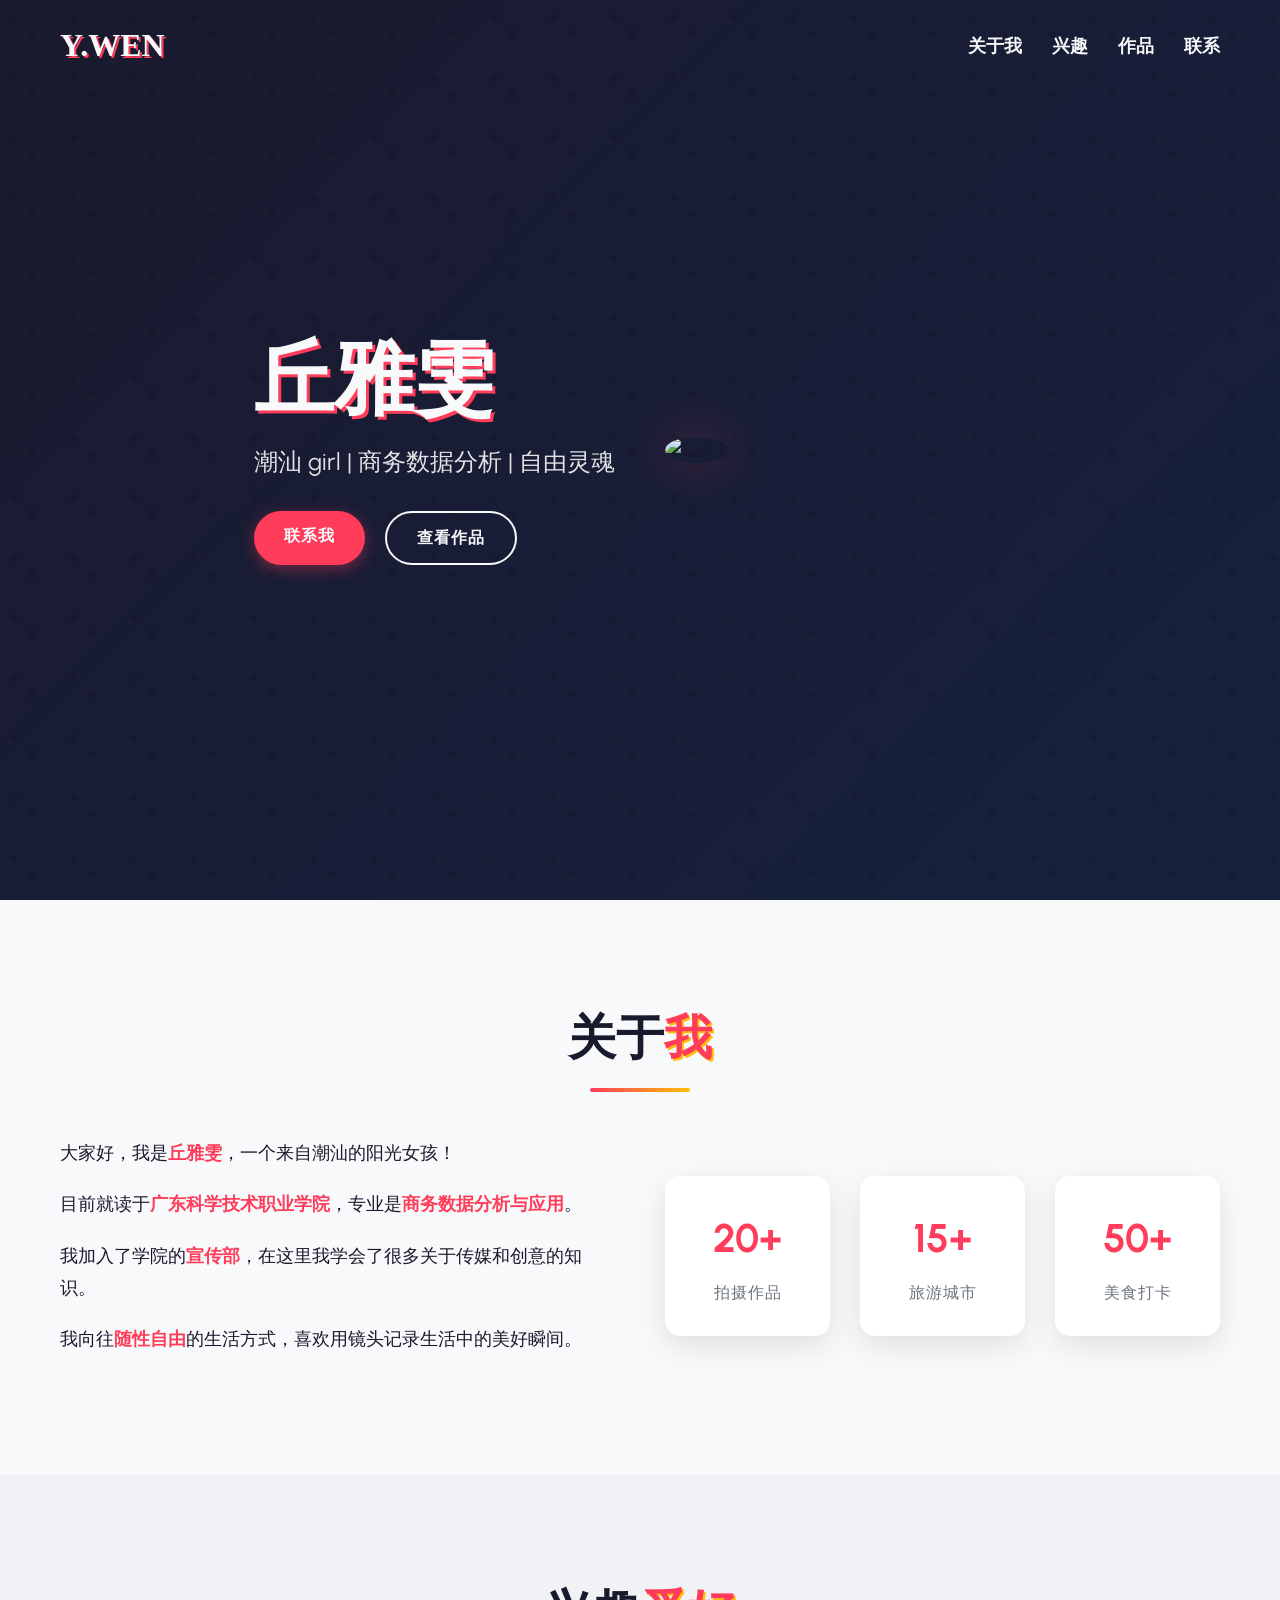
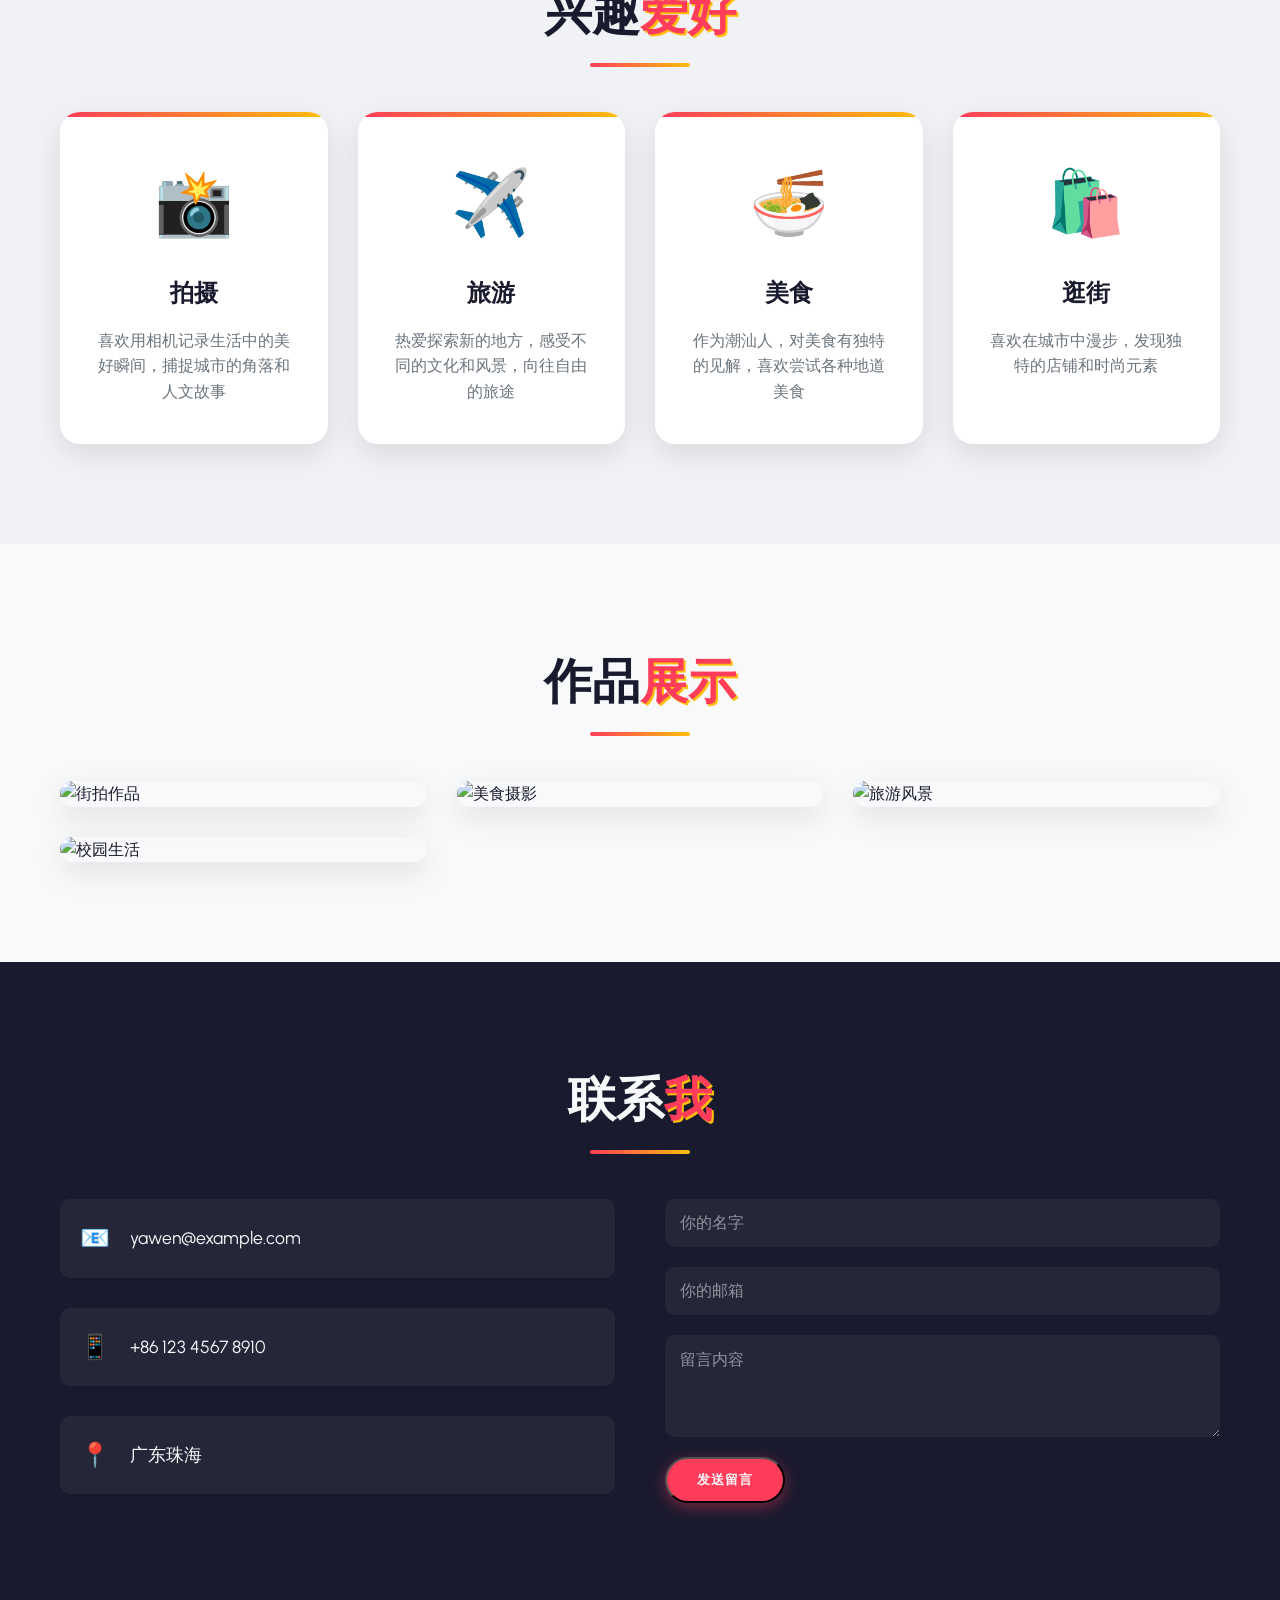
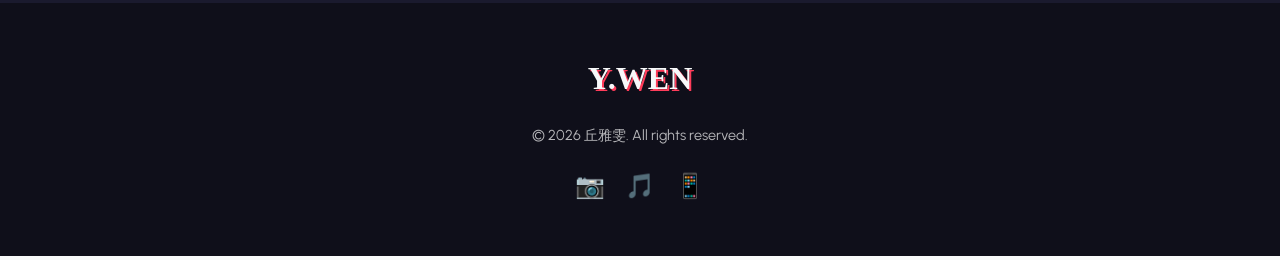
==== index.html @ eed42bc7 "Initial commit: Add personal hip-hop style website" ====
<!DOCTYPE html>
<html lang="zh-CN">
<head>
    <meta charset="UTF-8">
    <meta name="viewport" content="width=device-width, initial-scale=1.0">
    <title>丘雅雯 | 个人主页</title>
    <link rel="stylesheet" href="style.css">
    <link href="https://fonts.googleapis.com/css2?family=Permanent+Marker&family=Urbanist:wght@300;400;600;700&display=swap" rel="stylesheet">
</head>
<body>
    <!-- 导航栏 -->
    <nav class="navbar">
        <div class="container">
            <div class="logo">Y.WEN</div>
            <ul class="nav-links">
                <li><a href="#about">关于我</a></li>
                <li><a href="#hobbies">兴趣</a></li>
                <li><a href="#gallery">作品</a></li>
                <li><a href="#contact">联系</a></li>
            </ul>
        </div>
    </nav>

    <!-- 英雄区域 -->
    <section class="hero">
        <div class="container">
            <div class="hero-content">
                <h1>丘<span class="highlight">雅雯</span></h1>
                <p class="subtitle">潮汕 girl | 商务数据分析 | 自由灵魂</p>
                <div class="hero-buttons">
                    <a href="#contact" class="btn primary">联系我</a>
                    <a href="#gallery" class="btn secondary">查看作品</a>
                </div>
            </div>
            <div class="hero-image">
                <img src="https://trae-api-cn.mchost.guru/api/ide/v1/text_to_image?prompt=young%20chinese%20girl%20hip%20hop%20style%20portrait%20confident%20pose&image_size=square_hd" alt="丘雅雯">
            </div>
        </div>
    </section>

    <!-- 关于我 -->
    <section id="about" class="about">
        <div class="container">
            <h2 class="section-title">关于<span class="highlight">我</span></h2>
            <div class="about-content">
                <div class="about-text">
                    <p>大家好，我是<span class="name">丘雅雯</span>，一个来自潮汕的阳光女孩！</p>
                    <p>目前就读于<span class="school">广东科学技术职业学院</span>，专业是<span class="major">商务数据分析与应用</span>。</p>
                    <p>我加入了学院的<span class="club">宣传部</span>，在这里我学会了很多关于传媒和创意的知识。</p>
                    <p>我向往<span class="dream">随性自由</span>的生活方式，喜欢用镜头记录生活中的美好瞬间。</p>
                </div>
                <div class="about-stats">
                    <div class="stat-item">
                        <span class="stat-number">20+</span>
                        <span class="stat-label">拍摄作品</span>
                    </div>
                    <div class="stat-item">
                        <span class="stat-number">15+</span>
                        <span class="stat-label">旅游城市</span>
                    </div>
                    <div class="stat-item">
                        <span class="stat-number">50+</span>
                        <span class="stat-label">美食打卡</span>
                    </div>
                </div>
            </div>
        </div>
    </section>

    <!-- 兴趣爱好 -->
    <section id="hobbies" class="hobbies">
        <div class="container">
            <h2 class="section-title">兴趣<span class="highlight">爱好</span></h2>
            <div class="hobbies-grid">
                <div class="hobby-card">
                    <div class="hobby-icon">📸</div>
                    <h3>拍摄</h3>
                    <p>喜欢用相机记录生活中的美好瞬间，捕捉城市的角落和人文故事</p>
                </div>
                <div class="hobby-card">
                    <div class="hobby-icon">✈️</div>
                    <h3>旅游</h3>
                    <p>热爱探索新的地方，感受不同的文化和风景，向往自由的旅途</p>
                </div>
                <div class="hobby-card">
                    <div class="hobby-icon">🍜</div>
                    <h3>美食</h3>
                    <p>作为潮汕人，对美食有独特的见解，喜欢尝试各种地道美食</p>
                </div>
                <div class="hobby-card">
                    <div class="hobby-icon">🛍️</div>
                    <h3>逛街</h3>
                    <p>喜欢在城市中漫步，发现独特的店铺和时尚元素</p>
                </div>
            </div>
        </div>
    </section>

    <!-- 作品展示 -->
    <section id="gallery" class="gallery">
        <div class="container">
            <h2 class="section-title">作品<span class="highlight">展示</span></h2>
            <div class="gallery-grid">
                <div class="gallery-item">
                    <img src="https://trae-api-cn.mchost.guru/api/ide/v1/text_to_image?prompt=urban%20street%20photography%20hip%20hop%20style&image_size=landscape_16_9" alt="街拍作品">
                    <div class="gallery-overlay">
                        <h4>城市街拍</h4>
                        <p>记录城市的律动</p>
                    </div>
                </div>
                <div class="gallery-item">
                    <img src="https://trae-api-cn.mchost.guru/api/ide/v1/text_to_image?prompt=food%20photography%20chinese%20cuisine&image_size=landscape_16_9" alt="美食摄影">
                    <div class="gallery-overlay">
                        <h4>美食记录</h4>
                        <p>舌尖上的潮汕</p>
                    </div>
                </div>
                <div class="gallery-item">
                    <img src="https://trae-api-cn.mchost.guru/api/ide/v1/text_to_image?prompt=travel%20landscape%20photography%20mountain%20view&image_size=landscape_16_9" alt="旅游风景">
                    <div class="gallery-overlay">
                        <h4>旅游风光</h4>
                        <p>旅途的美好回忆</p>
                    </div>
                </div>
                <div class="gallery-item">
                    <img src="https://trae-api-cn.mchost.guru/api/ide/v1/text_to_image?prompt=campus%20life%20college%20students&image_size=landscape_16_9" alt="校园生活">
                    <div class="gallery-overlay">
                        <h4>校园生活</h4>
                        <p>宣传部的日常</p>
                    </div>
                </div>
            </div>
        </div>
    </section>

    <!-- 联系我 -->
    <section id="contact" class="contact">
        <div class="container">
            <h2 class="section-title">联系<span class="highlight">我</span></h2>
            <div class="contact-content">
                <div class="contact-info">
                    <div class="contact-item">
                        <span class="contact-icon">📧</span>
                        <span class="contact-text">yawen@example.com</span>
                    </div>
                    <div class="contact-item">
                        <span class="contact-icon">📱</span>
                        <span class="contact-text">+86 123 4567 8910</span>
                    </div>
                    <div class="contact-item">
                        <span class="contact-icon">📍</span>
                        <span class="contact-text">广东珠海</span>
                    </div>
                </div>
                <div class="contact-form">
                    <form>
                        <input type="text" placeholder="你的名字" required>
                        <input type="email" placeholder="你的邮箱" required>
                        <textarea placeholder="留言内容" rows="4" required></textarea>
                        <button type="submit" class="btn primary">发送留言</button>
                    </form>
                </div>
            </div>
        </div>
    </section>

    <!-- 页脚 -->
    <footer class="footer">
        <div class="container">
            <div class="footer-content">
                <div class="footer-logo">Y.WEN</div>
                <p class="footer-text">© 2026 丘雅雯. All rights reserved.</p>
                <div class="footer-social">
                    <a href="#" class="social-link">📷</a>
                    <a href="#" class="social-link">🎵</a>
                    <a href="#" class="social-link">📱</a>
                </div>
            </div>
        </div>
    </footer>

    <script>
        // 平滑滚动
        document.querySelectorAll('a[href^="#"]').forEach(anchor => {
            anchor.addEventListener('click', function (e) {
                e.preventDefault();
                document.querySelector(this.getAttribute('href')).scrollIntoView({
                    behavior: 'smooth'
                });
            });
        });

        // 导航栏滚动效果
        window.addEventListener('scroll', function() {
            const navbar = document.querySelector('.navbar');
            if (window.scrollY > 50) {
                navbar.classList.add('scrolled');
            } else {
                navbar.classList.remove('scrolled');
            }
        });
    </script>
</body>
</html>
---- style.css ----
/* 全局样式 */
* {
    margin: 0;
    padding: 0;
    box-sizing: border-box;
}

:root {
    --primary-color: #ff3c5a;
    --secondary-color: #3a86ff;
    --accent-color: #ffbe0b;
    --dark-color: #1a1a2e;
    --light-color: #f8f9fa;
    --gray-color: #6c757d;
}

body {
    font-family: 'Urbanist', sans-serif;
    line-height: 1.6;
    color: var(--dark-color);
    background-color: var(--light-color);
    overflow-x: hidden;
}

.container {
    max-width: 1200px;
    margin: 0 auto;
    padding: 0 20px;
}

/* 导航栏 */
.navbar {
    position: fixed;
    top: 0;
    left: 0;
    width: 100%;
    z-index: 1000;
    background-color: transparent;
    transition: all 0.3s ease;
    padding: 20px 0;
}

.navbar.scrolled {
    background-color: rgba(26, 26, 46, 0.95);
    padding: 10px 0;
    box-shadow: 0 2px 20px rgba(0, 0, 0, 0.1);
}

.navbar .container {
    display: flex;
    justify-content: space-between;
    align-items: center;
}

.logo {
    font-family: 'Permanent Marker', cursive;
    font-size: 2rem;
    font-weight: bold;
    color: var(--light-color);
    text-shadow: 2px 2px 0 var(--primary-color);
}

.nav-links {
    display: flex;
    list-style: none;
    gap: 30px;
}

.nav-links a {
    text-decoration: none;
    color: var(--light-color);
    font-weight: 600;
    font-size: 1.1rem;
    transition: all 0.3s ease;
    position: relative;
}

.nav-links a:hover {
    color: var(--accent-color);
    transform: translateY(-2px);
}

.nav-links a::after {
    content: '';
    position: absolute;
    bottom: -5px;
    left: 0;
    width: 0;
    height: 2px;
    background-color: var(--accent-color);
    transition: width 0.3s ease;
}

.nav-links a:hover::after {
    width: 100%;
}

/* 英雄区域 */
.hero {
    min-height: 100vh;
    background: linear-gradient(135deg, var(--dark-color) 0%, #16213e 100%);
    display: flex;
    align-items: center;
    padding: 100px 0;
    position: relative;
    overflow: hidden;
}

.hero::before {
    content: '';
    position: absolute;
    top: 0;
    left: 0;
    width: 100%;
    height: 100%;
    background: url('[data-uri]') repeat;
    opacity: 0.1;
}

.hero .container {
    display: grid;
    grid-template-columns: 1fr 1fr;
    gap: 50px;
    align-items: center;
    position: relative;
    z-index: 1;
}

.hero-content h1 {
    font-family: 'Permanent Marker', cursive;
    font-size: 5rem;
    line-height: 1.1;
    color: var(--light-color);
    margin-bottom: 20px;
    text-shadow: 3px 3px 0 var(--primary-color);
}

.hero-content .subtitle {
    font-size: 1.5rem;
    color: var(--light-color);
    margin-bottom: 30px;
    opacity: 0.9;
}

.hero-buttons {
    display: flex;
    gap: 20px;
}

.btn {
    display: inline-block;
    padding: 12px 30px;
    border-radius: 50px;
    font-weight: 700;
    text-decoration: none;
    transition: all 0.3s ease;
    text-transform: uppercase;
    letter-spacing: 1px;
    position: relative;
    overflow: hidden;
}

.btn::before {
    content: '';
    position: absolute;
    top: 0;
    left: -100%;
    width: 100%;
    height: 100%;
    background: linear-gradient(90deg, transparent, rgba(255,255,255,0.2), transparent);
    transition: left 0.5s ease;
}

.btn:hover::before {
    left: 100%;
}

.btn.primary {
    background-color: var(--primary-color);
    color: var(--light-color);
    box-shadow: 0 4px 15px rgba(255, 60, 90, 0.4);
}

.btn.primary:hover {
    transform: translateY(-3px);
    box-shadow: 0 6px 20px rgba(255, 60, 90, 0.6);
}

.btn.secondary {
    background-color: transparent;
    color: var(--light-color);
    border: 2px solid var(--light-color);
}

.btn.secondary:hover {
    background-color: var(--light-color);
    color: var(--dark-color);
    transform: translateY(-3px);
}

.hero-image img {
    width: 100%;
    border-radius: 50%;
    box-shadow: 0 0 50px rgba(255, 60, 90, 0.3);
    animation: float 6s ease-in-out infinite;
}

@keyframes float {
    0% { transform: translateY(0px); }
    50% { transform: translateY(-20px); }
    100% { transform: translateY(0px); }
}

/* 通用部分样式 */
section {
    padding: 100px 0;
}

.section-title {
    font-family: 'Permanent Marker', cursive;
    font-size: 3rem;
    text-align: center;
    margin-bottom: 60px;
    color: var(--dark-color);
    position: relative;
}

.section-title .highlight {
    color: var(--primary-color);
    text-shadow: 2px 2px 0 var(--accent-color);
}

.section-title::after {
    content: '';
    position: absolute;
    bottom: -15px;
    left: 50%;
    transform: translateX(-50%);
    width: 100px;
    height: 4px;
    background: linear-gradient(90deg, var(--primary-color), var(--accent-color));
    border-radius: 2px;
}

/* 关于我 */
.about {
    background-color: var(--light-color);
}

.about-content {
    display: grid;
    grid-template-columns: 1fr 1fr;
    gap: 50px;
    align-items: center;
}

.about-text p {
    font-size: 1.1rem;
    margin-bottom: 20px;
    line-height: 1.8;
}

.about-text .name,
.about-text .school,
.about-text .major,
.about-text .club,
.about-text .dream {
    font-weight: 700;
    color: var(--primary-color);
}

.about-stats {
    display: grid;
    grid-template-columns: repeat(3, 1fr);
    gap: 30px;
    text-align: center;
}

.stat-item {
    background-color: #fff;
    padding: 30px;
    border-radius: 15px;
    box-shadow: 0 10px 30px rgba(0,0,0,0.1);
    transition: transform 0.3s ease;
}

.stat-item:hover {
    transform: translateY(-10px);
    box-shadow: 0 15px 40px rgba(0,0,0,0.15);
}

.stat-number {
    display: block;
    font-size: 2.5rem;
    font-weight: 700;
    color: var(--primary-color);
    margin-bottom: 10px;
}

.stat-label {
    font-size: 1rem;
    color: var(--gray-color);
    text-transform: uppercase;
    letter-spacing: 1px;
}

/* 兴趣爱好 */
.hobbies {
    background-color: #f0f2f5;
}

.hobbies-grid {
    display: grid;
    grid-template-columns: repeat(auto-fit, minmax(250px, 1fr));
    gap: 30px;
}

.hobby-card {
    background-color: #fff;
    padding: 40px 30px;
    border-radius: 20px;
    text-align: center;
    box-shadow: 0 10px 30px rgba(0,0,0,0.1);
    transition: all 0.3s ease;
    position: relative;
    overflow: hidden;
}

.hobby-card::before {
    content: '';
    position: absolute;
    top: 0;
    left: 0;
    width: 100%;
    height: 5px;
    background: linear-gradient(90deg, var(--primary-color), var(--accent-color));
}

.hobby-card:hover {
    transform: translateY(-10px);
    box-shadow: 0 15px 40px rgba(0,0,0,0.15);
}

.hobby-icon {
    font-size: 4rem;
    margin-bottom: 20px;
    display: block;
}

.hobby-card h3 {
    font-size: 1.5rem;
    margin-bottom: 15px;
    color: var(--dark-color);
}

.hobby-card p {
    color: var(--gray-color);
    line-height: 1.6;
}

/* 作品展示 */
.gallery {
    background-color: var(--light-color);
}

.gallery-grid {
    display: grid;
    grid-template-columns: repeat(auto-fit, minmax(300px, 1fr));
    gap: 30px;
}

.gallery-item {
    position: relative;
    border-radius: 15px;
    overflow: hidden;
    box-shadow: 0 10px 30px rgba(0,0,0,0.1);
    transition: all 0.3s ease;
}

.gallery-item:hover {
    transform: translateY(-10px);
    box-shadow: 0 15px 40px rgba(0,0,0,0.15);
}

.gallery-item img {
    width: 100%;
    height: 250px;
    object-fit: cover;
    transition: transform 0.5s ease;
}

.gallery-item:hover img {
    transform: scale(1.1);
}

.gallery-overlay {
    position: absolute;
    bottom: 0;
    left: 0;
    width: 100%;
    padding: 20px;
    background: linear-gradient(to top, rgba(0,0,0,0.8), transparent);
    color: var(--light-color);
    transform: translateY(100%);
    transition: transform 0.3s ease;
}

.gallery-item:hover .gallery-overlay {
    transform: translateY(0);
}

.gallery-overlay h4 {
    font-size: 1.3rem;
    margin-bottom: 5px;
}

.gallery-overlay p {
    font-size: 0.9rem;
    opacity: 0.9;
}

/* 联系我 */
.contact {
    background-color: var(--dark-color);
    color: var(--light-color);
}

.contact .section-title {
    color: var(--light-color);
}

.contact-content {
    display: grid;
    grid-template-columns: 1fr 1fr;
    gap: 50px;
}

.contact-info {
    display: flex;
    flex-direction: column;
    gap: 30px;
}

.contact-item {
    display: flex;
    align-items: center;
    gap: 20px;
    padding: 20px;
    background-color: rgba(255,255,255,0.05);
    border-radius: 10px;
    transition: all 0.3s ease;
}

.contact-item:hover {
    background-color: rgba(255,255,255,0.1);
    transform: translateX(10px);
}

.contact-icon {
    font-size: 1.5rem;
    color: var(--accent-color);
}

.contact-text {
    font-size: 1.1rem;
}

.contact-form form {
    display: flex;
    flex-direction: column;
    gap: 20px;
}

.contact-form input,
.contact-form textarea {
    padding: 15px;
    border-radius: 10px;
    border: none;
    background-color: rgba(255,255,255,0.05);
    color: var(--light-color);
    font-size: 1rem;
    transition: all 0.3s ease;
}

.contact-form input:focus,
.contact-form textarea:focus {
    outline: none;
    background-color: rgba(255,255,255,0.1);
    transform: translateY(-2px);
}

.contact-form input::placeholder,
.contact-form textarea::placeholder {
    color: rgba(255,255,255,0.5);
}

.contact-form button {
    align-self: flex-start;
    cursor: pointer;
}

/* 页脚 */
.footer {
    background-color: #0f0f1a;
    color: var(--light-color);
    padding: 50px 0;
    text-align: center;
}

.footer-content {
    display: flex;
    flex-direction: column;
    align-items: center;
    gap: 20px;
}

.footer-logo {
    font-family: 'Permanent Marker', cursive;
    font-size: 2rem;
    font-weight: bold;
    color: var(--light-color);
    text-shadow: 2px 2px 0 var(--primary-color);
}

.footer-text {
    color: rgba(255,255,255,0.7);
    font-size: 0.9rem;
}

.footer-social {
    display: flex;
    gap: 20px;
}

.social-link {
    display: inline-block;
    font-size: 1.5rem;
    transition: all 0.3s ease;
    text-decoration: none;
    color: var(--light-color);
}

.social-link:hover {
    color: var(--accent-color);
    transform: translateY(-5px);
}

/* 响应式设计 */
@media (max-width: 768px) {
    .hero .container {
        grid-template-columns: 1fr;
        text-align: center;
    }

    .hero-content h1 {
        font-size: 3.5rem;
    }

    .about-content {
        grid-template-columns: 1fr;
    }

    .contact-content {
        grid-template-columns: 1fr;
    }

    .nav-links {
        display: none;
    }

    .section-title {
        font-size: 2.5rem;
    }

    .about-stats {
        grid-template-columns: 1fr;
    }
}

@media (max-width: 480px) {
    .hero-content h1 {
        font-size: 2.5rem;
    }

    .hero-content .subtitle {
        font-size: 1.2rem;
    }

    .section-title {
        font-size: 2rem;
    }

    .hobbies-grid {
        grid-template-columns: 1fr;
    }

    .gallery-grid {
        grid-template-columns: 1fr;
    }
}

/* 滚动条样式 */
::-webkit-scrollbar {
    width: 10px;
}

::-webkit-scrollbar-track {
    background: var(--light-color);
}

::-webkit-scrollbar-thumb {
    background: var(--primary-color);
    border-radius: 5px;
}

::-webkit-scrollbar-thumb:hover {
    background: var(--secondary-color);
}
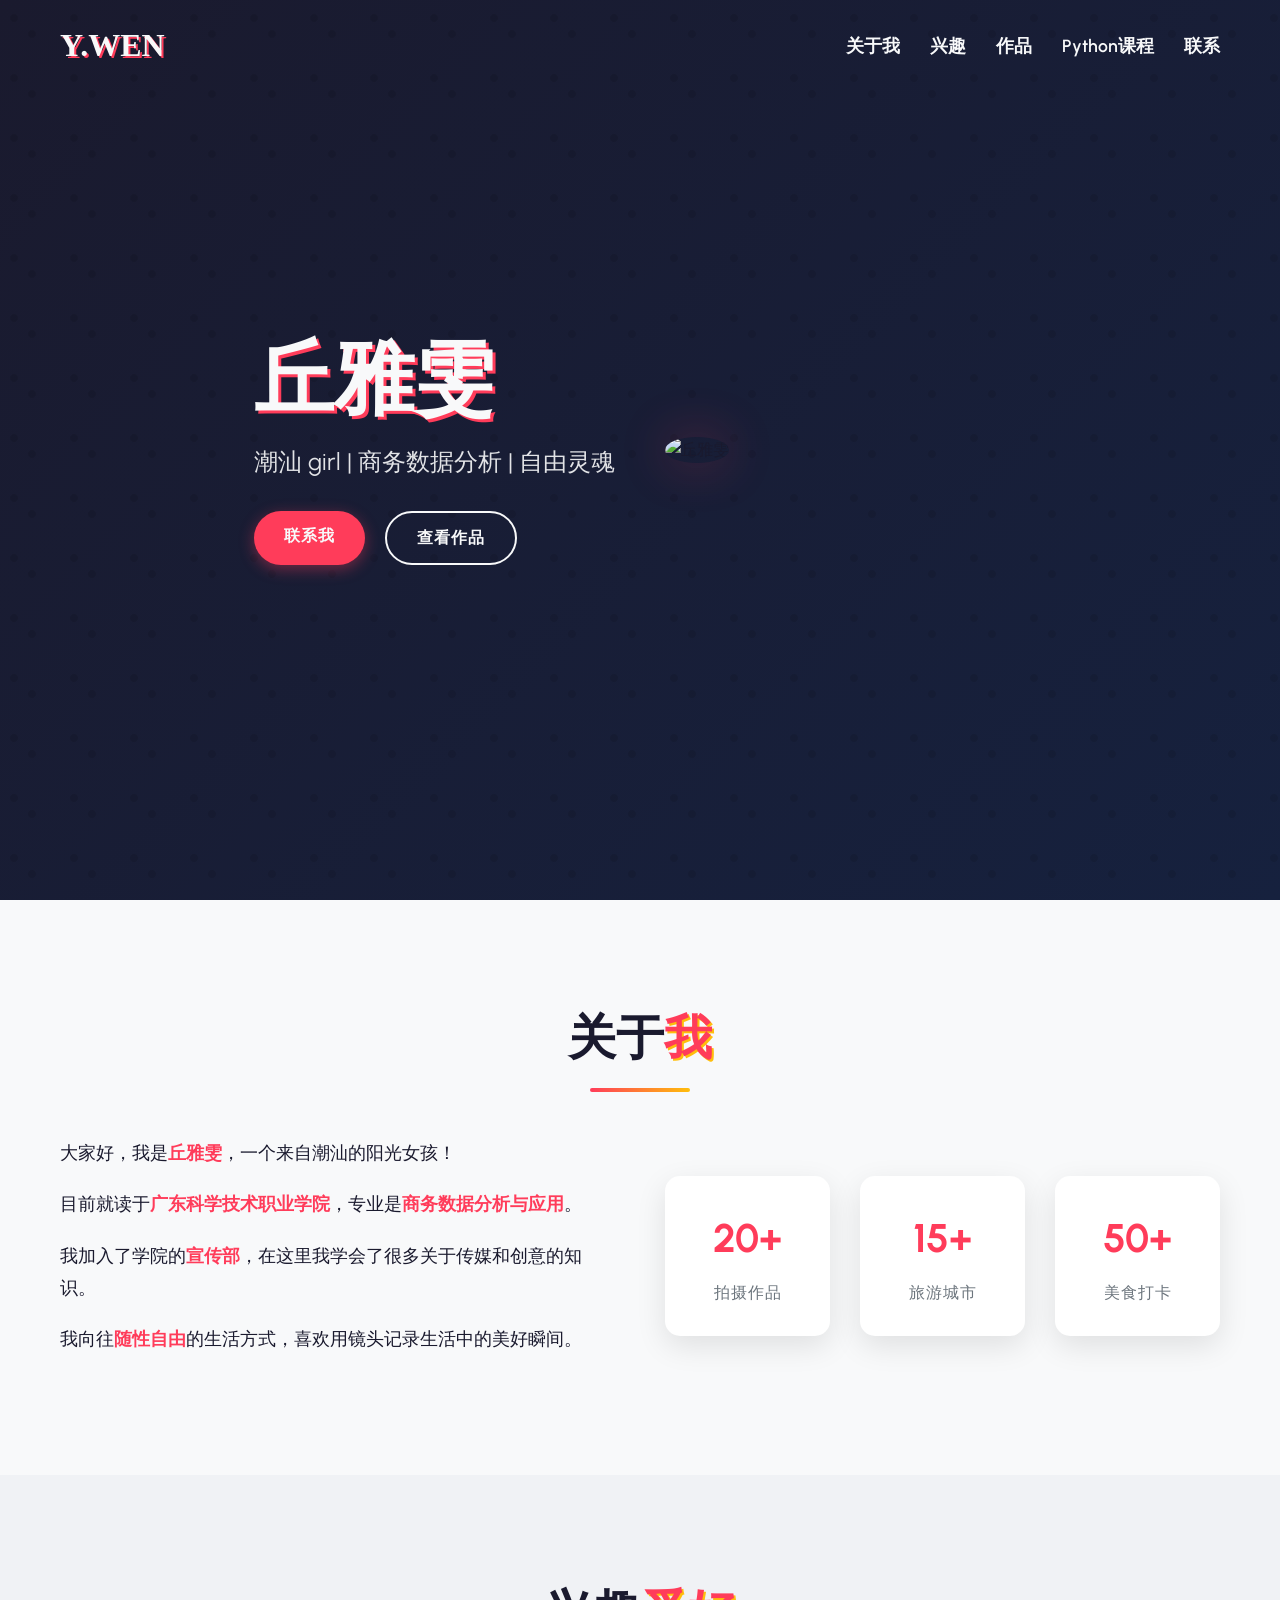
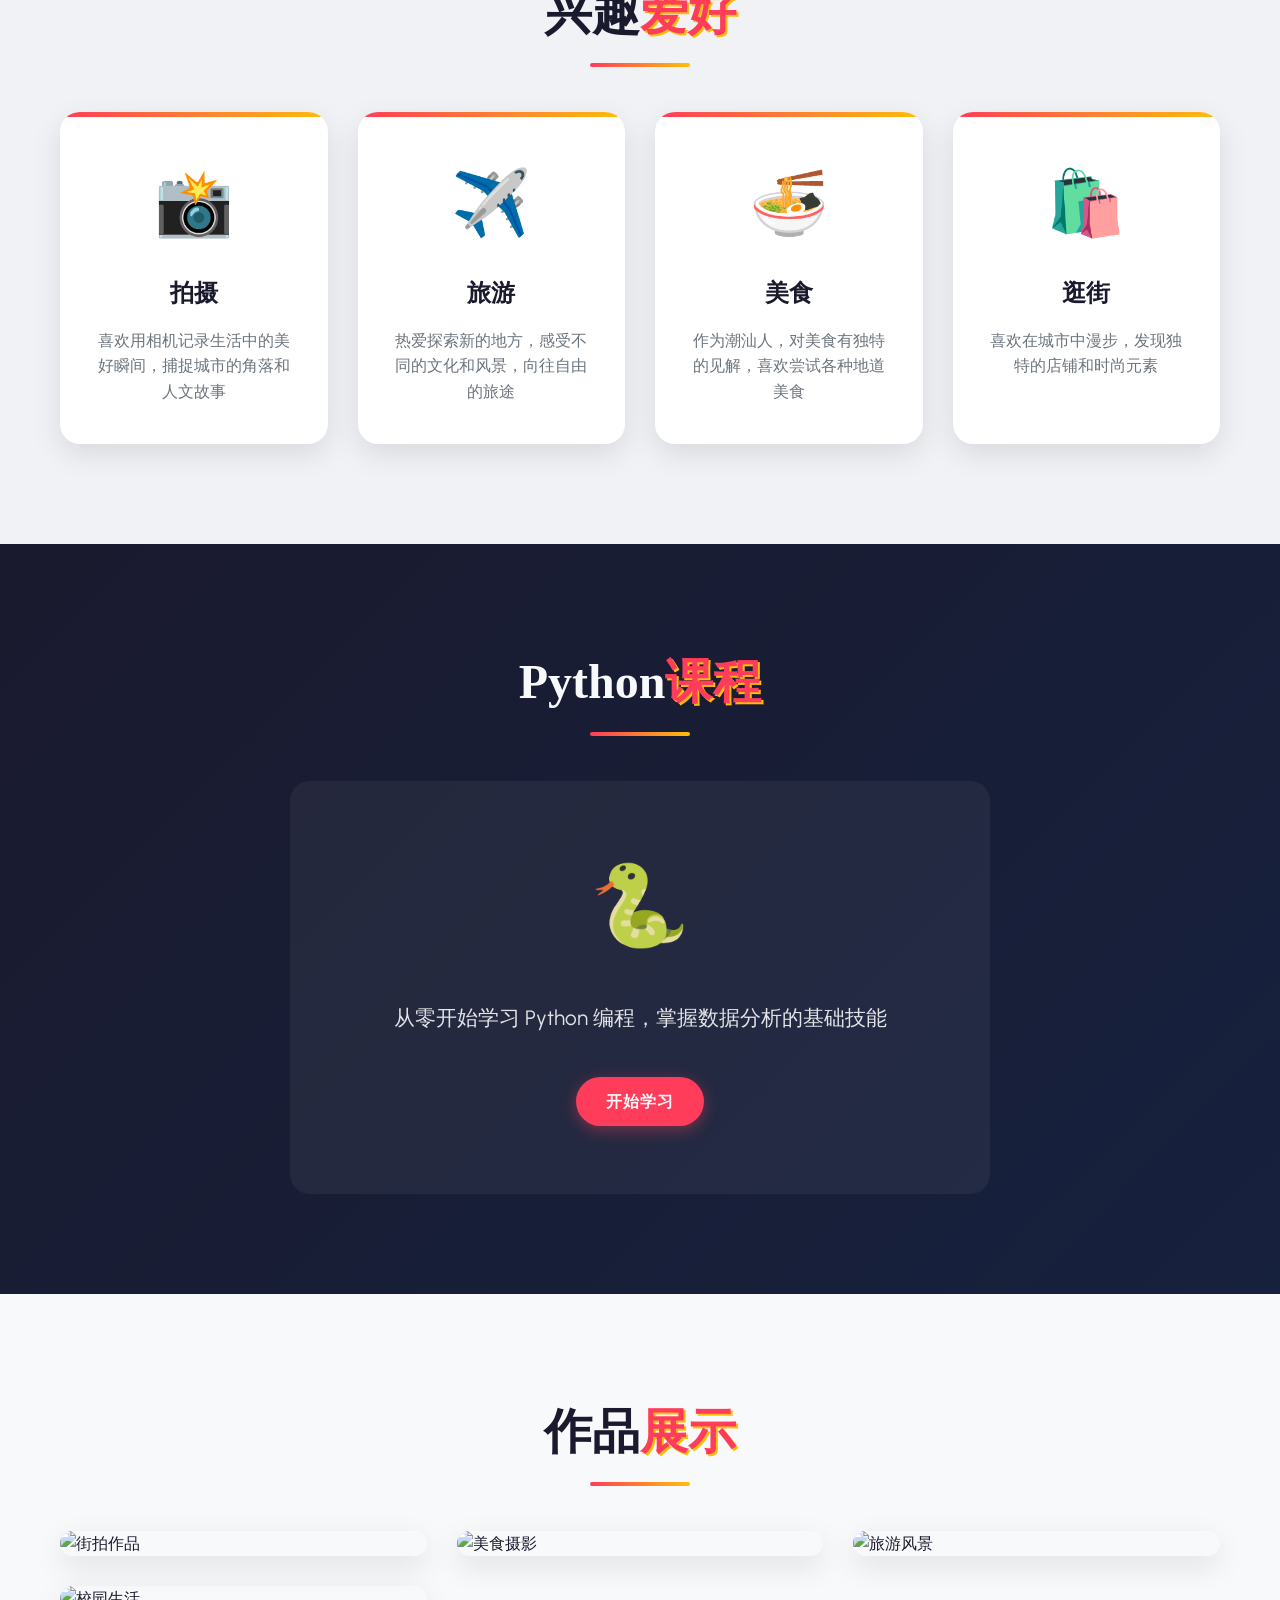
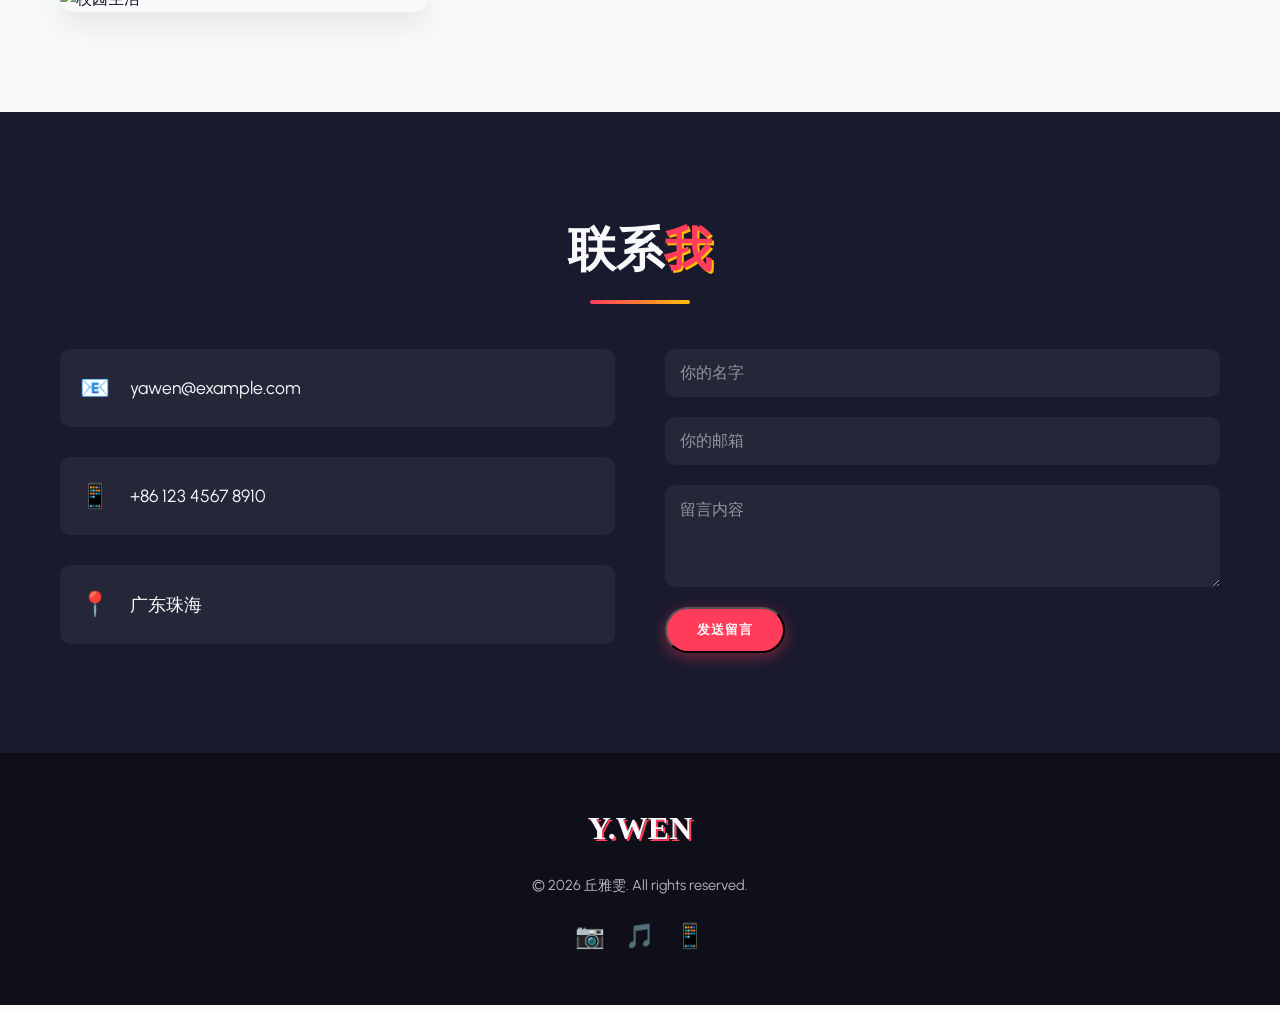
==== commit aea19331: "添加 Python 基础课程学习模块" ====
--- a/index.html
+++ b/index.html
@@ -16,6 +16,7 @@
                 <li><a href="#about">关于我</a></li>
                 <li><a href="#hobbies">兴趣</a></li>
                 <li><a href="#gallery">作品</a></li>
+                <li><a href="python-course.html">Python课程</a></li>
                 <li><a href="#contact">联系</a></li>
             </ul>
         </div>
@@ -92,6 +93,18 @@
                     <h3>逛街</h3>
                     <p>喜欢在城市中漫步，发现独特的店铺和时尚元素</p>
                 </div>
+            </div>
+        </div>
+    </section>
+
+    <!-- Python 课程 -->
+    <section id="python-course" class="python-course">
+        <div class="container">
+            <h2 class="section-title">Python<span class="highlight">课程</span></h2>
+            <div class="course-intro">
+                <div class="course-icon">🐍</div>
+                <p class="course-desc">从零开始学习 Python 编程，掌握数据分析的基础技能</p>
+                <a href="python-course.html" class="btn primary">开始学习</a>
             </div>
         </div>
     </section>
--- a/style.css
+++ b/style.css
@@ -358,6 +358,43 @@
     line-height: 1.6;
 }
 
+/* Python 课程 */
+.python-course {
+    background: linear-gradient(135deg, var(--dark-color) 0%, #16213e 100%);
+    color: var(--light-color);
+}
+
+.python-course .section-title {
+    color: var(--light-color);
+}
+
+.course-intro {
+    text-align: center;
+    padding: 60px 40px;
+    background-color: rgba(255, 255, 255, 0.05);
+    border-radius: 20px;
+    max-width: 700px;
+    margin: 0 auto;
+}
+
+.course-icon {
+    font-size: 5rem;
+    margin-bottom: 30px;
+    animation: bounce 2s ease-in-out infinite;
+}
+
+@keyframes bounce {
+    0%, 100% { transform: translateY(0); }
+    50% { transform: translateY(-20px); }
+}
+
+.course-desc {
+    font-size: 1.3rem;
+    margin-bottom: 40px;
+    opacity: 0.9;
+    line-height: 1.8;
+}
+
 /* 作品展示 */
 .gallery {
     background-color: var(--light-color);
@@ -615,4 +652,192 @@
 
 ::-webkit-scrollbar-thumb:hover {
     background: var(--secondary-color);
+}
+
+/* Python 课程页面样式 */
+.course-hero {
+    min-height: 60vh;
+    background: linear-gradient(135deg, var(--dark-color) 0%, #16213e 100%);
+    display: flex;
+    align-items: center;
+    text-align: center;
+    padding: 100px 0;
+}
+
+.course-hero h1 {
+    font-family: 'Permanent Marker', cursive;
+    font-size: 4rem;
+    color: var(--light-color);
+    margin-bottom: 20px;
+    text-shadow: 3px 3px 0 var(--primary-color);
+}
+
+.course-subtitle {
+    font-size: 1.5rem;
+    color: var(--light-color);
+    opacity: 0.9;
+    margin-bottom: 40px;
+}
+
+.course-stats {
+    display: flex;
+    justify-content: center;
+    gap: 60px;
+}
+
+.course-stats .stat-item {
+    background-color: rgba(255, 255, 255, 0.1);
+    padding: 30px;
+    border-radius: 15px;
+    min-width: 120px;
+}
+
+.course-stats .stat-number {
+    display: block;
+    font-size: 3rem;
+    font-weight: 700;
+    color: var(--accent-color);
+    margin-bottom: 10px;
+}
+
+.course-stats .stat-label {
+    font-size: 1rem;
+    color: var(--light-color);
+    text-transform: uppercase;
+    letter-spacing: 1px;
+}
+
+.course-content {
+    background-color: var(--light-color);
+}
+
+.chapters {
+    max-width: 900px;
+    margin: 0 auto;
+}
+
+.chapter {
+    background-color: #fff;
+    border-radius: 15px;
+    margin-bottom: 20px;
+    box-shadow: 0 5px 20px rgba(0, 0, 0, 0.08);
+    overflow: hidden;
+    transition: all 0.3s ease;
+}
+
+.chapter:hover {
+    box-shadow: 0 8px 30px rgba(0, 0, 0, 0.12);
+    transform: translateY(-3px);
+}
+
+.chapter-header {
+    display: flex;
+    justify-content: space-between;
+    align-items: center;
+    padding: 25px 30px;
+    cursor: pointer;
+    background: linear-gradient(90deg, rgba(255, 60, 90, 0.05), transparent);
+}
+
+.chapter-header h3 {
+    font-size: 1.3rem;
+    color: var(--dark-color);
+    margin: 0;
+}
+
+.chapter-status {
+    font-size: 0.9rem;
+    font-weight: 600;
+    padding: 6px 15px;
+    border-radius: 20px;
+    text-transform: uppercase;
+    letter-spacing: 0.5px;
+}
+
+.chapter-status.status-completed {
+    background-color: #4ade80;
+    color: #fff;
+}
+
+.chapter-status.status-active {
+    background-color: var(--primary-color);
+    color: #fff;
+}
+
+.chapter-status.status-pending {
+    background-color: var(--gray-color);
+    color: #fff;
+}
+
+.chapter-body {
+    max-height: 0;
+    overflow: hidden;
+    transition: max-height 0.4s ease;
+}
+
+.chapter.active .chapter-body {
+    max-height: 800px;
+}
+
+.lessons {
+    list-style: none;
+    padding: 20px 30px;
+    margin: 0;
+}
+
+.lesson {
+    padding: 12px 0;
+    border-bottom: 1px solid #f0f2f5;
+    color: var(--dark-color);
+    transition: all 0.2s ease;
+}
+
+.lesson:hover {
+    color: var(--primary-color);
+    padding-left: 10px;
+}
+
+.lesson:last-child {
+    border-bottom: none;
+}
+
+.code-block {
+    margin: 20px 30px 30px;
+    background-color: #1a1a2e;
+    border-radius: 10px;
+    overflow: hidden;
+}
+
+.code-block pre {
+    margin: 0;
+    padding: 20px;
+    overflow-x: auto;
+}
+
+.code-block code {
+    color: #4ade80;
+    font-family: 'Courier New', monospace;
+    font-size: 1rem;
+    line-height: 1.6;
+}
+
+@media (max-width: 768px) {
+    .course-hero h1 {
+        font-size: 2.5rem;
+    }
+
+    .course-subtitle {
+        font-size: 1.1rem;
+    }
+
+    .course-stats {
+        flex-direction: column;
+        gap: 20px;
+    }
+
+    .chapter-header {
+        flex-direction: column;
+        gap: 15px;
+        text-align: center;
+    }
 }
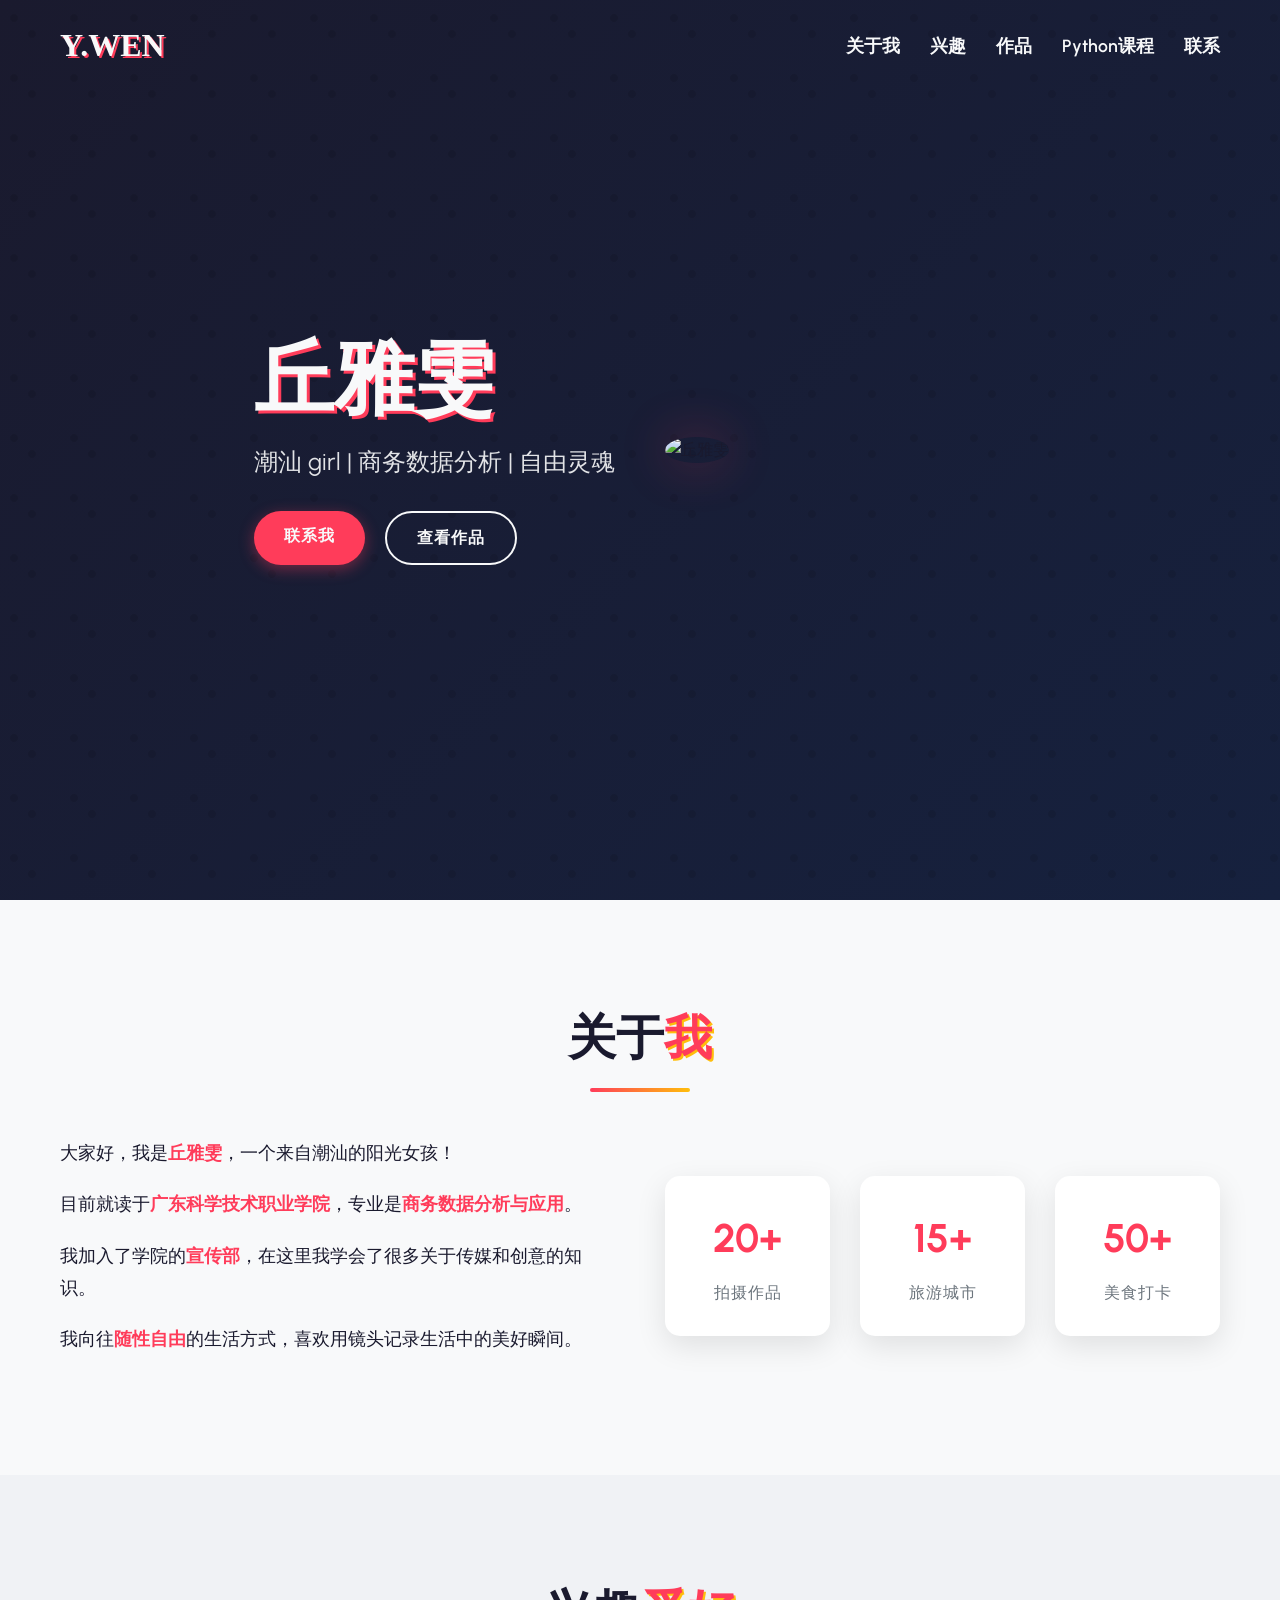
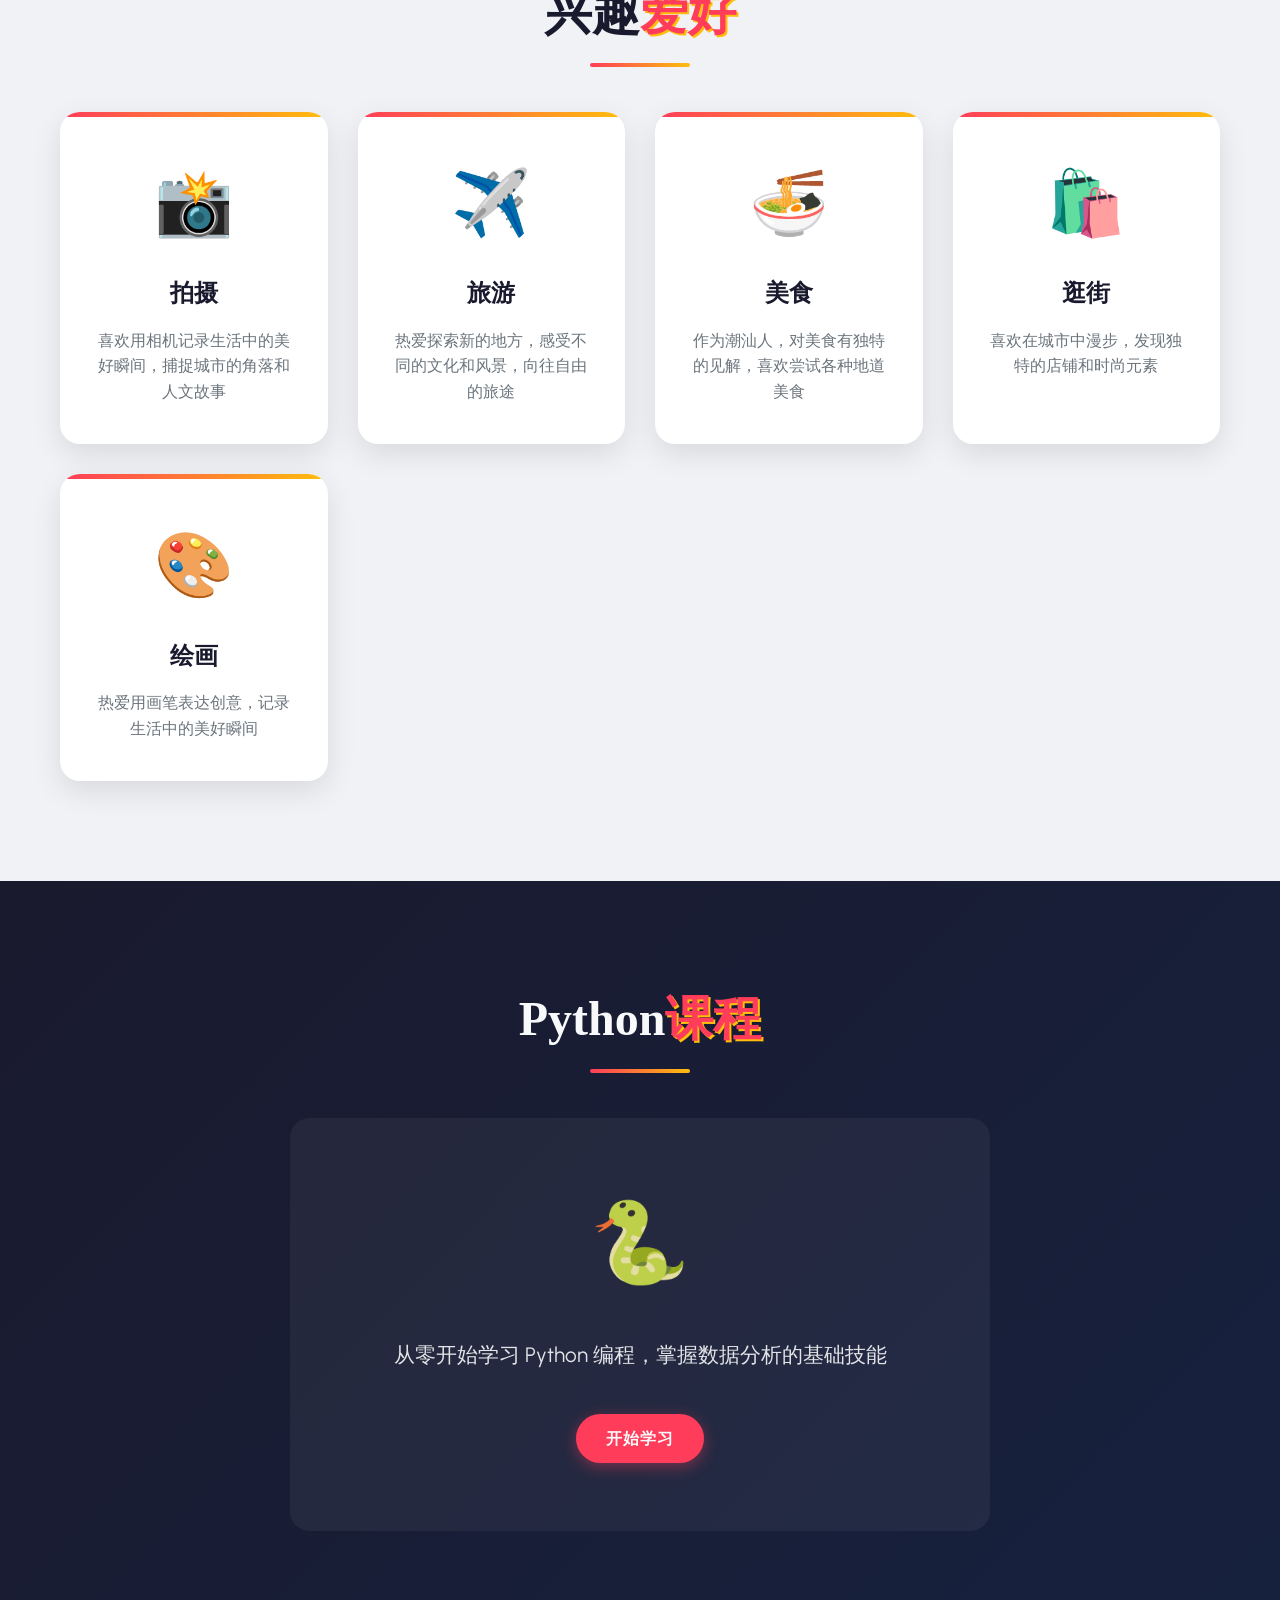
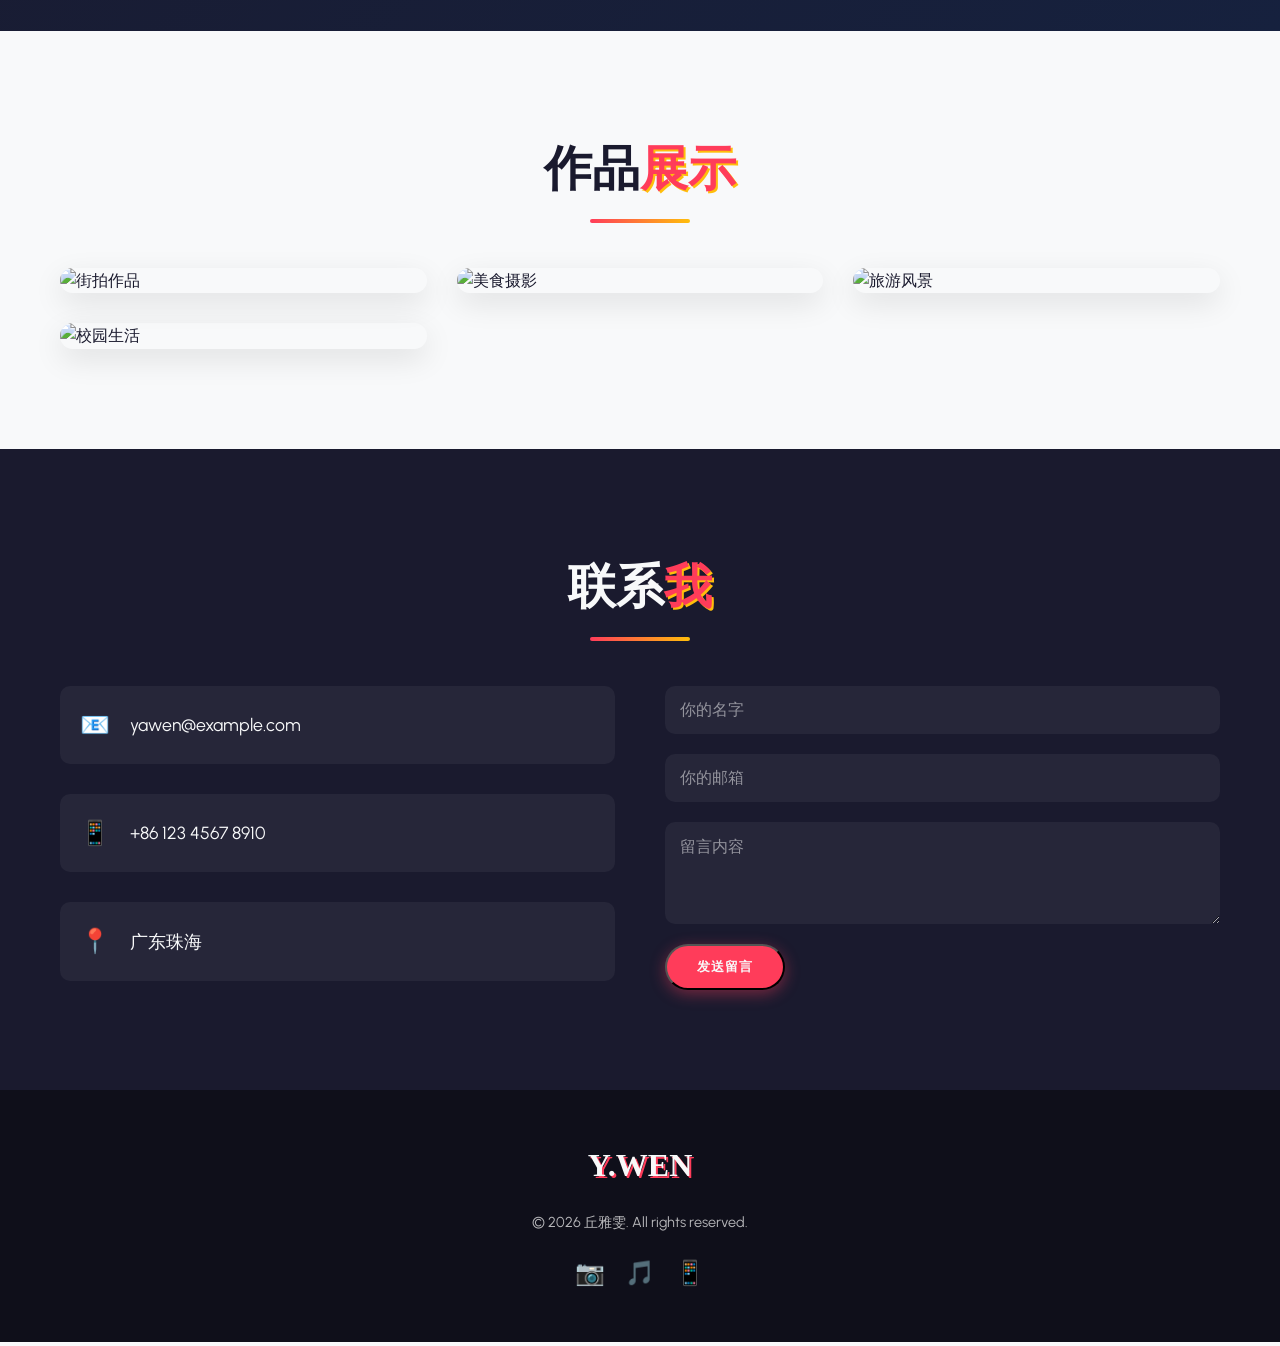
==== commit 6b0c179e: "添加绘画到兴趣爱好" ====
--- a/index.html
+++ b/index.html
@@ -93,6 +93,11 @@
                     <h3>逛街</h3>
                     <p>喜欢在城市中漫步，发现独特的店铺和时尚元素</p>
                 </div>
+                <div class="hobby-card">
+                    <div class="hobby-icon">🎨</div>
+                    <h3>绘画</h3>
+                    <p>热爱用画笔表达创意，记录生活中的美好瞬间</p>
+                </div>
             </div>
         </div>
     </section>
--- a/style.css
+++ b/style.css
@@ -679,6 +679,51 @@
     margin-bottom: 40px;
 }
 
+.course-description {
+    background-color: rgba(255, 255, 255, 0.05);
+    padding: 40px;
+    border-radius: 15px;
+    margin-top: 40px;
+    max-width: 800px;
+    margin-left: auto;
+    margin-right: auto;
+}
+
+.course-description h3 {
+    color: var(--accent-color);
+    font-size: 1.3rem;
+    margin-bottom: 15px;
+    margin-top: 25px;
+}
+
+.course-description p {
+    color: var(--light-color);
+    opacity: 0.9;
+    line-height: 1.8;
+    margin-bottom: 20px;
+}
+
+.course-description ul {
+    list-style: none;
+    padding-left: 0;
+}
+
+.course-description li {
+    color: var(--light-color);
+    opacity: 0.9;
+    padding: 8px 0;
+    position: relative;
+    padding-left: 25px;
+}
+
+.course-description li::before {
+    content: '→';
+    position: absolute;
+    left: 0;
+    color: var(--accent-color);
+    font-weight: bold;
+}
+
 .course-stats {
     display: flex;
     justify-content: center;
@@ -840,4 +885,160 @@
         gap: 15px;
         text-align: center;
     }
+}
+
+/* 学习资源部分 */
+.resources {
+    background-color: #f0f2f5;
+    padding: 100px 0;
+}
+
+.resources-grid {
+    display: grid;
+    grid-template-columns: repeat(auto-fit, minmax(300px, 1fr));
+    gap: 30px;
+    max-width: 1000px;
+    margin: 0 auto;
+}
+
+.resource-card {
+    background-color: #fff;
+    padding: 40px;
+    border-radius: 15px;
+    box-shadow: 0 5px 20px rgba(0, 0, 0, 0.08);
+    transition: all 0.3s ease;
+}
+
+.resource-card:hover {
+    transform: translateY(-10px);
+    box-shadow: 0 15px 30px rgba(0, 0, 0, 0.12);
+}
+
+.resource-card h3 {
+    font-size: 1.3rem;
+    color: var(--dark-color);
+    margin-bottom: 20px;
+    position: relative;
+    padding-bottom: 10px;
+}
+
+.resource-card h3::after {
+    content: '';
+    position: absolute;
+    bottom: 0;
+    left: 0;
+    width: 50px;
+    height: 3px;
+    background-color: var(--primary-color);
+    border-radius: 2px;
+}
+
+.resource-card ul {
+    list-style: none;
+    padding-left: 0;
+}
+
+.resource-card li {
+    padding: 8px 0;
+    color: var(--dark-color);
+    position: relative;
+    padding-left: 20px;
+    transition: all 0.2s ease;
+}
+
+.resource-card li:hover {
+    color: var(--primary-color);
+    padding-left: 25px;
+}
+
+.resource-card li::before {
+    content: '📚';
+    position: absolute;
+    left: 0;
+    font-size: 0.9rem;
+}
+
+/* 常见问题部分 */
+.faq {
+    background-color: var(--light-color);
+    padding: 100px 0;
+}
+
+.faq-items {
+    max-width: 800px;
+    margin: 0 auto;
+}
+
+.faq-item {
+    margin-bottom: 20px;
+    border-radius: 10px;
+    overflow: hidden;
+    box-shadow: 0 5px 15px rgba(0, 0, 0, 0.05);
+}
+
+.faq-question {
+    background-color: #fff;
+    padding: 20px 30px;
+    cursor: pointer;
+    font-weight: 600;
+    font-size: 1.1rem;
+    color: var(--dark-color);
+    transition: all 0.3s ease;
+    position: relative;
+    border-bottom: 1px solid #f0f2f5;
+}
+
+.faq-question:hover {
+    background-color: rgba(255, 60, 90, 0.05);
+}
+
+.faq-question::after {
+    content: '▼';
+    position: absolute;
+    right: 30px;
+    transition: transform 0.3s ease;
+}
+
+.faq-item.active .faq-question::after {
+    transform: rotate(180deg);
+}
+
+.faq-answer {
+    background-color: #fff;
+    padding: 0 30px;
+    max-height: 0;
+    overflow: hidden;
+    transition: max-height 0.4s ease, padding 0.4s ease;
+}
+
+.faq-item.active .faq-answer {
+    max-height: 200px;
+    padding: 20px 30px;
+}
+
+.faq-answer p {
+    color: var(--dark-color);
+    line-height: 1.6;
+    margin: 0;
+}
+
+/* 页脚链接 */
+.footer-links {
+    display: flex;
+    gap: 20px;
+    margin-top: 20px;
+    flex-wrap: wrap;
+    justify-content: center;
+}
+
+.footer-links a {
+    color: rgba(255, 255, 255, 0.7);
+    text-decoration: none;
+    font-size: 0.9rem;
+    transition: all 0.3s ease;
+}
+
+.footer-links a:hover {
+    color: var(--accent-color);
+    transform: translateY(-2px);
 }
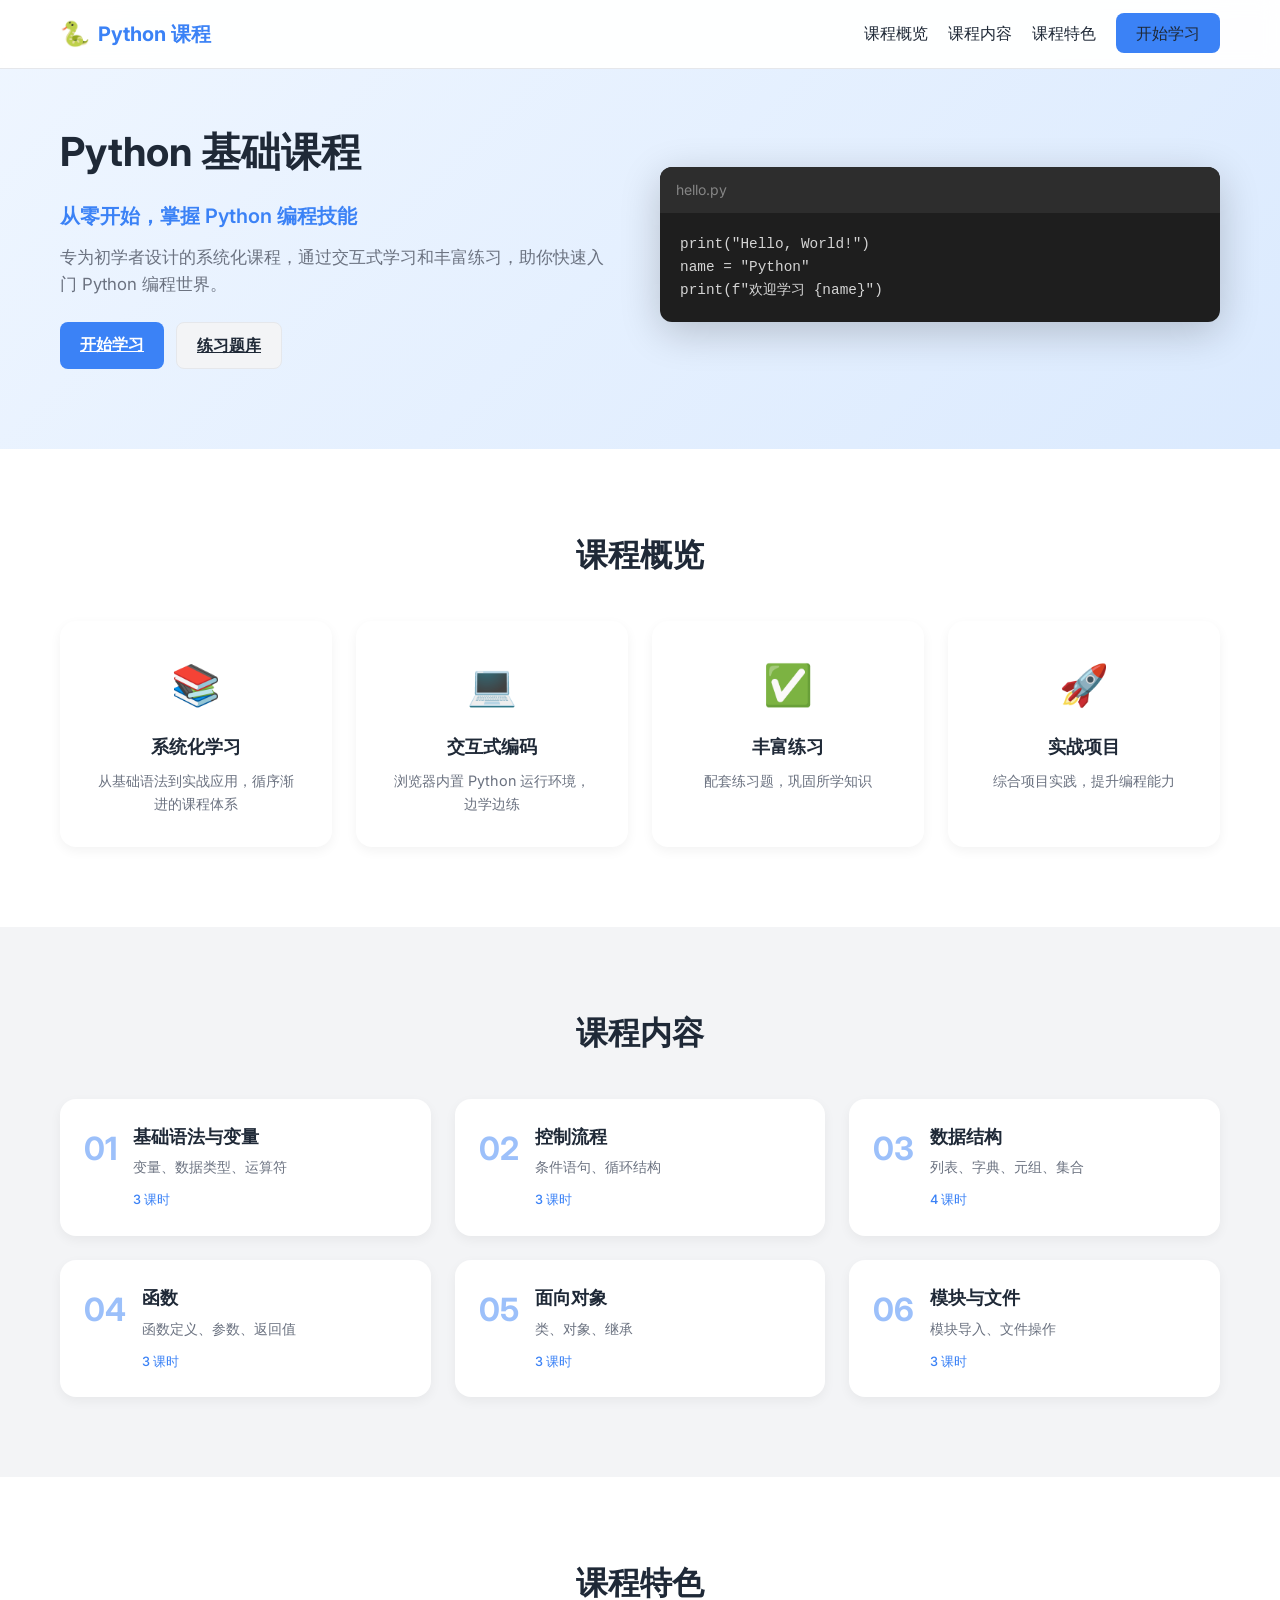
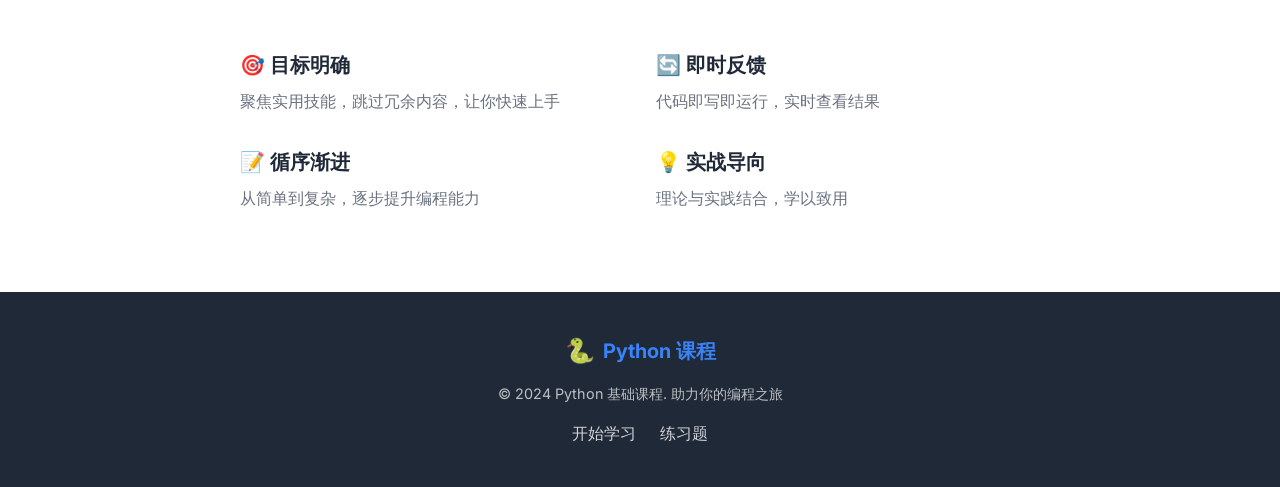
==== commit 6f6e2298: "重构Python课程网站：使用CodeMirror + Pyodide创建全新的学习和练习平台" ====
--- a/index.html
+++ b/index.html
@@ -3,220 +3,172 @@
 <head>
     <meta charset="UTF-8">
     <meta name="viewport" content="width=device-width, initial-scale=1.0">
-    <title>丘雅雯 | 个人主页</title>
+    <title>Python 基础课程 | 从入门到实战</title>
     <link rel="stylesheet" href="style.css">
-    <link href="https://fonts.googleapis.com/css2?family=Permanent+Marker&family=Urbanist:wght@300;400;600;700&display=swap" rel="stylesheet">
+    <link href="https://fonts.googleapis.com/css2?family=Inter:wght@400;500;600;700&display=swap" rel="stylesheet">
 </head>
 <body>
-    <!-- 导航栏 -->
     <nav class="navbar">
         <div class="container">
-            <div class="logo">Y.WEN</div>
+            <div class="nav-brand">
+                <span class="brand-icon">🐍</span>
+                <span class="brand-text">Python 课程</span>
+            </div>
             <ul class="nav-links">
-                <li><a href="#about">关于我</a></li>
-                <li><a href="#hobbies">兴趣</a></li>
-                <li><a href="#gallery">作品</a></li>
-                <li><a href="python-course.html">Python课程</a></li>
-                <li><a href="#contact">联系</a></li>
+                <li><a href="#overview">课程概览</a></li>
+                <li><a href="#chapters">课程内容</a></li>
+                <li><a href="#features">课程特色</a></li>
+                <li><a href="course.html" class="btn-primary">开始学习</a></li>
             </ul>
         </div>
     </nav>
 
-    <!-- 英雄区域 -->
     <section class="hero">
-        <div class="container">
-            <div class="hero-content">
-                <h1>丘<span class="highlight">雅雯</span></h1>
-                <p class="subtitle">潮汕 girl | 商务数据分析 | 自由灵魂</p>
+        <div class="container hero-content">
+            <div class="hero-text">
+                <h1>Python 基础课程</h1>
+                <p class="hero-subtitle">从零开始，掌握 Python 编程技能</p>
+                <p class="hero-description">专为初学者设计的系统化课程，通过交互式学习和丰富练习，助你快速入门 Python 编程世界。</p>
                 <div class="hero-buttons">
-                    <a href="#contact" class="btn primary">联系我</a>
-                    <a href="#gallery" class="btn secondary">查看作品</a>
+                    <a href="course.html" class="btn-primary">开始学习</a>
+                    <a href="exercises.html" class="btn-secondary">练习题库</a>
                 </div>
             </div>
-            <div class="hero-image">
-                <img src="https://trae-api-cn.mchost.guru/api/ide/v1/text_to_image?prompt=young%20chinese%20girl%20hip%20hop%20style%20portrait%20confident%20pose&image_size=square_hd" alt="丘雅雯">
+            <div class="hero-visual">
+                <div class="code-preview">
+                    <div class="code-header">
+                        <span class="file-name">hello.py</span>
+                    </div>
+                    <pre class="code-content"><code>print("Hello, World!")
+name = "Python"
+print(f"欢迎学习 {name}")</code></pre>
+                </div>
             </div>
         </div>
     </section>
 
-    <!-- 关于我 -->
-    <section id="about" class="about">
+    <section id="overview" class="overview">
         <div class="container">
-            <h2 class="section-title">关于<span class="highlight">我</span></h2>
-            <div class="about-content">
-                <div class="about-text">
-                    <p>大家好，我是<span class="name">丘雅雯</span>，一个来自潮汕的阳光女孩！</p>
-                    <p>目前就读于<span class="school">广东科学技术职业学院</span>，专业是<span class="major">商务数据分析与应用</span>。</p>
-                    <p>我加入了学院的<span class="club">宣传部</span>，在这里我学会了很多关于传媒和创意的知识。</p>
-                    <p>我向往<span class="dream">随性自由</span>的生活方式，喜欢用镜头记录生活中的美好瞬间。</p>
+            <h2 class="section-title">课程概览</h2>
+            <div class="overview-cards">
+                <div class="overview-card">
+                    <div class="card-icon">📚</div>
+                    <h3>系统化学习</h3>
+                    <p>从基础语法到实战应用，循序渐进的课程体系</p>
                 </div>
-                <div class="about-stats">
-                    <div class="stat-item">
-                        <span class="stat-number">20+</span>
-                        <span class="stat-label">拍摄作品</span>
+                <div class="overview-card">
+                    <div class="card-icon">💻</div>
+                    <h3>交互式编码</h3>
+                    <p>浏览器内置 Python 运行环境，边学边练</p>
+                </div>
+                <div class="overview-card">
+                    <div class="card-icon">✅</div>
+                    <h3>丰富练习</h3>
+                    <p>配套练习题，巩固所学知识</p>
+                </div>
+                <div class="overview-card">
+                    <div class="card-icon">🚀</div>
+                    <h3>实战项目</h3>
+                    <p>综合项目实践，提升编程能力</p>
+                </div>
+            </div>
+        </div>
+    </section>
+
+    <section id="chapters" class="chapters">
+        <div class="container">
+            <h2 class="section-title">课程内容</h2>
+            <div class="chapters-grid">
+                <div class="chapter-card" onclick="location.href='course.html?chapter=1'">
+                    <div class="chapter-number">01</div>
+                    <div class="chapter-info">
+                        <h3>基础语法与变量</h3>
+                        <p>变量、数据类型、运算符</p>
+                        <span class="lesson-count">3 课时</span>
                     </div>
-                    <div class="stat-item">
-                        <span class="stat-number">15+</span>
-                        <span class="stat-label">旅游城市</span>
+                </div>
+                <div class="chapter-card" onclick="location.href='course.html?chapter=2'">
+                    <div class="chapter-number">02</div>
+                    <div class="chapter-info">
+                        <h3>控制流程</h3>
+                        <p>条件语句、循环结构</p>
+                        <span class="lesson-count">3 课时</span>
                     </div>
-                    <div class="stat-item">
-                        <span class="stat-number">50+</span>
-                        <span class="stat-label">美食打卡</span>
+                </div>
+                <div class="chapter-card" onclick="location.href='course.html?chapter=3'">
+                    <div class="chapter-number">03</div>
+                    <div class="chapter-info">
+                        <h3>数据结构</h3>
+                        <p>列表、字典、元组、集合</p>
+                        <span class="lesson-count">4 课时</span>
+                    </div>
+                </div>
+                <div class="chapter-card" onclick="location.href='course.html?chapter=4'">
+                    <div class="chapter-number">04</div>
+                    <div class="chapter-info">
+                        <h3>函数</h3>
+                        <p>函数定义、参数、返回值</p>
+                        <span class="lesson-count">3 课时</span>
+                    </div>
+                </div>
+                <div class="chapter-card" onclick="location.href='course.html?chapter=5'">
+                    <div class="chapter-number">05</div>
+                    <div class="chapter-info">
+                        <h3>面向对象</h3>
+                        <p>类、对象、继承</p>
+                        <span class="lesson-count">3 课时</span>
+                    </div>
+                </div>
+                <div class="chapter-card" onclick="location.href='course.html?chapter=6'">
+                    <div class="chapter-number">06</div>
+                    <div class="chapter-info">
+                        <h3>模块与文件</h3>
+                        <p>模块导入、文件操作</p>
+                        <span class="lesson-count">3 课时</span>
                     </div>
                 </div>
             </div>
         </div>
     </section>
 
-    <!-- 兴趣爱好 -->
-    <section id="hobbies" class="hobbies">
+    <section id="features" class="features">
         <div class="container">
-            <h2 class="section-title">兴趣<span class="highlight">爱好</span></h2>
-            <div class="hobbies-grid">
-                <div class="hobby-card">
-                    <div class="hobby-icon">📸</div>
-                    <h3>拍摄</h3>
-                    <p>喜欢用相机记录生活中的美好瞬间，捕捉城市的角落和人文故事</p>
+            <h2 class="section-title">课程特色</h2>
+            <div class="features-content">
+                <div class="feature-item">
+                    <h3>🎯 目标明确</h3>
+                    <p>聚焦实用技能，跳过冗余内容，让你快速上手</p>
                 </div>
-                <div class="hobby-card">
-                    <div class="hobby-icon">✈️</div>
-                    <h3>旅游</h3>
-                    <p>热爱探索新的地方，感受不同的文化和风景，向往自由的旅途</p>
+                <div class="feature-item">
+                    <h3>🔄 即时反馈</h3>
+                    <p>代码即写即运行，实时查看结果</p>
                 </div>
-                <div class="hobby-card">
-                    <div class="hobby-icon">🍜</div>
-                    <h3>美食</h3>
-                    <p>作为潮汕人，对美食有独特的见解，喜欢尝试各种地道美食</p>
+                <div class="feature-item">
+                    <h3>📝 循序渐进</h3>
+                    <p>从简单到复杂，逐步提升编程能力</p>
                 </div>
-                <div class="hobby-card">
-                    <div class="hobby-icon">🛍️</div>
-                    <h3>逛街</h3>
-                    <p>喜欢在城市中漫步，发现独特的店铺和时尚元素</p>
-                </div>
-                <div class="hobby-card">
-                    <div class="hobby-icon">🎨</div>
-                    <h3>绘画</h3>
-                    <p>热爱用画笔表达创意，记录生活中的美好瞬间</p>
+                <div class="feature-item">
+                    <h3>💡 实战导向</h3>
+                    <p>理论与实践结合，学以致用</p>
                 </div>
             </div>
         </div>
     </section>
 
-    <!-- Python 课程 -->
-    <section id="python-course" class="python-course">
-        <div class="container">
-            <h2 class="section-title">Python<span class="highlight">课程</span></h2>
-            <div class="course-intro">
-                <div class="course-icon">🐍</div>
-                <p class="course-desc">从零开始学习 Python 编程，掌握数据分析的基础技能</p>
-                <a href="python-course.html" class="btn primary">开始学习</a>
-            </div>
-        </div>
-    </section>
-
-    <!-- 作品展示 -->
-    <section id="gallery" class="gallery">
-        <div class="container">
-            <h2 class="section-title">作品<span class="highlight">展示</span></h2>
-            <div class="gallery-grid">
-                <div class="gallery-item">
-                    <img src="https://trae-api-cn.mchost.guru/api/ide/v1/text_to_image?prompt=urban%20street%20photography%20hip%20hop%20style&image_size=landscape_16_9" alt="街拍作品">
-                    <div class="gallery-overlay">
-                        <h4>城市街拍</h4>
-                        <p>记录城市的律动</p>
-                    </div>
-                </div>
-                <div class="gallery-item">
-                    <img src="https://trae-api-cn.mchost.guru/api/ide/v1/text_to_image?prompt=food%20photography%20chinese%20cuisine&image_size=landscape_16_9" alt="美食摄影">
-                    <div class="gallery-overlay">
-                        <h4>美食记录</h4>
-                        <p>舌尖上的潮汕</p>
-                    </div>
-                </div>
-                <div class="gallery-item">
-                    <img src="https://trae-api-cn.mchost.guru/api/ide/v1/text_to_image?prompt=travel%20landscape%20photography%20mountain%20view&image_size=landscape_16_9" alt="旅游风景">
-                    <div class="gallery-overlay">
-                        <h4>旅游风光</h4>
-                        <p>旅途的美好回忆</p>
-                    </div>
-                </div>
-                <div class="gallery-item">
-                    <img src="https://trae-api-cn.mchost.guru/api/ide/v1/text_to_image?prompt=campus%20life%20college%20students&image_size=landscape_16_9" alt="校园生活">
-                    <div class="gallery-overlay">
-                        <h4>校园生活</h4>
-                        <p>宣传部的日常</p>
-                    </div>
-                </div>
-            </div>
-        </div>
-    </section>
-
-    <!-- 联系我 -->
-    <section id="contact" class="contact">
-        <div class="container">
-            <h2 class="section-title">联系<span class="highlight">我</span></h2>
-            <div class="contact-content">
-                <div class="contact-info">
-                    <div class="contact-item">
-                        <span class="contact-icon">📧</span>
-                        <span class="contact-text">yawen@example.com</span>
-                    </div>
-                    <div class="contact-item">
-                        <span class="contact-icon">📱</span>
-                        <span class="contact-text">+86 123 4567 8910</span>
-                    </div>
-                    <div class="contact-item">
-                        <span class="contact-icon">📍</span>
-                        <span class="contact-text">广东珠海</span>
-                    </div>
-                </div>
-                <div class="contact-form">
-                    <form>
-                        <input type="text" placeholder="你的名字" required>
-                        <input type="email" placeholder="你的邮箱" required>
-                        <textarea placeholder="留言内容" rows="4" required></textarea>
-                        <button type="submit" class="btn primary">发送留言</button>
-                    </form>
-                </div>
-            </div>
-        </div>
-    </section>
-
-    <!-- 页脚 -->
     <footer class="footer">
         <div class="container">
             <div class="footer-content">
-                <div class="footer-logo">Y.WEN</div>
-                <p class="footer-text">© 2026 丘雅雯. All rights reserved.</p>
-                <div class="footer-social">
-                    <a href="#" class="social-link">📷</a>
-                    <a href="#" class="social-link">🎵</a>
-                    <a href="#" class="social-link">📱</a>
+                <div class="footer-brand">
+                    <span class="brand-icon">🐍</span>
+                    <span class="brand-text">Python 课程</span>
+                </div>
+                <p class="footer-text">© 2024 Python 基础课程. 助力你的编程之旅</p>
+                <div class="footer-links">
+                    <a href="course.html">开始学习</a>
+                    <a href="exercises.html">练习题</a>
                 </div>
             </div>
         </div>
     </footer>
-
-    <script>
-        // 平滑滚动
-        document.querySelectorAll('a[href^="#"]').forEach(anchor => {
-            anchor.addEventListener('click', function (e) {
-                e.preventDefault();
-                document.querySelector(this.getAttribute('href')).scrollIntoView({
-                    behavior: 'smooth'
-                });
-            });
-        });
-
-        // 导航栏滚动效果
-        window.addEventListener('scroll', function() {
-            const navbar = document.querySelector('.navbar');
-            if (window.scrollY > 50) {
-                navbar.classList.add('scrolled');
-            } else {
-                navbar.classList.remove('scrolled');
-            }
-        });
-    </script>
 </body>
 </html>
--- a/style.css
+++ b/style.css
@@ -1,25 +1,29 @@
-/* 全局样式 */
+:root {
+    --primary-color: #3b82f6;
+    --primary-dark: #2563eb;
+    --secondary-color: #10b981;
+    --bg-color: #ffffff;
+    --bg-gray: #f3f4f6;
+    --text-primary: #1f2937;
+    --text-secondary: #6b7280;
+    --border-color: #e5e7eb;
+    --code-bg: #1e1e1e;
+    --code-text: #d4d4d4;
+    --success-color: #10b981;
+    --error-color: #ef4444;
+}
+
 * {
     margin: 0;
     padding: 0;
     box-sizing: border-box;
 }
 
-:root {
-    --primary-color: #ff3c5a;
-    --secondary-color: #3a86ff;
-    --accent-color: #ffbe0b;
-    --dark-color: #1a1a2e;
-    --light-color: #f8f9fa;
-    --gray-color: #6c757d;
-}
-
 body {
-    font-family: 'Urbanist', sans-serif;
+    font-family: 'Inter', -apple-system, BlinkMacSystemFont, 'Segoe UI', Roboto, sans-serif;
     line-height: 1.6;
-    color: var(--dark-color);
-    background-color: var(--light-color);
-    overflow-x: hidden;
+    color: var(--text-primary);
+    background-color: var(--bg-color);
 }
 
 .container {
@@ -28,1017 +32,649 @@
     padding: 0 20px;
 }
 
-/* 导航栏 */
 .navbar {
     position: fixed;
     top: 0;
     left: 0;
-    width: 100%;
+    right: 0;
+    background-color: rgba(255, 255, 255, 0.95);
+    backdrop-filter: blur(10px);
+    border-bottom: 1px solid var(--border-color);
     z-index: 1000;
-    background-color: transparent;
-    transition: all 0.3s ease;
-    padding: 20px 0;
-}
-
-.navbar.scrolled {
-    background-color: rgba(26, 26, 46, 0.95);
-    padding: 10px 0;
-    box-shadow: 0 2px 20px rgba(0, 0, 0, 0.1);
 }
 
 .navbar .container {
     display: flex;
     justify-content: space-between;
     align-items: center;
-}
-
-.logo {
-    font-family: 'Permanent Marker', cursive;
-    font-size: 2rem;
-    font-weight: bold;
-    color: var(--light-color);
-    text-shadow: 2px 2px 0 var(--primary-color);
+    padding: 15px 20px;
+}
+
+.nav-brand {
+    display: flex;
+    align-items: center;
+    gap: 8px;
+}
+
+.brand-icon {
+    font-size: 1.5rem;
+}
+
+.brand-text {
+    font-size: 1.25rem;
+    font-weight: 700;
+    color: var(--primary-color);
 }
 
 .nav-links {
     display: flex;
     list-style: none;
-    gap: 30px;
+    gap: 20px;
+    align-items: center;
 }
 
 .nav-links a {
     text-decoration: none;
-    color: var(--light-color);
-    font-weight: 600;
-    font-size: 1.1rem;
-    transition: all 0.3s ease;
-    position: relative;
+    color: var(--text-primary);
+    font-weight: 500;
+    transition: color 0.2s;
 }
 
 .nav-links a:hover {
-    color: var(--accent-color);
-    transform: translateY(-2px);
-}
-
-.nav-links a::after {
-    content: '';
-    position: absolute;
-    bottom: -5px;
-    left: 0;
-    width: 0;
-    height: 2px;
-    background-color: var(--accent-color);
-    transition: width 0.3s ease;
-}
-
-.nav-links a:hover::after {
-    width: 100%;
-}
-
-/* 英雄区域 */
+    color: var(--primary-color);
+}
+
+.btn-primary {
+    background-color: var(--primary-color);
+    color: white;
+    padding: 10px 20px;
+    border-radius: 8px;
+    font-weight: 600;
+    transition: all 0.2s;
+}
+
+.btn-primary:hover {
+    background-color: var(--primary-dark);
+    transform: translateY(-1px);
+}
+
+.btn-secondary {
+    background-color: var(--bg-gray);
+    color: var(--text-primary);
+    padding: 10px 20px;
+    border-radius: 8px;
+    font-weight: 600;
+    border: 1px solid var(--border-color);
+    transition: all 0.2s;
+}
+
+.btn-secondary:hover {
+    background-color: var(--border-color);
+}
+
 .hero {
-    min-height: 100vh;
-    background: linear-gradient(135deg, var(--dark-color) 0%, #16213e 100%);
-    display: flex;
-    align-items: center;
-    padding: 100px 0;
-    position: relative;
-    overflow: hidden;
-}
-
-.hero::before {
-    content: '';
-    position: absolute;
-    top: 0;
-    left: 0;
-    width: 100%;
-    height: 100%;
-    background: url('[data-uri]') repeat;
-    opacity: 0.1;
-}
-
-.hero .container {
+    padding: 120px 0 80px;
+    background: linear-gradient(135deg, #eff6ff 0%, #dbeafe 100%);
+}
+
+.hero-content {
     display: grid;
     grid-template-columns: 1fr 1fr;
-    gap: 50px;
-    align-items: center;
-    position: relative;
-    z-index: 1;
-}
-
-.hero-content h1 {
-    font-family: 'Permanent Marker', cursive;
-    font-size: 5rem;
-    line-height: 1.1;
-    color: var(--light-color);
-    margin-bottom: 20px;
-    text-shadow: 3px 3px 0 var(--primary-color);
-}
-
-.hero-content .subtitle {
-    font-size: 1.5rem;
-    color: var(--light-color);
-    margin-bottom: 30px;
-    opacity: 0.9;
+    gap: 40px;
+    align-items: center;
+}
+
+.hero-text h1 {
+    font-size: 2.5rem;
+    font-weight: 700;
+    margin-bottom: 16px;
+    color: var(--text-primary);
+}
+
+.hero-subtitle {
+    font-size: 1.25rem;
+    color: var(--primary-color);
+    font-weight: 600;
+    margin-bottom: 12px;
+}
+
+.hero-description {
+    color: var(--text-secondary);
+    margin-bottom: 24px;
+    font-size: 1.05rem;
 }
 
 .hero-buttons {
     display: flex;
-    gap: 20px;
-}
-
-.btn {
-    display: inline-block;
-    padding: 12px 30px;
-    border-radius: 50px;
+    gap: 12px;
+}
+
+.code-preview {
+    background-color: var(--code-bg);
+    border-radius: 12px;
+    overflow: hidden;
+    box-shadow: 0 10px 40px rgba(0, 0, 0, 0.2);
+}
+
+.code-header {
+    background-color: #2d2d2d;
+    padding: 12px 16px;
+    display: flex;
+    align-items: center;
+}
+
+.file-name {
+    color: #858585;
+    font-size: 0.875rem;
+}
+
+.code-content {
+    padding: 20px;
+    margin: 0;
+}
+
+.code-content code {
+    color: var(--code-text);
+    font-family: 'Consolas', 'Monaco', monospace;
+    font-size: 0.9rem;
+    line-height: 1.6;
+}
+
+.section-title {
+    font-size: 2rem;
     font-weight: 700;
-    text-decoration: none;
-    transition: all 0.3s ease;
-    text-transform: uppercase;
-    letter-spacing: 1px;
-    position: relative;
-    overflow: hidden;
-}
-
-.btn::before {
-    content: '';
-    position: absolute;
-    top: 0;
-    left: -100%;
-    width: 100%;
-    height: 100%;
-    background: linear-gradient(90deg, transparent, rgba(255,255,255,0.2), transparent);
-    transition: left 0.5s ease;
-}
-
-.btn:hover::before {
-    left: 100%;
-}
-
-.btn.primary {
-    background-color: var(--primary-color);
-    color: var(--light-color);
-    box-shadow: 0 4px 15px rgba(255, 60, 90, 0.4);
-}
-
-.btn.primary:hover {
-    transform: translateY(-3px);
-    box-shadow: 0 6px 20px rgba(255, 60, 90, 0.6);
-}
-
-.btn.secondary {
-    background-color: transparent;
-    color: var(--light-color);
-    border: 2px solid var(--light-color);
-}
-
-.btn.secondary:hover {
-    background-color: var(--light-color);
-    color: var(--dark-color);
-    transform: translateY(-3px);
-}
-
-.hero-image img {
-    width: 100%;
-    border-radius: 50%;
-    box-shadow: 0 0 50px rgba(255, 60, 90, 0.3);
-    animation: float 6s ease-in-out infinite;
-}
-
-@keyframes float {
-    0% { transform: translateY(0px); }
-    50% { transform: translateY(-20px); }
-    100% { transform: translateY(0px); }
-}
-
-/* 通用部分样式 */
-section {
-    padding: 100px 0;
-}
-
-.section-title {
-    font-family: 'Permanent Marker', cursive;
-    font-size: 3rem;
     text-align: center;
-    margin-bottom: 60px;
-    color: var(--dark-color);
-    position: relative;
-}
-
-.section-title .highlight {
-    color: var(--primary-color);
-    text-shadow: 2px 2px 0 var(--accent-color);
-}
-
-.section-title::after {
-    content: '';
-    position: absolute;
-    bottom: -15px;
-    left: 50%;
-    transform: translateX(-50%);
-    width: 100px;
-    height: 4px;
-    background: linear-gradient(90deg, var(--primary-color), var(--accent-color));
-    border-radius: 2px;
-}
-
-/* 关于我 */
-.about {
-    background-color: var(--light-color);
-}
-
-.about-content {
+    margin-bottom: 40px;
+    color: var(--text-primary);
+}
+
+.overview {
+    padding: 80px 0;
+}
+
+.overview-cards {
     display: grid;
-    grid-template-columns: 1fr 1fr;
-    gap: 50px;
-    align-items: center;
-}
-
-.about-text p {
-    font-size: 1.1rem;
-    margin-bottom: 20px;
-    line-height: 1.8;
-}
-
-.about-text .name,
-.about-text .school,
-.about-text .major,
-.about-text .club,
-.about-text .dream {
+    grid-template-columns: repeat(4, 1fr);
+    gap: 24px;
+}
+
+.overview-card {
+    background-color: white;
+    padding: 32px;
+    border-radius: 16px;
+    box-shadow: 0 4px 12px rgba(0, 0, 0, 0.05);
+    text-align: center;
+    transition: transform 0.2s, box-shadow 0.2s;
+}
+
+.overview-card:hover {
+    transform: translateY(-4px);
+    box-shadow: 0 8px 24px rgba(0, 0, 0, 0.1);
+}
+
+.card-icon {
+    font-size: 2.5rem;
+    margin-bottom: 16px;
+}
+
+.overview-card h3 {
+    font-size: 1.125rem;
+    font-weight: 600;
+    margin-bottom: 8px;
+}
+
+.overview-card p {
+    color: var(--text-secondary);
+    font-size: 0.9rem;
+}
+
+.chapters {
+    padding: 80px 0;
+    background-color: var(--bg-gray);
+}
+
+.chapters-grid {
+    display: grid;
+    grid-template-columns: repeat(3, 1fr);
+    gap: 24px;
+}
+
+.chapter-card {
+    background-color: white;
+    padding: 24px;
+    border-radius: 16px;
+    box-shadow: 0 4px 12px rgba(0, 0, 0, 0.05);
+    cursor: pointer;
+    transition: all 0.2s;
+    display: flex;
+    gap: 16px;
+}
+
+.chapter-card:hover {
+    transform: translateY(-4px);
+    box-shadow: 0 8px 24px rgba(0, 0, 0, 0.1);
+    border-left: 4px solid var(--primary-color);
+}
+
+.chapter-number {
+    font-size: 2rem;
     font-weight: 700;
     color: var(--primary-color);
-}
-
-.about-stats {
+    opacity: 0.5;
+}
+
+.chapter-info h3 {
+    font-size: 1.125rem;
+    font-weight: 600;
+    margin-bottom: 4px;
+}
+
+.chapter-info p {
+    color: var(--text-secondary);
+    font-size: 0.9rem;
+    margin-bottom: 8px;
+}
+
+.lesson-count {
+    font-size: 0.8rem;
+    color: var(--primary-color);
+    font-weight: 500;
+}
+
+.features {
+    padding: 80px 0;
+}
+
+.features-content {
     display: grid;
-    grid-template-columns: repeat(3, 1fr);
-    gap: 30px;
+    grid-template-columns: repeat(2, 1fr);
+    gap: 32px;
+    max-width: 800px;
+    margin: 0 auto;
+}
+
+.feature-item h3 {
+    font-size: 1.25rem;
+    font-weight: 600;
+    margin-bottom: 8px;
+}
+
+.feature-item p {
+    color: var(--text-secondary);
+}
+
+.footer {
+    background-color: var(--text-primary);
+    color: white;
+    padding: 40px 0;
+}
+
+.footer-content {
     text-align: center;
 }
 
-.stat-item {
-    background-color: #fff;
-    padding: 30px;
-    border-radius: 15px;
-    box-shadow: 0 10px 30px rgba(0,0,0,0.1);
-    transition: transform 0.3s ease;
-}
-
-.stat-item:hover {
-    transform: translateY(-10px);
-    box-shadow: 0 15px 40px rgba(0,0,0,0.15);
-}
-
-.stat-number {
+.footer-brand {
+    display: flex;
+    align-items: center;
+    justify-content: center;
+    gap: 8px;
+    margin-bottom: 12px;
+}
+
+.footer-text {
+    color: rgba(255, 255, 255, 0.7);
+    font-size: 0.9rem;
+    margin-bottom: 16px;
+}
+
+.footer-links {
+    display: flex;
+    justify-content: center;
+    gap: 24px;
+}
+
+.footer-links a {
+    color: rgba(255, 255, 255, 0.8);
+    text-decoration: none;
+    font-weight: 500;
+    transition: color 0.2s;
+}
+
+.footer-links a:hover {
+    color: white;
+}
+
+.course-page {
+    padding-top: 100px;
+}
+
+.course-sidebar {
+    position: fixed;
+    left: 0;
+    top: 70px;
+    bottom: 0;
+    width: 280px;
+    background-color: var(--bg-gray);
+    padding: 24px;
+    overflow-y: auto;
+}
+
+.course-sidebar h3 {
+    font-size: 1rem;
+    font-weight: 600;
+    color: var(--text-secondary);
+    text-transform: uppercase;
+    letter-spacing: 0.5px;
+    margin-bottom: 16px;
+}
+
+.course-nav {
+    list-style: none;
+}
+
+.course-nav li {
+    margin-bottom: 8px;
+}
+
+.course-nav a {
     display: block;
-    font-size: 2.5rem;
+    padding: 10px 12px;
+    border-radius: 8px;
+    text-decoration: none;
+    color: var(--text-primary);
+    font-weight: 500;
+    transition: all 0.2s;
+}
+
+.course-nav a:hover {
+    background-color: rgba(59, 130, 246, 0.1);
+    color: var(--primary-color);
+}
+
+.course-nav a.active {
+    background-color: var(--primary-color);
+    color: white;
+}
+
+.course-main {
+    margin-left: 320px;
+    padding: 24px;
+    max-width: 800px;
+}
+
+.chapter-title {
+    font-size: 1.75rem;
     font-weight: 700;
-    color: var(--primary-color);
-    margin-bottom: 10px;
-}
-
-.stat-label {
-    font-size: 1rem;
-    color: var(--gray-color);
-    text-transform: uppercase;
-    letter-spacing: 1px;
-}
-
-/* 兴趣爱好 */
-.hobbies {
-    background-color: #f0f2f5;
-}
-
-.hobbies-grid {
-    display: grid;
-    grid-template-columns: repeat(auto-fit, minmax(250px, 1fr));
-    gap: 30px;
-}
-
-.hobby-card {
-    background-color: #fff;
-    padding: 40px 30px;
+    margin-bottom: 24px;
+    color: var(--text-primary);
+}
+
+.section-title-sm {
+    font-size: 1.25rem;
+    font-weight: 600;
+    margin: 24px 0 16px;
+    color: var(--text-primary);
+}
+
+.content-text {
+    color: var(--text-secondary);
+    margin-bottom: 16px;
+    line-height: 1.7;
+}
+
+.content-text strong {
+    color: var(--text-primary);
+}
+
+.code-block {
+    background-color: var(--code-bg);
+    border-radius: 12px;
+    overflow: hidden;
+    margin: 16px 0;
+}
+
+.code-block-header {
+    display: flex;
+    justify-content: space-between;
+    align-items: center;
+    background-color: #2d2d2d;
+    padding: 12px 16px;
+}
+
+.code-block-header span {
+    color: #858585;
+    font-size: 0.875rem;
+}
+
+.run-code-btn {
+    background-color: var(--secondary-color);
+    color: white;
+    border: none;
+    padding: 6px 12px;
+    border-radius: 6px;
+    font-size: 0.875rem;
+    font-weight: 600;
+    cursor: pointer;
+    transition: all 0.2s;
+}
+
+.run-code-btn:hover {
+    background-color: #059669;
+    transform: translateY(-1px);
+}
+
+.run-code-btn:disabled {
+    background-color: #9ca3af;
+    cursor: not-allowed;
+    transform: none;
+}
+
+.CodeMirror {
+    height: auto !important;
+    min-height: 150px;
+    font-size: 0.9rem;
+    line-height: 1.6;
+}
+
+.code-output {
+    background-color: #f9fafb;
+    border-top: 1px solid var(--border-color);
+    padding: 16px;
+    font-family: 'Consolas', 'Monaco', monospace;
+    font-size: 0.9rem;
+    min-height: 60px;
+    white-space: pre-wrap;
+    word-break: break-all;
+}
+
+.code-output.error {
+    background-color: #fef2f2;
+    color: var(--error-color);
+}
+
+.code-output.success {
+    color: var(--success-color);
+}
+
+.example-box {
+    background-color: rgba(59, 130, 246, 0.05);
+    border-left: 4px solid var(--primary-color);
+    padding: 16px;
+    border-radius: 0 8px 8px 0;
+    margin: 16px 0;
+}
+
+.example-box p {
+    color: var(--text-secondary);
+    margin-bottom: 8px;
+}
+
+.example-box code {
+    background-color: rgba(59, 130, 246, 0.1);
+    padding: 2px 6px;
+    border-radius: 4px;
+    font-family: 'Consolas', 'Monaco', monospace;
+    font-size: 0.875rem;
+}
+
+.exercises-page {
+    padding-top: 100px;
+}
+
+.exercises-container {
+    max-width: 900px;
+    margin: 0 auto;
+    padding: 0 20px;
+}
+
+.exercise-item {
+    background-color: white;
+    border-radius: 16px;
+    box-shadow: 0 4px 12px rgba(0, 0, 0, 0.05);
+    padding: 24px;
+    margin-bottom: 24px;
+}
+
+.exercise-header {
+    display: flex;
+    justify-content: space-between;
+    align-items: center;
+    margin-bottom: 16px;
+}
+
+.exercise-title {
+    font-size: 1.25rem;
+    font-weight: 600;
+    color: var(--text-primary);
+}
+
+.difficulty-badge {
+    font-size: 0.75rem;
+    font-weight: 600;
+    padding: 4px 12px;
     border-radius: 20px;
-    text-align: center;
-    box-shadow: 0 10px 30px rgba(0,0,0,0.1);
-    transition: all 0.3s ease;
-    position: relative;
+}
+
+.difficulty-easy {
+    background-color: #dcfce7;
+    color: #166534;
+}
+
+.difficulty-medium {
+    background-color: #fef9c3;
+    color: #854d0e;
+}
+
+.difficulty-hard {
+    background-color: #fee2e2;
+    color: #991b1b;
+}
+
+.exercise-description {
+    color: var(--text-secondary);
+    margin-bottom: 16px;
+}
+
+.exercise-hint {
+    background-color: #eff6ff;
+    border-left: 4px solid var(--primary-color);
+    padding: 12px 16px;
+    border-radius: 0 8px 8px 0;
+    margin-bottom: 16px;
+    color: #1d4ed8;
+    font-size: 0.9rem;
+}
+
+.exercise-code-block {
+    background-color: var(--code-bg);
+    border-radius: 12px;
     overflow: hidden;
 }
 
-.hobby-card::before {
-    content: '';
-    position: absolute;
-    top: 0;
-    left: 0;
-    width: 100%;
-    height: 5px;
-    background: linear-gradient(90deg, var(--primary-color), var(--accent-color));
-}
-
-.hobby-card:hover {
-    transform: translateY(-10px);
-    box-shadow: 0 15px 40px rgba(0,0,0,0.15);
-}
-
-.hobby-icon {
-    font-size: 4rem;
-    margin-bottom: 20px;
-    display: block;
-}
-
-.hobby-card h3 {
-    font-size: 1.5rem;
-    margin-bottom: 15px;
-    color: var(--dark-color);
-}
-
-.hobby-card p {
-    color: var(--gray-color);
-    line-height: 1.6;
-}
-
-/* Python 课程 */
-.python-course {
-    background: linear-gradient(135deg, var(--dark-color) 0%, #16213e 100%);
-    color: var(--light-color);
-}
-
-.python-course .section-title {
-    color: var(--light-color);
-}
-
-.course-intro {
-    text-align: center;
-    padding: 60px 40px;
-    background-color: rgba(255, 255, 255, 0.05);
-    border-radius: 20px;
-    max-width: 700px;
-    margin: 0 auto;
-}
-
-.course-icon {
-    font-size: 5rem;
-    margin-bottom: 30px;
-    animation: bounce 2s ease-in-out infinite;
-}
-
-@keyframes bounce {
-    0%, 100% { transform: translateY(0); }
-    50% { transform: translateY(-20px); }
-}
-
-.course-desc {
-    font-size: 1.3rem;
-    margin-bottom: 40px;
-    opacity: 0.9;
-    line-height: 1.8;
-}
-
-/* 作品展示 */
-.gallery {
-    background-color: var(--light-color);
-}
-
-.gallery-grid {
-    display: grid;
-    grid-template-columns: repeat(auto-fit, minmax(300px, 1fr));
-    gap: 30px;
-}
-
-.gallery-item {
-    position: relative;
-    border-radius: 15px;
-    overflow: hidden;
-    box-shadow: 0 10px 30px rgba(0,0,0,0.1);
-    transition: all 0.3s ease;
-}
-
-.gallery-item:hover {
-    transform: translateY(-10px);
-    box-shadow: 0 15px 40px rgba(0,0,0,0.15);
-}
-
-.gallery-item img {
-    width: 100%;
-    height: 250px;
-    object-fit: cover;
-    transition: transform 0.5s ease;
-}
-
-.gallery-item:hover img {
-    transform: scale(1.1);
-}
-
-.gallery-overlay {
-    position: absolute;
-    bottom: 0;
-    left: 0;
-    width: 100%;
-    padding: 20px;
-    background: linear-gradient(to top, rgba(0,0,0,0.8), transparent);
-    color: var(--light-color);
-    transform: translateY(100%);
-    transition: transform 0.3s ease;
-}
-
-.gallery-item:hover .gallery-overlay {
-    transform: translateY(0);
-}
-
-.gallery-overlay h4 {
-    font-size: 1.3rem;
-    margin-bottom: 5px;
-}
-
-.gallery-overlay p {
-    font-size: 0.9rem;
-    opacity: 0.9;
-}
-
-/* 联系我 */
-.contact {
-    background-color: var(--dark-color);
-    color: var(--light-color);
-}
-
-.contact .section-title {
-    color: var(--light-color);
-}
-
-.contact-content {
-    display: grid;
-    grid-template-columns: 1fr 1fr;
-    gap: 50px;
-}
-
-.contact-info {
-    display: flex;
-    flex-direction: column;
-    gap: 30px;
-}
-
-.contact-item {
-    display: flex;
-    align-items: center;
-    gap: 20px;
-    padding: 20px;
-    background-color: rgba(255,255,255,0.05);
-    border-radius: 10px;
-    transition: all 0.3s ease;
-}
-
-.contact-item:hover {
-    background-color: rgba(255,255,255,0.1);
-    transform: translateX(10px);
-}
-
-.contact-icon {
-    font-size: 1.5rem;
-    color: var(--accent-color);
-}
-
-.contact-text {
-    font-size: 1.1rem;
-}
-
-.contact-form form {
-    display: flex;
-    flex-direction: column;
-    gap: 20px;
-}
-
-.contact-form input,
-.contact-form textarea {
-    padding: 15px;
-    border-radius: 10px;
-    border: none;
-    background-color: rgba(255,255,255,0.05);
-    color: var(--light-color);
-    font-size: 1rem;
-    transition: all 0.3s ease;
-}
-
-.contact-form input:focus,
-.contact-form textarea:focus {
-    outline: none;
-    background-color: rgba(255,255,255,0.1);
-    transform: translateY(-2px);
-}
-
-.contact-form input::placeholder,
-.contact-form textarea::placeholder {
-    color: rgba(255,255,255,0.5);
-}
-
-.contact-form button {
-    align-self: flex-start;
-    cursor: pointer;
-}
-
-/* 页脚 */
-.footer {
-    background-color: #0f0f1a;
-    color: var(--light-color);
-    padding: 50px 0;
-    text-align: center;
-}
-
-.footer-content {
-    display: flex;
-    flex-direction: column;
-    align-items: center;
-    gap: 20px;
-}
-
-.footer-logo {
-    font-family: 'Permanent Marker', cursive;
-    font-size: 2rem;
-    font-weight: bold;
-    color: var(--light-color);
-    text-shadow: 2px 2px 0 var(--primary-color);
-}
-
-.footer-text {
-    color: rgba(255,255,255,0.7);
-    font-size: 0.9rem;
-}
-
-.footer-social {
-    display: flex;
-    gap: 20px;
-}
-
-.social-link {
-    display: inline-block;
-    font-size: 1.5rem;
-    transition: all 0.3s ease;
-    text-decoration: none;
-    color: var(--light-color);
-}
-
-.social-link:hover {
-    color: var(--accent-color);
-    transform: translateY(-5px);
-}
-
-/* 响应式设计 */
-@media (max-width: 768px) {
-    .hero .container {
+.exercise-code-header {
+    display: flex;
+    justify-content: space-between;
+    align-items: center;
+    background-color: #2d2d2d;
+    padding: 12px 16px;
+}
+
+.exercise-code-header span {
+    color: #858585;
+    font-size: 0.875rem;
+}
+
+.exercise-output {
+    background-color: #f9fafb;
+    border-top: 1px solid var(--border-color);
+    padding: 16px;
+    font-family: 'Consolas', 'Monaco', monospace;
+    font-size: 0.9rem;
+    min-height: 80px;
+    white-space: pre-wrap;
+    word-break: break-all;
+}
+
+.exercise-output.error {
+    background-color: #fef2f2;
+    color: var(--error-color);
+}
+
+@media (max-width: 1024px) {
+    .course-sidebar {
+        position: relative;
+        width: 100%;
+        top: auto;
+        bottom: auto;
+        padding: 16px;
+        margin-bottom: 24px;
+    }
+    
+    .course-main {
+        margin-left: 0;
+        padding: 16px;
+    }
+    
+    .hero-content {
         grid-template-columns: 1fr;
         text-align: center;
     }
-
-    .hero-content h1 {
-        font-size: 3.5rem;
-    }
-
-    .about-content {
+    
+    .hero-buttons {
+        justify-content: center;
+    }
+    
+    .overview-cards {
+        grid-template-columns: repeat(2, 1fr);
+    }
+    
+    .chapters-grid {
+        grid-template-columns: repeat(2, 1fr);
+    }
+}
+
+@media (max-width: 768px) {
+    .nav-links {
+        gap: 12px;
+    }
+    
+    .nav-links a:not(.btn-primary) {
+        display: none;
+    }
+    
+    .hero-text h1 {
+        font-size: 2rem;
+    }
+    
+    .overview-cards {
         grid-template-columns: 1fr;
     }
-
-    .contact-content {
+    
+    .chapters-grid {
         grid-template-columns: 1fr;
     }
-
-    .nav-links {
-        display: none;
-    }
-
-    .section-title {
-        font-size: 2.5rem;
-    }
-
-    .about-stats {
+    
+    .features-content {
         grid-template-columns: 1fr;
     }
-}
-
-@media (max-width: 480px) {
-    .hero-content h1 {
-        font-size: 2.5rem;
-    }
-
-    .hero-content .subtitle {
-        font-size: 1.2rem;
-    }
-
-    .section-title {
-        font-size: 2rem;
-    }
-
-    .hobbies-grid {
-        grid-template-columns: 1fr;
-    }
-
-    .gallery-grid {
-        grid-template-columns: 1fr;
-    }
-}
-
-/* 滚动条样式 */
-::-webkit-scrollbar {
-    width: 10px;
-}
-
-::-webkit-scrollbar-track {
-    background: var(--light-color);
-}
-
-::-webkit-scrollbar-thumb {
-    background: var(--primary-color);
-    border-radius: 5px;
-}
-
-::-webkit-scrollbar-thumb:hover {
-    background: var(--secondary-color);
-}
-
-/* Python 课程页面样式 */
-.course-hero {
-    min-height: 60vh;
-    background: linear-gradient(135deg, var(--dark-color) 0%, #16213e 100%);
-    display: flex;
-    align-items: center;
-    text-align: center;
-    padding: 100px 0;
-}
-
-.course-hero h1 {
-    font-family: 'Permanent Marker', cursive;
-    font-size: 4rem;
-    color: var(--light-color);
-    margin-bottom: 20px;
-    text-shadow: 3px 3px 0 var(--primary-color);
-}
-
-.course-subtitle {
-    font-size: 1.5rem;
-    color: var(--light-color);
-    opacity: 0.9;
-    margin-bottom: 40px;
-}
-
-.course-description {
-    background-color: rgba(255, 255, 255, 0.05);
-    padding: 40px;
-    border-radius: 15px;
-    margin-top: 40px;
-    max-width: 800px;
-    margin-left: auto;
-    margin-right: auto;
-}
-
-.course-description h3 {
-    color: var(--accent-color);
-    font-size: 1.3rem;
-    margin-bottom: 15px;
-    margin-top: 25px;
-}
-
-.course-description p {
-    color: var(--light-color);
-    opacity: 0.9;
-    line-height: 1.8;
-    margin-bottom: 20px;
-}
-
-.course-description ul {
-    list-style: none;
-    padding-left: 0;
-}
-
-.course-description li {
-    color: var(--light-color);
-    opacity: 0.9;
-    padding: 8px 0;
-    position: relative;
-    padding-left: 25px;
-}
-
-.course-description li::before {
-    content: '→';
-    position: absolute;
-    left: 0;
-    color: var(--accent-color);
-    font-weight: bold;
-}
-
-.course-stats {
-    display: flex;
-    justify-content: center;
-    gap: 60px;
-}
-
-.course-stats .stat-item {
-    background-color: rgba(255, 255, 255, 0.1);
-    padding: 30px;
-    border-radius: 15px;
-    min-width: 120px;
-}
-
-.course-stats .stat-number {
-    display: block;
-    font-size: 3rem;
-    font-weight: 700;
-    color: var(--accent-color);
-    margin-bottom: 10px;
-}
-
-.course-stats .stat-label {
-    font-size: 1rem;
-    color: var(--light-color);
-    text-transform: uppercase;
-    letter-spacing: 1px;
-}
-
-.course-content {
-    background-color: var(--light-color);
-}
-
-.chapters {
-    max-width: 900px;
-    margin: 0 auto;
-}
-
-.chapter {
-    background-color: #fff;
-    border-radius: 15px;
-    margin-bottom: 20px;
-    box-shadow: 0 5px 20px rgba(0, 0, 0, 0.08);
-    overflow: hidden;
-    transition: all 0.3s ease;
-}
-
-.chapter:hover {
-    box-shadow: 0 8px 30px rgba(0, 0, 0, 0.12);
-    transform: translateY(-3px);
-}
-
-.chapter-header {
-    display: flex;
-    justify-content: space-between;
-    align-items: center;
-    padding: 25px 30px;
-    cursor: pointer;
-    background: linear-gradient(90deg, rgba(255, 60, 90, 0.05), transparent);
-}
-
-.chapter-header h3 {
-    font-size: 1.3rem;
-    color: var(--dark-color);
-    margin: 0;
-}
-
-.chapter-status {
-    font-size: 0.9rem;
-    font-weight: 600;
-    padding: 6px 15px;
-    border-radius: 20px;
-    text-transform: uppercase;
-    letter-spacing: 0.5px;
-}
-
-.chapter-status.status-completed {
-    background-color: #4ade80;
-    color: #fff;
-}
-
-.chapter-status.status-active {
-    background-color: var(--primary-color);
-    color: #fff;
-}
-
-.chapter-status.status-pending {
-    background-color: var(--gray-color);
-    color: #fff;
-}
-
-.chapter-body {
-    max-height: 0;
-    overflow: hidden;
-    transition: max-height 0.4s ease;
-}
-
-.chapter.active .chapter-body {
-    max-height: 800px;
-}
-
-.lessons {
-    list-style: none;
-    padding: 20px 30px;
-    margin: 0;
-}
-
-.lesson {
-    padding: 12px 0;
-    border-bottom: 1px solid #f0f2f5;
-    color: var(--dark-color);
-    transition: all 0.2s ease;
-}
-
-.lesson:hover {
-    color: var(--primary-color);
-    padding-left: 10px;
-}
-
-.lesson:last-child {
-    border-bottom: none;
-}
-
-.code-block {
-    margin: 20px 30px 30px;
-    background-color: #1a1a2e;
-    border-radius: 10px;
-    overflow: hidden;
-}
-
-.code-block pre {
-    margin: 0;
-    padding: 20px;
-    overflow-x: auto;
-}
-
-.code-block code {
-    color: #4ade80;
-    font-family: 'Courier New', monospace;
-    font-size: 1rem;
-    line-height: 1.6;
-}
-
-@media (max-width: 768px) {
-    .course-hero h1 {
-        font-size: 2.5rem;
-    }
-
-    .course-subtitle {
-        font-size: 1.1rem;
-    }
-
-    .course-stats {
-        flex-direction: column;
-        gap: 20px;
-    }
-
-    .chapter-header {
-        flex-direction: column;
-        gap: 15px;
-        text-align: center;
-    }
-}
-
-/* 学习资源部分 */
-.resources {
-    background-color: #f0f2f5;
-    padding: 100px 0;
-}
-
-.resources-grid {
-    display: grid;
-    grid-template-columns: repeat(auto-fit, minmax(300px, 1fr));
-    gap: 30px;
-    max-width: 1000px;
-    margin: 0 auto;
-}
-
-.resource-card {
-    background-color: #fff;
-    padding: 40px;
-    border-radius: 15px;
-    box-shadow: 0 5px 20px rgba(0, 0, 0, 0.08);
-    transition: all 0.3s ease;
-}
-
-.resource-card:hover {
-    transform: translateY(-10px);
-    box-shadow: 0 15px 30px rgba(0, 0, 0, 0.12);
-}
-
-.resource-card h3 {
-    font-size: 1.3rem;
-    color: var(--dark-color);
-    margin-bottom: 20px;
-    position: relative;
-    padding-bottom: 10px;
-}
-
-.resource-card h3::after {
-    content: '';
-    position: absolute;
-    bottom: 0;
-    left: 0;
-    width: 50px;
-    height: 3px;
-    background-color: var(--primary-color);
-    border-radius: 2px;
-}
-
-.resource-card ul {
-    list-style: none;
-    padding-left: 0;
-}
-
-.resource-card li {
-    padding: 8px 0;
-    color: var(--dark-color);
-    position: relative;
-    padding-left: 20px;
-    transition: all 0.2s ease;
-}
-
-.resource-card li:hover {
-    color: var(--primary-color);
-    padding-left: 25px;
-}
-
-.resource-card li::before {
-    content: '📚';
-    position: absolute;
-    left: 0;
-    font-size: 0.9rem;
-}
-
-/* 常见问题部分 */
-.faq {
-    background-color: var(--light-color);
-    padding: 100px 0;
-}
-
-.faq-items {
-    max-width: 800px;
-    margin: 0 auto;
-}
-
-.faq-item {
-    margin-bottom: 20px;
-    border-radius: 10px;
-    overflow: hidden;
-    box-shadow: 0 5px 15px rgba(0, 0, 0, 0.05);
-}
-
-.faq-question {
-    background-color: #fff;
-    padding: 20px 30px;
-    cursor: pointer;
-    font-weight: 600;
-    font-size: 1.1rem;
-    color: var(--dark-color);
-    transition: all 0.3s ease;
-    position: relative;
-    border-bottom: 1px solid #f0f2f5;
-}
-
-.faq-question:hover {
-    background-color: rgba(255, 60, 90, 0.05);
-}
-
-.faq-question::after {
-    content: '▼';
-    position: absolute;
-    right: 30px;
-    transition: transform 0.3s ease;
-}
-
-.faq-item.active .faq-question::after {
-    transform: rotate(180deg);
-}
-
-.faq-answer {
-    background-color: #fff;
-    padding: 0 30px;
-    max-height: 0;
-    overflow: hidden;
-    transition: max-height 0.4s ease, padding 0.4s ease;
-}
-
-.faq-item.active .faq-answer {
-    max-height: 200px;
-    padding: 20px 30px;
-}
-
-.faq-answer p {
-    color: var(--dark-color);
-    line-height: 1.6;
-    margin: 0;
-}
-
-/* 页脚链接 */
-.footer-links {
-    display: flex;
-    gap: 20px;
-    margin-top: 20px;
-    flex-wrap: wrap;
-    justify-content: center;
-}
-
-.footer-links a {
-    color: rgba(255, 255, 255, 0.7);
-    text-decoration: none;
-    font-size: 0.9rem;
-    transition: all 0.3s ease;
-}
-
-.footer-links a:hover {
-    color: var(--accent-color);
-    transform: translateY(-2px);
 }
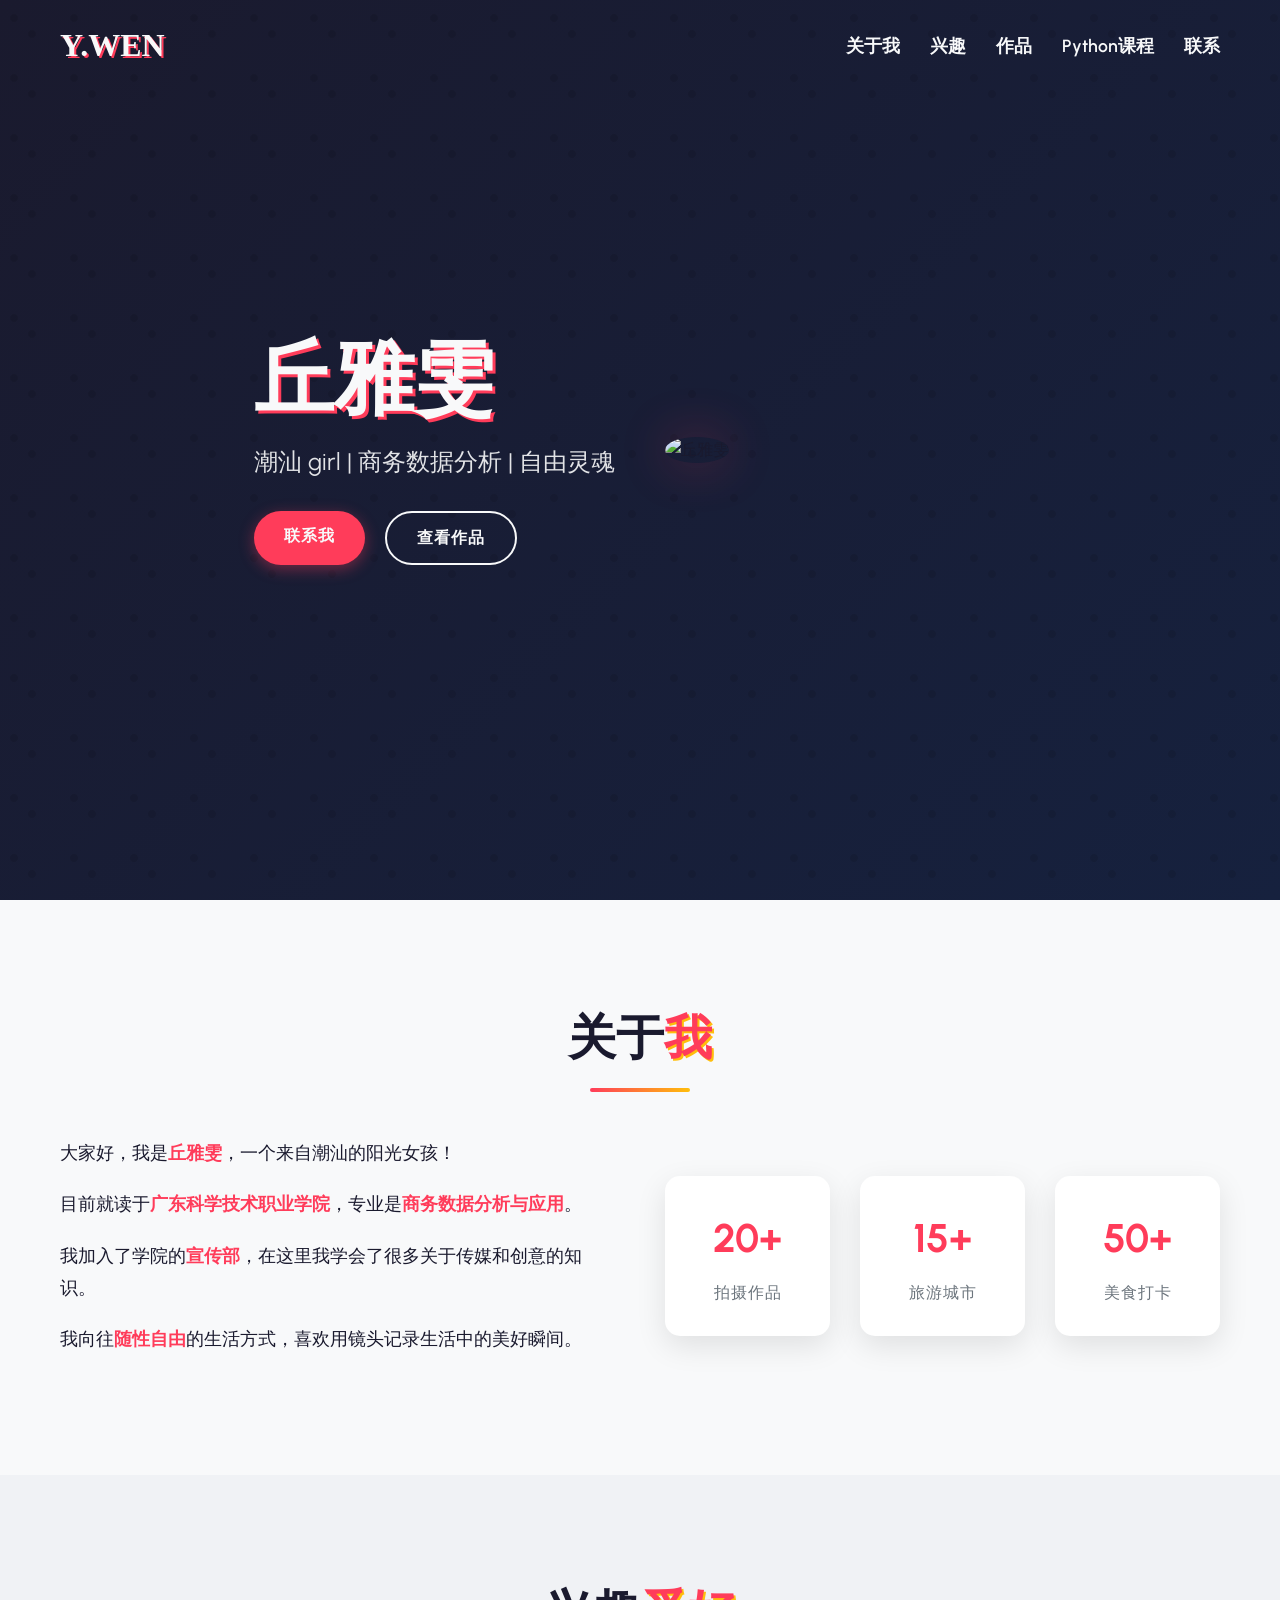
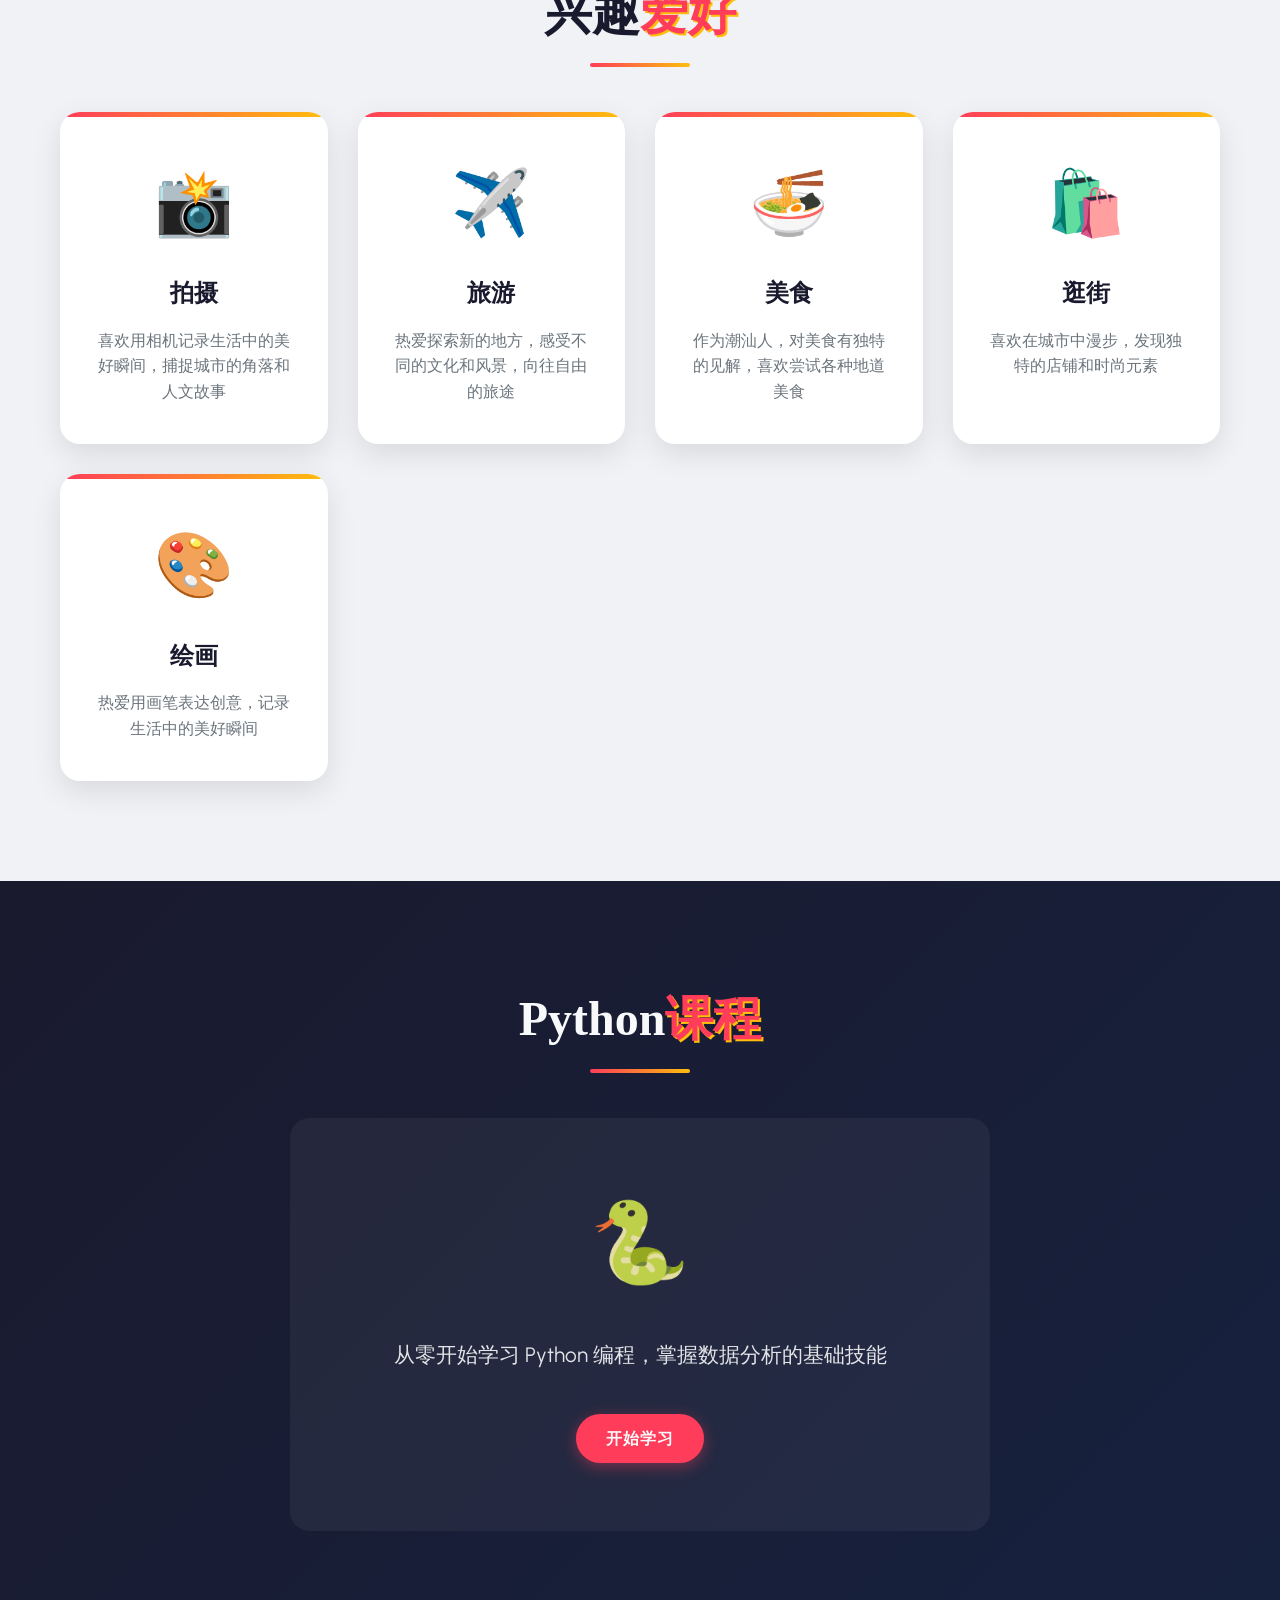
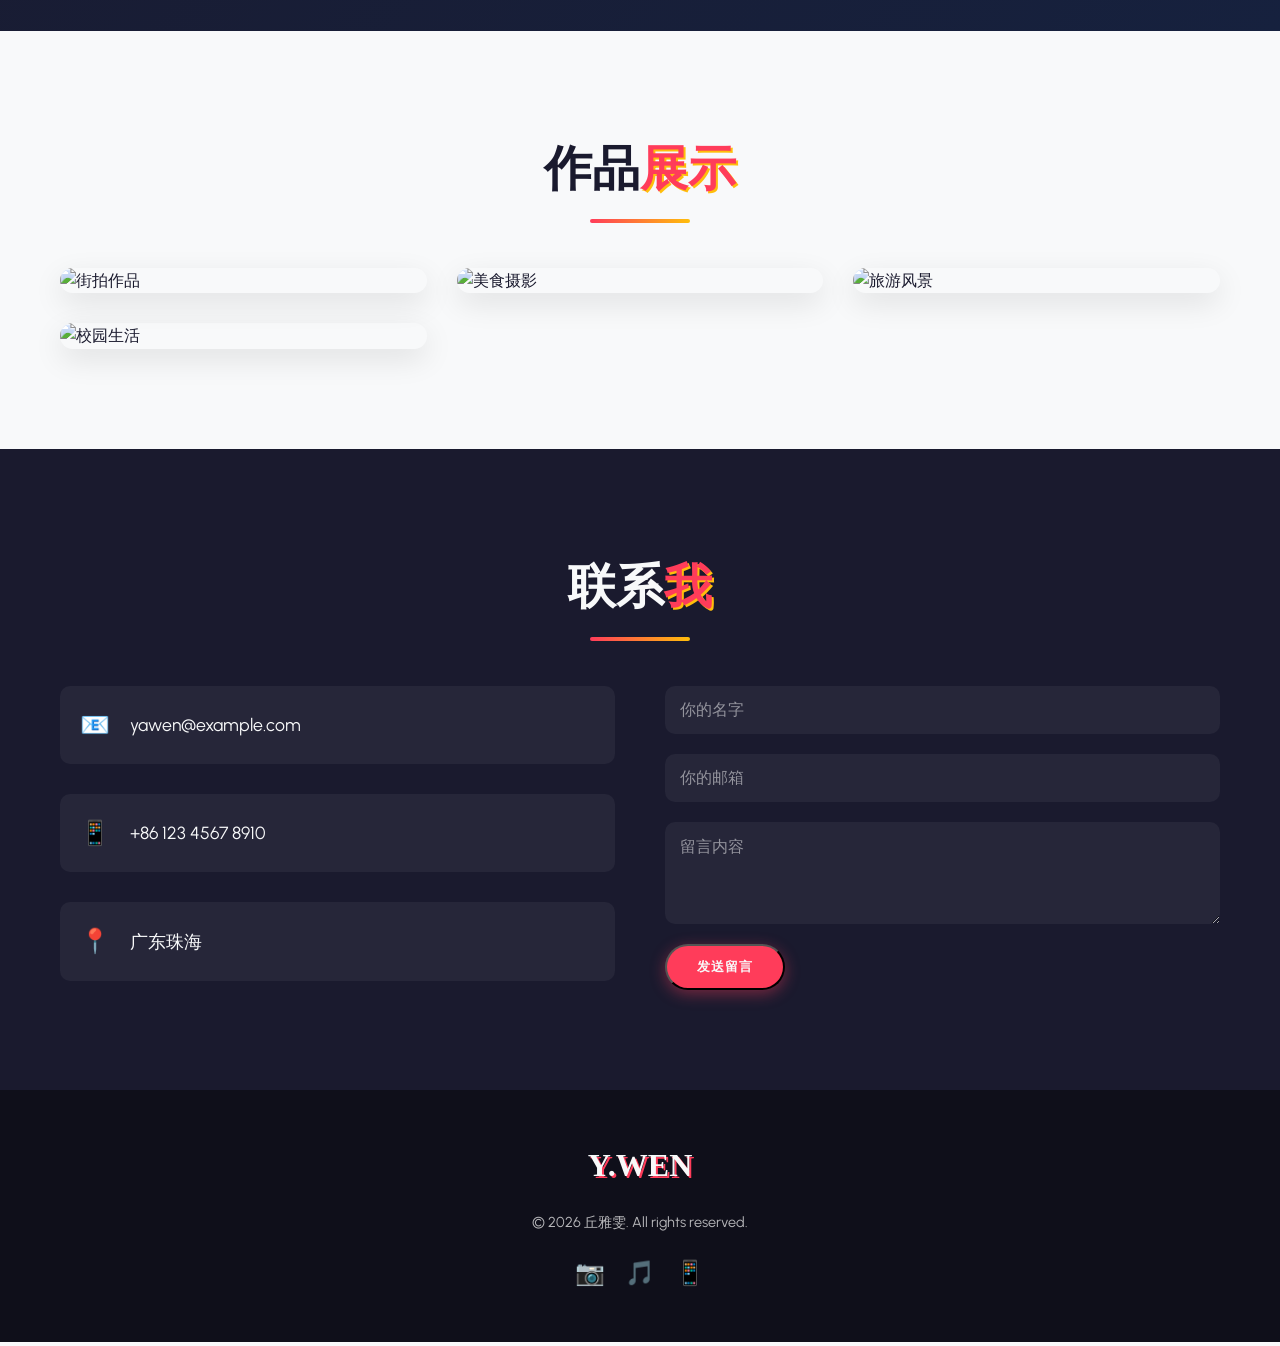
==== commit 685409a0: "修复个人主页并集成新练习题页面到练习目录" ====
--- a/index.html
+++ b/index.html
@@ -3,172 +3,220 @@
 <head>
     <meta charset="UTF-8">
     <meta name="viewport" content="width=device-width, initial-scale=1.0">
-    <title>Python 基础课程 | 从入门到实战</title>
+    <title>丘雅雯 | 个人主页</title>
     <link rel="stylesheet" href="style.css">
-    <link href="https://fonts.googleapis.com/css2?family=Inter:wght@400;500;600;700&display=swap" rel="stylesheet">
+    <link href="https://fonts.googleapis.com/css2?family=Permanent+Marker&family=Urbanist:wght@300;400;600;700&display=swap" rel="stylesheet">
 </head>
 <body>
+    <!-- 导航栏 -->
     <nav class="navbar">
         <div class="container">
-            <div class="nav-brand">
-                <span class="brand-icon">🐍</span>
-                <span class="brand-text">Python 课程</span>
-            </div>
+            <div class="logo">Y.WEN</div>
             <ul class="nav-links">
-                <li><a href="#overview">课程概览</a></li>
-                <li><a href="#chapters">课程内容</a></li>
-                <li><a href="#features">课程特色</a></li>
-                <li><a href="course.html" class="btn-primary">开始学习</a></li>
+                <li><a href="#about">关于我</a></li>
+                <li><a href="#hobbies">兴趣</a></li>
+                <li><a href="#gallery">作品</a></li>
+                <li><a href="python-course.html">Python课程</a></li>
+                <li><a href="#contact">联系</a></li>
             </ul>
         </div>
     </nav>
 
+    <!-- 英雄区域 -->
     <section class="hero">
-        <div class="container hero-content">
-            <div class="hero-text">
-                <h1>Python 基础课程</h1>
-                <p class="hero-subtitle">从零开始，掌握 Python 编程技能</p>
-                <p class="hero-description">专为初学者设计的系统化课程，通过交互式学习和丰富练习，助你快速入门 Python 编程世界。</p>
+        <div class="container">
+            <div class="hero-content">
+                <h1>丘<span class="highlight">雅雯</span></h1>
+                <p class="subtitle">潮汕 girl | 商务数据分析 | 自由灵魂</p>
                 <div class="hero-buttons">
-                    <a href="course.html" class="btn-primary">开始学习</a>
-                    <a href="exercises.html" class="btn-secondary">练习题库</a>
-                </div>
-            </div>
-            <div class="hero-visual">
-                <div class="code-preview">
-                    <div class="code-header">
-                        <span class="file-name">hello.py</span>
-                    </div>
-                    <pre class="code-content"><code>print("Hello, World!")
-name = "Python"
-print(f"欢迎学习 {name}")</code></pre>
-                </div>
-            </div>
-        </div>
-    </section>
-
-    <section id="overview" class="overview">
-        <div class="container">
-            <h2 class="section-title">课程概览</h2>
-            <div class="overview-cards">
-                <div class="overview-card">
-                    <div class="card-icon">📚</div>
-                    <h3>系统化学习</h3>
-                    <p>从基础语法到实战应用，循序渐进的课程体系</p>
-                </div>
-                <div class="overview-card">
-                    <div class="card-icon">💻</div>
-                    <h3>交互式编码</h3>
-                    <p>浏览器内置 Python 运行环境，边学边练</p>
-                </div>
-                <div class="overview-card">
-                    <div class="card-icon">✅</div>
-                    <h3>丰富练习</h3>
-                    <p>配套练习题，巩固所学知识</p>
-                </div>
-                <div class="overview-card">
-                    <div class="card-icon">🚀</div>
-                    <h3>实战项目</h3>
-                    <p>综合项目实践，提升编程能力</p>
-                </div>
-            </div>
-        </div>
-    </section>
-
-    <section id="chapters" class="chapters">
-        <div class="container">
-            <h2 class="section-title">课程内容</h2>
-            <div class="chapters-grid">
-                <div class="chapter-card" onclick="location.href='course.html?chapter=1'">
-                    <div class="chapter-number">01</div>
-                    <div class="chapter-info">
-                        <h3>基础语法与变量</h3>
-                        <p>变量、数据类型、运算符</p>
-                        <span class="lesson-count">3 课时</span>
-                    </div>
-                </div>
-                <div class="chapter-card" onclick="location.href='course.html?chapter=2'">
-                    <div class="chapter-number">02</div>
-                    <div class="chapter-info">
-                        <h3>控制流程</h3>
-                        <p>条件语句、循环结构</p>
-                        <span class="lesson-count">3 课时</span>
-                    </div>
-                </div>
-                <div class="chapter-card" onclick="location.href='course.html?chapter=3'">
-                    <div class="chapter-number">03</div>
-                    <div class="chapter-info">
-                        <h3>数据结构</h3>
-                        <p>列表、字典、元组、集合</p>
-                        <span class="lesson-count">4 课时</span>
-                    </div>
-                </div>
-                <div class="chapter-card" onclick="location.href='course.html?chapter=4'">
-                    <div class="chapter-number">04</div>
-                    <div class="chapter-info">
-                        <h3>函数</h3>
-                        <p>函数定义、参数、返回值</p>
-                        <span class="lesson-count">3 课时</span>
-                    </div>
-                </div>
-                <div class="chapter-card" onclick="location.href='course.html?chapter=5'">
-                    <div class="chapter-number">05</div>
-                    <div class="chapter-info">
-                        <h3>面向对象</h3>
-                        <p>类、对象、继承</p>
-                        <span class="lesson-count">3 课时</span>
-                    </div>
-                </div>
-                <div class="chapter-card" onclick="location.href='course.html?chapter=6'">
-                    <div class="chapter-number">06</div>
-                    <div class="chapter-info">
-                        <h3>模块与文件</h3>
-                        <p>模块导入、文件操作</p>
-                        <span class="lesson-count">3 课时</span>
-                    </div>
-                </div>
-            </div>
-        </div>
-    </section>
-
-    <section id="features" class="features">
-        <div class="container">
-            <h2 class="section-title">课程特色</h2>
-            <div class="features-content">
-                <div class="feature-item">
-                    <h3>🎯 目标明确</h3>
-                    <p>聚焦实用技能，跳过冗余内容，让你快速上手</p>
-                </div>
-                <div class="feature-item">
-                    <h3>🔄 即时反馈</h3>
-                    <p>代码即写即运行，实时查看结果</p>
-                </div>
-                <div class="feature-item">
-                    <h3>📝 循序渐进</h3>
-                    <p>从简单到复杂，逐步提升编程能力</p>
-                </div>
-                <div class="feature-item">
-                    <h3>💡 实战导向</h3>
-                    <p>理论与实践结合，学以致用</p>
-                </div>
-            </div>
-        </div>
-    </section>
-
+                    <a href="#contact" class="btn primary">联系我</a>
+                    <a href="#gallery" class="btn secondary">查看作品</a>
+                </div>
+            </div>
+            <div class="hero-image">
+                <img src="https://trae-api-cn.mchost.guru/api/ide/v1/text_to_image?prompt=young%20chinese%20girl%20hip%20hop%20style%20portrait%20confident%20pose&image_size=square_hd" alt="丘雅雯">
+            </div>
+        </div>
+    </section>
+
+    <!-- 关于我 -->
+    <section id="about" class="about">
+        <div class="container">
+            <h2 class="section-title">关于<span class="highlight">我</span></h2>
+            <div class="about-content">
+                <div class="about-text">
+                    <p>大家好，我是<span class="name">丘雅雯</span>，一个来自潮汕的阳光女孩！</p>
+                    <p>目前就读于<span class="school">广东科学技术职业学院</span>，专业是<span class="major">商务数据分析与应用</span>。</p>
+                    <p>我加入了学院的<span class="club">宣传部</span>，在这里我学会了很多关于传媒和创意的知识。</p>
+                    <p>我向往<span class="dream">随性自由</span>的生活方式，喜欢用镜头记录生活中的美好瞬间。</p>
+                </div>
+                <div class="about-stats">
+                    <div class="stat-item">
+                        <span class="stat-number">20+</span>
+                        <span class="stat-label">拍摄作品</span>
+                    </div>
+                    <div class="stat-item">
+                        <span class="stat-number">15+</span>
+                        <span class="stat-label">旅游城市</span>
+                    </div>
+                    <div class="stat-item">
+                        <span class="stat-number">50+</span>
+                        <span class="stat-label">美食打卡</span>
+                    </div>
+                </div>
+            </div>
+        </div>
+    </section>
+
+    <!-- 兴趣爱好 -->
+    <section id="hobbies" class="hobbies">
+        <div class="container">
+            <h2 class="section-title">兴趣<span class="highlight">爱好</span></h2>
+            <div class="hobbies-grid">
+                <div class="hobby-card">
+                    <div class="hobby-icon">📸</div>
+                    <h3>拍摄</h3>
+                    <p>喜欢用相机记录生活中的美好瞬间，捕捉城市的角落和人文故事</p>
+                </div>
+                <div class="hobby-card">
+                    <div class="hobby-icon">✈️</div>
+                    <h3>旅游</h3>
+                    <p>热爱探索新的地方，感受不同的文化和风景，向往自由的旅途</p>
+                </div>
+                <div class="hobby-card">
+                    <div class="hobby-icon">🍜</div>
+                    <h3>美食</h3>
+                    <p>作为潮汕人，对美食有独特的见解，喜欢尝试各种地道美食</p>
+                </div>
+                <div class="hobby-card">
+                    <div class="hobby-icon">🛍️</div>
+                    <h3>逛街</h3>
+                    <p>喜欢在城市中漫步，发现独特的店铺和时尚元素</p>
+                </div>
+                <div class="hobby-card">
+                    <div class="hobby-icon">🎨</div>
+                    <h3>绘画</h3>
+                    <p>热爱用画笔表达创意，记录生活中的美好瞬间</p>
+                </div>
+            </div>
+        </div>
+    </section>
+
+    <!-- Python 课程 -->
+    <section id="python-course" class="python-course">
+        <div class="container">
+            <h2 class="section-title">Python<span class="highlight">课程</span></h2>
+            <div class="course-intro">
+                <div class="course-icon">🐍</div>
+                <p class="course-desc">从零开始学习 Python 编程，掌握数据分析的基础技能</p>
+                <a href="python-course.html" class="btn primary">开始学习</a>
+            </div>
+        </div>
+    </section>
+
+    <!-- 作品展示 -->
+    <section id="gallery" class="gallery">
+        <div class="container">
+            <h2 class="section-title">作品<span class="highlight">展示</span></h2>
+            <div class="gallery-grid">
+                <div class="gallery-item">
+                    <img src="https://trae-api-cn.mchost.guru/api/ide/v1/text_to_image?prompt=urban%20street%20photography%20hip%20hop%20style&image_size=landscape_16_9" alt="街拍作品">
+                    <div class="gallery-overlay">
+                        <h4>城市街拍</h4>
+                        <p>记录城市的律动</p>
+                    </div>
+                </div>
+                <div class="gallery-item">
+                    <img src="https://trae-api-cn.mchost.guru/api/ide/v1/text_to_image?prompt=food%20photography%20chinese%20cuisine&image_size=landscape_16_9" alt="美食摄影">
+                    <div class="gallery-overlay">
+                        <h4>美食记录</h4>
+                        <p>舌尖上的潮汕</p>
+                    </div>
+                </div>
+                <div class="gallery-item">
+                    <img src="https://trae-api-cn.mchost.guru/api/ide/v1/text_to_image?prompt=travel%20landscape%20photography%20mountain%20view&image_size=landscape_16_9" alt="旅游风景">
+                    <div class="gallery-overlay">
+                        <h4>旅游风光</h4>
+                        <p>旅途的美好回忆</p>
+                    </div>
+                </div>
+                <div class="gallery-item">
+                    <img src="https://trae-api-cn.mchost.guru/api/ide/v1/text_to_image?prompt=campus%20life%20college%20students&image_size=landscape_16_9" alt="校园生活">
+                    <div class="gallery-overlay">
+                        <h4>校园生活</h4>
+                        <p>宣传部的日常</p>
+                    </div>
+                </div>
+            </div>
+        </div>
+    </section>
+
+    <!-- 联系我 -->
+    <section id="contact" class="contact">
+        <div class="container">
+            <h2 class="section-title">联系<span class="highlight">我</span></h2>
+            <div class="contact-content">
+                <div class="contact-info">
+                    <div class="contact-item">
+                        <span class="contact-icon">📧</span>
+                        <span class="contact-text">yawen@example.com</span>
+                    </div>
+                    <div class="contact-item">
+                        <span class="contact-icon">📱</span>
+                        <span class="contact-text">+86 123 4567 8910</span>
+                    </div>
+                    <div class="contact-item">
+                        <span class="contact-icon">📍</span>
+                        <span class="contact-text">广东珠海</span>
+                    </div>
+                </div>
+                <div class="contact-form">
+                    <form>
+                        <input type="text" placeholder="你的名字" required>
+                        <input type="email" placeholder="你的邮箱" required>
+                        <textarea placeholder="留言内容" rows="4" required></textarea>
+                        <button type="submit" class="btn primary">发送留言</button>
+                    </form>
+                </div>
+            </div>
+        </div>
+    </section>
+
+    <!-- 页脚 -->
     <footer class="footer">
         <div class="container">
             <div class="footer-content">
-                <div class="footer-brand">
-                    <span class="brand-icon">🐍</span>
-                    <span class="brand-text">Python 课程</span>
-                </div>
-                <p class="footer-text">© 2024 Python 基础课程. 助力你的编程之旅</p>
-                <div class="footer-links">
-                    <a href="course.html">开始学习</a>
-                    <a href="exercises.html">练习题</a>
+                <div class="footer-logo">Y.WEN</div>
+                <p class="footer-text">© 2026 丘雅雯. All rights reserved.</p>
+                <div class="footer-social">
+                    <a href="#" class="social-link">📷</a>
+                    <a href="#" class="social-link">🎵</a>
+                    <a href="#" class="social-link">📱</a>
                 </div>
             </div>
         </div>
     </footer>
+
+    <script>
+        // 平滑滚动
+        document.querySelectorAll('a[href^="#"]').forEach(anchor => {
+            anchor.addEventListener('click', function (e) {
+                e.preventDefault();
+                document.querySelector(this.getAttribute('href')).scrollIntoView({
+                    behavior: 'smooth'
+                });
+            });
+        });
+
+        // 导航栏滚动效果
+        window.addEventListener('scroll', function() {
+            const navbar = document.querySelector('.navbar');
+            if (window.scrollY > 50) {
+                navbar.classList.add('scrolled');
+            } else {
+                navbar.classList.remove('scrolled');
+            }
+        });
+    </script>
 </body>
 </html>
--- a/style.css
+++ b/style.css
@@ -1,29 +1,25 @@
-:root {
-    --primary-color: #3b82f6;
-    --primary-dark: #2563eb;
-    --secondary-color: #10b981;
-    --bg-color: #ffffff;
-    --bg-gray: #f3f4f6;
-    --text-primary: #1f2937;
-    --text-secondary: #6b7280;
-    --border-color: #e5e7eb;
-    --code-bg: #1e1e1e;
-    --code-text: #d4d4d4;
-    --success-color: #10b981;
-    --error-color: #ef4444;
-}
-
+/* 全局样式 */
 * {
     margin: 0;
     padding: 0;
     box-sizing: border-box;
 }
 
+:root {
+    --primary-color: #ff3c5a;
+    --secondary-color: #3a86ff;
+    --accent-color: #ffbe0b;
+    --dark-color: #1a1a2e;
+    --light-color: #f8f9fa;
+    --gray-color: #6c757d;
+}
+
 body {
-    font-family: 'Inter', -apple-system, BlinkMacSystemFont, 'Segoe UI', Roboto, sans-serif;
+    font-family: 'Urbanist', sans-serif;
     line-height: 1.6;
-    color: var(--text-primary);
-    background-color: var(--bg-color);
+    color: var(--dark-color);
+    background-color: var(--light-color);
+    overflow-x: hidden;
 }
 
 .container {
@@ -32,649 +28,1493 @@
     padding: 0 20px;
 }
 
+/* 导航栏 */
 .navbar {
     position: fixed;
     top: 0;
     left: 0;
-    right: 0;
-    background-color: rgba(255, 255, 255, 0.95);
-    backdrop-filter: blur(10px);
-    border-bottom: 1px solid var(--border-color);
+    width: 100%;
     z-index: 1000;
+    background-color: transparent;
+    transition: all 0.3s ease;
+    padding: 20px 0;
+}
+
+.navbar.scrolled {
+    background-color: rgba(26, 26, 46, 0.95);
+    padding: 10px 0;
+    box-shadow: 0 2px 20px rgba(0, 0, 0, 0.1);
 }
 
 .navbar .container {
     display: flex;
     justify-content: space-between;
     align-items: center;
-    padding: 15px 20px;
-}
-
-.nav-brand {
+}
+
+.logo {
+    font-family: 'Permanent Marker', cursive;
+    font-size: 2rem;
+    font-weight: bold;
+    color: var(--light-color);
+    text-shadow: 2px 2px 0 var(--primary-color);
+}
+
+.nav-links {
+    display: flex;
+    list-style: none;
+    gap: 30px;
+}
+
+.nav-links a {
+    text-decoration: none;
+    color: var(--light-color);
+    font-weight: 600;
+    font-size: 1.1rem;
+    transition: all 0.3s ease;
+    position: relative;
+}
+
+.nav-links a:hover {
+    color: var(--accent-color);
+    transform: translateY(-2px);
+}
+
+.nav-links a::after {
+    content: '';
+    position: absolute;
+    bottom: -5px;
+    left: 0;
+    width: 0;
+    height: 2px;
+    background-color: var(--accent-color);
+    transition: width 0.3s ease;
+}
+
+.nav-links a:hover::after {
+    width: 100%;
+}
+
+/* 英雄区域 */
+.hero {
+    min-height: 100vh;
+    background: linear-gradient(135deg, var(--dark-color) 0%, #16213e 100%);
     display: flex;
     align-items: center;
-    gap: 8px;
-}
-
-.brand-icon {
+    padding: 100px 0;
+    position: relative;
+    overflow: hidden;
+}
+
+.hero::before {
+    content: '';
+    position: absolute;
+    top: 0;
+    left: 0;
+    width: 100%;
+    height: 100%;
+    background: url('[data-uri]') repeat;
+    opacity: 0.1;
+}
+
+.hero .container {
+    display: grid;
+    grid-template-columns: 1fr 1fr;
+    gap: 50px;
+    align-items: center;
+    position: relative;
+    z-index: 1;
+}
+
+.hero-content h1 {
+    font-family: 'Permanent Marker', cursive;
+    font-size: 5rem;
+    line-height: 1.1;
+    color: var(--light-color);
+    margin-bottom: 20px;
+    text-shadow: 3px 3px 0 var(--primary-color);
+}
+
+.hero-content .subtitle {
     font-size: 1.5rem;
-}
-
-.brand-text {
-    font-size: 1.25rem;
+    color: var(--light-color);
+    margin-bottom: 30px;
+    opacity: 0.9;
+}
+
+.hero-buttons {
+    display: flex;
+    gap: 20px;
+}
+
+.btn {
+    display: inline-block;
+    padding: 12px 30px;
+    border-radius: 50px;
+    font-weight: 700;
+    text-decoration: none;
+    transition: all 0.3s ease;
+    text-transform: uppercase;
+    letter-spacing: 1px;
+    position: relative;
+    overflow: hidden;
+}
+
+.btn::before {
+    content: '';
+    position: absolute;
+    top: 0;
+    left: -100%;
+    width: 100%;
+    height: 100%;
+    background: linear-gradient(90deg, transparent, rgba(255,255,255,0.2), transparent);
+    transition: left 0.5s ease;
+}
+
+.btn:hover::before {
+    left: 100%;
+}
+
+.btn.primary {
+    background-color: var(--primary-color);
+    color: var(--light-color);
+    box-shadow: 0 4px 15px rgba(255, 60, 90, 0.4);
+}
+
+.btn.primary:hover {
+    transform: translateY(-3px);
+    box-shadow: 0 6px 20px rgba(255, 60, 90, 0.6);
+}
+
+.btn.secondary {
+    background-color: transparent;
+    color: var(--light-color);
+    border: 2px solid var(--light-color);
+}
+
+.btn.secondary:hover {
+    background-color: var(--light-color);
+    color: var(--dark-color);
+    transform: translateY(-3px);
+}
+
+.hero-image img {
+    width: 100%;
+    border-radius: 50%;
+    box-shadow: 0 0 50px rgba(255, 60, 90, 0.3);
+    animation: float 6s ease-in-out infinite;
+}
+
+@keyframes float {
+    0% { transform: translateY(0px); }
+    50% { transform: translateY(-20px); }
+    100% { transform: translateY(0px); }
+}
+
+/* 通用部分样式 */
+section {
+    padding: 100px 0;
+}
+
+.section-title {
+    font-family: 'Permanent Marker', cursive;
+    font-size: 3rem;
+    text-align: center;
+    margin-bottom: 60px;
+    color: var(--dark-color);
+    position: relative;
+}
+
+.section-title .highlight {
+    color: var(--primary-color);
+    text-shadow: 2px 2px 0 var(--accent-color);
+}
+
+.section-title::after {
+    content: '';
+    position: absolute;
+    bottom: -15px;
+    left: 50%;
+    transform: translateX(-50%);
+    width: 100px;
+    height: 4px;
+    background: linear-gradient(90deg, var(--primary-color), var(--accent-color));
+    border-radius: 2px;
+}
+
+/* 关于我 */
+.about {
+    background-color: var(--light-color);
+}
+
+.about-content {
+    display: grid;
+    grid-template-columns: 1fr 1fr;
+    gap: 50px;
+    align-items: center;
+}
+
+.about-text p {
+    font-size: 1.1rem;
+    margin-bottom: 20px;
+    line-height: 1.8;
+}
+
+.about-text .name,
+.about-text .school,
+.about-text .major,
+.about-text .club,
+.about-text .dream {
     font-weight: 700;
     color: var(--primary-color);
 }
 
-.nav-links {
-    display: flex;
-    list-style: none;
-    gap: 20px;
-    align-items: center;
-}
-
-.nav-links a {
-    text-decoration: none;
-    color: var(--text-primary);
-    font-weight: 500;
-    transition: color 0.2s;
-}
-
-.nav-links a:hover {
+.about-stats {
+    display: grid;
+    grid-template-columns: repeat(3, 1fr);
+    gap: 30px;
+    text-align: center;
+}
+
+.stat-item {
+    background-color: #fff;
+    padding: 30px;
+    border-radius: 15px;
+    box-shadow: 0 10px 30px rgba(0,0,0,0.1);
+    transition: transform 0.3s ease;
+}
+
+.stat-item:hover {
+    transform: translateY(-10px);
+    box-shadow: 0 15px 40px rgba(0,0,0,0.15);
+}
+
+.stat-number {
+    display: block;
+    font-size: 2.5rem;
+    font-weight: 700;
     color: var(--primary-color);
-}
-
-.btn-primary {
-    background-color: var(--primary-color);
-    color: white;
-    padding: 10px 20px;
-    border-radius: 8px;
-    font-weight: 600;
-    transition: all 0.2s;
-}
-
-.btn-primary:hover {
-    background-color: var(--primary-dark);
-    transform: translateY(-1px);
-}
-
-.btn-secondary {
-    background-color: var(--bg-gray);
-    color: var(--text-primary);
-    padding: 10px 20px;
-    border-radius: 8px;
-    font-weight: 600;
-    border: 1px solid var(--border-color);
-    transition: all 0.2s;
-}
-
-.btn-secondary:hover {
-    background-color: var(--border-color);
-}
-
-.hero {
-    padding: 120px 0 80px;
-    background: linear-gradient(135deg, #eff6ff 0%, #dbeafe 100%);
-}
-
-.hero-content {
+    margin-bottom: 10px;
+}
+
+.stat-label {
+    font-size: 1rem;
+    color: var(--gray-color);
+    text-transform: uppercase;
+    letter-spacing: 1px;
+}
+
+/* 兴趣爱好 */
+.hobbies {
+    background-color: #f0f2f5;
+}
+
+.hobbies-grid {
+    display: grid;
+    grid-template-columns: repeat(auto-fit, minmax(250px, 1fr));
+    gap: 30px;
+}
+
+.hobby-card {
+    background-color: #fff;
+    padding: 40px 30px;
+    border-radius: 20px;
+    text-align: center;
+    box-shadow: 0 10px 30px rgba(0,0,0,0.1);
+    transition: all 0.3s ease;
+    position: relative;
+    overflow: hidden;
+}
+
+.hobby-card::before {
+    content: '';
+    position: absolute;
+    top: 0;
+    left: 0;
+    width: 100%;
+    height: 5px;
+    background: linear-gradient(90deg, var(--primary-color), var(--accent-color));
+}
+
+.hobby-card:hover {
+    transform: translateY(-10px);
+    box-shadow: 0 15px 40px rgba(0,0,0,0.15);
+}
+
+.hobby-icon {
+    font-size: 4rem;
+    margin-bottom: 20px;
+    display: block;
+}
+
+.hobby-card h3 {
+    font-size: 1.5rem;
+    margin-bottom: 15px;
+    color: var(--dark-color);
+}
+
+.hobby-card p {
+    color: var(--gray-color);
+    line-height: 1.6;
+}
+
+/* Python 课程 */
+.python-course {
+    background: linear-gradient(135deg, var(--dark-color) 0%, #16213e 100%);
+    color: var(--light-color);
+}
+
+.python-course .section-title {
+    color: var(--light-color);
+}
+
+.course-intro {
+    text-align: center;
+    padding: 60px 40px;
+    background-color: rgba(255, 255, 255, 0.05);
+    border-radius: 20px;
+    max-width: 700px;
+    margin: 0 auto;
+}
+
+.course-icon {
+    font-size: 5rem;
+    margin-bottom: 30px;
+    animation: bounce 2s ease-in-out infinite;
+}
+
+@keyframes bounce {
+    0%, 100% { transform: translateY(0); }
+    50% { transform: translateY(-20px); }
+}
+
+.course-desc {
+    font-size: 1.3rem;
+    margin-bottom: 40px;
+    opacity: 0.9;
+    line-height: 1.8;
+}
+
+/* 作品展示 */
+.gallery {
+    background-color: var(--light-color);
+}
+
+.gallery-grid {
+    display: grid;
+    grid-template-columns: repeat(auto-fit, minmax(300px, 1fr));
+    gap: 30px;
+}
+
+.gallery-item {
+    position: relative;
+    border-radius: 15px;
+    overflow: hidden;
+    box-shadow: 0 10px 30px rgba(0,0,0,0.1);
+    transition: all 0.3s ease;
+}
+
+.gallery-item:hover {
+    transform: translateY(-10px);
+    box-shadow: 0 15px 40px rgba(0,0,0,0.15);
+}
+
+.gallery-item img {
+    width: 100%;
+    height: 250px;
+    object-fit: cover;
+    transition: transform 0.5s ease;
+}
+
+.gallery-item:hover img {
+    transform: scale(1.1);
+}
+
+.gallery-overlay {
+    position: absolute;
+    bottom: 0;
+    left: 0;
+    width: 100%;
+    padding: 20px;
+    background: linear-gradient(to top, rgba(0,0,0,0.8), transparent);
+    color: var(--light-color);
+    transform: translateY(100%);
+    transition: transform 0.3s ease;
+}
+
+.gallery-item:hover .gallery-overlay {
+    transform: translateY(0);
+}
+
+.gallery-overlay h4 {
+    font-size: 1.3rem;
+    margin-bottom: 5px;
+}
+
+.gallery-overlay p {
+    font-size: 0.9rem;
+    opacity: 0.9;
+}
+
+/* 联系我 */
+.contact {
+    background-color: var(--dark-color);
+    color: var(--light-color);
+}
+
+.contact .section-title {
+    color: var(--light-color);
+}
+
+.contact-content {
     display: grid;
     grid-template-columns: 1fr 1fr;
-    gap: 40px;
+    gap: 50px;
+}
+
+.contact-info {
+    display: flex;
+    flex-direction: column;
+    gap: 30px;
+}
+
+.contact-item {
+    display: flex;
     align-items: center;
-}
-
-.hero-text h1 {
-    font-size: 2.5rem;
+    gap: 20px;
+    padding: 20px;
+    background-color: rgba(255,255,255,0.05);
+    border-radius: 10px;
+    transition: all 0.3s ease;
+}
+
+.contact-item:hover {
+    background-color: rgba(255,255,255,0.1);
+    transform: translateX(10px);
+}
+
+.contact-icon {
+    font-size: 1.5rem;
+    color: var(--accent-color);
+}
+
+.contact-text {
+    font-size: 1.1rem;
+}
+
+.contact-form form {
+    display: flex;
+    flex-direction: column;
+    gap: 20px;
+}
+
+.contact-form input,
+.contact-form textarea {
+    padding: 15px;
+    border-radius: 10px;
+    border: none;
+    background-color: rgba(255,255,255,0.05);
+    color: var(--light-color);
+    font-size: 1rem;
+    transition: all 0.3s ease;
+}
+
+.contact-form input:focus,
+.contact-form textarea:focus {
+    outline: none;
+    background-color: rgba(255,255,255,0.1);
+    transform: translateY(-2px);
+}
+
+.contact-form input::placeholder,
+.contact-form textarea::placeholder {
+    color: rgba(255,255,255,0.5);
+}
+
+.contact-form button {
+    align-self: flex-start;
+    cursor: pointer;
+}
+
+/* 页脚 */
+.footer {
+    background-color: #0f0f1a;
+    color: var(--light-color);
+    padding: 50px 0;
+    text-align: center;
+}
+
+.footer-content {
+    display: flex;
+    flex-direction: column;
+    align-items: center;
+    gap: 20px;
+}
+
+.footer-logo {
+    font-family: 'Permanent Marker', cursive;
+    font-size: 2rem;
+    font-weight: bold;
+    color: var(--light-color);
+    text-shadow: 2px 2px 0 var(--primary-color);
+}
+
+.footer-text {
+    color: rgba(255,255,255,0.7);
+    font-size: 0.9rem;
+}
+
+.footer-social {
+    display: flex;
+    gap: 20px;
+}
+
+.social-link {
+    display: inline-block;
+    font-size: 1.5rem;
+    transition: all 0.3s ease;
+    text-decoration: none;
+    color: var(--light-color);
+}
+
+.social-link:hover {
+    color: var(--accent-color);
+    transform: translateY(-5px);
+}
+
+/* 响应式设计 */
+@media (max-width: 768px) {
+    .hero .container {
+        grid-template-columns: 1fr;
+        text-align: center;
+    }
+
+    .hero-content h1 {
+        font-size: 3.5rem;
+    }
+
+    .about-content {
+        grid-template-columns: 1fr;
+    }
+
+    .contact-content {
+        grid-template-columns: 1fr;
+    }
+
+    .nav-links {
+        display: none;
+    }
+
+    .section-title {
+        font-size: 2.5rem;
+    }
+
+    .about-stats {
+        grid-template-columns: 1fr;
+    }
+}
+
+@media (max-width: 480px) {
+    .hero-content h1 {
+        font-size: 2.5rem;
+    }
+
+    .hero-content .subtitle {
+        font-size: 1.2rem;
+    }
+
+    .section-title {
+        font-size: 2rem;
+    }
+
+    .hobbies-grid {
+        grid-template-columns: 1fr;
+    }
+
+    .gallery-grid {
+        grid-template-columns: 1fr;
+    }
+}
+
+/* 滚动条样式 */
+::-webkit-scrollbar {
+    width: 10px;
+}
+
+::-webkit-scrollbar-track {
+    background: var(--light-color);
+}
+
+::-webkit-scrollbar-thumb {
+    background: var(--primary-color);
+    border-radius: 5px;
+}
+
+::-webkit-scrollbar-thumb:hover {
+    background: var(--secondary-color);
+}
+
+/* Python 课程页面样式 */
+.course-hero {
+    min-height: 60vh;
+    background: linear-gradient(135deg, var(--dark-color) 0%, #16213e 100%);
+    display: flex;
+    align-items: center;
+    text-align: center;
+    padding: 100px 0;
+}
+
+.course-hero h1 {
+    font-family: 'Permanent Marker', cursive;
+    font-size: 4rem;
+    color: var(--light-color);
+    margin-bottom: 20px;
+    text-shadow: 3px 3px 0 var(--primary-color);
+}
+
+.course-subtitle {
+    font-size: 1.5rem;
+    color: var(--light-color);
+    opacity: 0.9;
+    margin-bottom: 40px;
+}
+
+.course-description {
+    background-color: rgba(255, 255, 255, 0.05);
+    padding: 40px;
+    border-radius: 15px;
+    margin-top: 40px;
+    max-width: 800px;
+    margin-left: auto;
+    margin-right: auto;
+}
+
+.course-description h3 {
+    color: var(--accent-color);
+    font-size: 1.3rem;
+    margin-bottom: 15px;
+    margin-top: 25px;
+}
+
+.course-description p {
+    color: var(--light-color);
+    opacity: 0.9;
+    line-height: 1.8;
+    margin-bottom: 20px;
+}
+
+.course-description ul {
+    list-style: none;
+    padding-left: 0;
+}
+
+.course-description li {
+    color: var(--light-color);
+    opacity: 0.9;
+    padding: 8px 0;
+    position: relative;
+    padding-left: 25px;
+}
+
+.course-description li::before {
+    content: '→';
+    position: absolute;
+    left: 0;
+    color: var(--accent-color);
+    font-weight: bold;
+}
+
+.course-stats {
+    display: flex;
+    justify-content: center;
+    gap: 60px;
+}
+
+.course-stats .stat-item {
+    background-color: rgba(255, 255, 255, 0.1);
+    padding: 30px;
+    border-radius: 15px;
+    min-width: 120px;
+}
+
+.course-stats .stat-number {
+    display: block;
+    font-size: 3rem;
     font-weight: 700;
-    margin-bottom: 16px;
-    color: var(--text-primary);
-}
-
-.hero-subtitle {
-    font-size: 1.25rem;
-    color: var(--primary-color);
+    color: var(--accent-color);
+    margin-bottom: 10px;
+}
+
+.course-stats .stat-label {
+    font-size: 1rem;
+    color: var(--light-color);
+    text-transform: uppercase;
+    letter-spacing: 1px;
+}
+
+.course-content {
+    background-color: var(--light-color);
+}
+
+.chapters {
+    max-width: 900px;
+    margin: 0 auto;
+}
+
+.chapter {
+    background-color: #fff;
+    border-radius: 15px;
+    margin-bottom: 20px;
+    box-shadow: 0 5px 20px rgba(0, 0, 0, 0.08);
+    overflow: hidden;
+    transition: all 0.3s ease;
+}
+
+.chapter:hover {
+    box-shadow: 0 8px 30px rgba(0, 0, 0, 0.12);
+    transform: translateY(-3px);
+}
+
+.chapter-header {
+    display: flex;
+    justify-content: space-between;
+    align-items: center;
+    padding: 25px 30px;
+    cursor: pointer;
+    background: linear-gradient(90deg, rgba(255, 60, 90, 0.05), transparent);
+}
+
+.chapter-header h3 {
+    font-size: 1.3rem;
+    color: var(--dark-color);
+    margin: 0;
+}
+
+.chapter-status {
+    font-size: 0.9rem;
     font-weight: 600;
-    margin-bottom: 12px;
-}
-
-.hero-description {
-    color: var(--text-secondary);
-    margin-bottom: 24px;
-    font-size: 1.05rem;
-}
-
-.hero-buttons {
-    display: flex;
-    gap: 12px;
-}
-
-.code-preview {
-    background-color: var(--code-bg);
-    border-radius: 12px;
-    overflow: hidden;
-    box-shadow: 0 10px 40px rgba(0, 0, 0, 0.2);
-}
-
-.code-header {
-    background-color: #2d2d2d;
-    padding: 12px 16px;
-    display: flex;
-    align-items: center;
-}
-
-.file-name {
-    color: #858585;
-    font-size: 0.875rem;
-}
-
-.code-content {
-    padding: 20px;
-    margin: 0;
-}
-
-.code-content code {
-    color: var(--code-text);
-    font-family: 'Consolas', 'Monaco', monospace;
-    font-size: 0.9rem;
-    line-height: 1.6;
-}
-
-.section-title {
-    font-size: 2rem;
-    font-weight: 700;
-    text-align: center;
-    margin-bottom: 40px;
-    color: var(--text-primary);
-}
-
-.overview {
-    padding: 80px 0;
-}
-
-.overview-cards {
-    display: grid;
-    grid-template-columns: repeat(4, 1fr);
-    gap: 24px;
-}
-
-.overview-card {
-    background-color: white;
-    padding: 32px;
-    border-radius: 16px;
-    box-shadow: 0 4px 12px rgba(0, 0, 0, 0.05);
-    text-align: center;
-    transition: transform 0.2s, box-shadow 0.2s;
-}
-
-.overview-card:hover {
-    transform: translateY(-4px);
-    box-shadow: 0 8px 24px rgba(0, 0, 0, 0.1);
-}
-
-.card-icon {
-    font-size: 2.5rem;
-    margin-bottom: 16px;
-}
-
-.overview-card h3 {
-    font-size: 1.125rem;
-    font-weight: 600;
-    margin-bottom: 8px;
-}
-
-.overview-card p {
-    color: var(--text-secondary);
-    font-size: 0.9rem;
-}
-
-.chapters {
-    padding: 80px 0;
-    background-color: var(--bg-gray);
-}
-
-.chapters-grid {
-    display: grid;
-    grid-template-columns: repeat(3, 1fr);
-    gap: 24px;
-}
-
-.chapter-card {
-    background-color: white;
-    padding: 24px;
-    border-radius: 16px;
-    box-shadow: 0 4px 12px rgba(0, 0, 0, 0.05);
-    cursor: pointer;
-    transition: all 0.2s;
-    display: flex;
-    gap: 16px;
-}
-
-.chapter-card:hover {
-    transform: translateY(-4px);
-    box-shadow: 0 8px 24px rgba(0, 0, 0, 0.1);
-    border-left: 4px solid var(--primary-color);
-}
-
-.chapter-number {
-    font-size: 2rem;
-    font-weight: 700;
-    color: var(--primary-color);
-    opacity: 0.5;
-}
-
-.chapter-info h3 {
-    font-size: 1.125rem;
-    font-weight: 600;
-    margin-bottom: 4px;
-}
-
-.chapter-info p {
-    color: var(--text-secondary);
-    font-size: 0.9rem;
-    margin-bottom: 8px;
-}
-
-.lesson-count {
-    font-size: 0.8rem;
-    color: var(--primary-color);
-    font-weight: 500;
-}
-
-.features {
-    padding: 80px 0;
-}
-
-.features-content {
-    display: grid;
-    grid-template-columns: repeat(2, 1fr);
-    gap: 32px;
-    max-width: 800px;
-    margin: 0 auto;
-}
-
-.feature-item h3 {
-    font-size: 1.25rem;
-    font-weight: 600;
-    margin-bottom: 8px;
-}
-
-.feature-item p {
-    color: var(--text-secondary);
-}
-
-.footer {
-    background-color: var(--text-primary);
-    color: white;
-    padding: 40px 0;
-}
-
-.footer-content {
-    text-align: center;
-}
-
-.footer-brand {
-    display: flex;
-    align-items: center;
-    justify-content: center;
-    gap: 8px;
-    margin-bottom: 12px;
-}
-
-.footer-text {
-    color: rgba(255, 255, 255, 0.7);
-    font-size: 0.9rem;
-    margin-bottom: 16px;
-}
-
-.footer-links {
-    display: flex;
-    justify-content: center;
-    gap: 24px;
-}
-
-.footer-links a {
-    color: rgba(255, 255, 255, 0.8);
-    text-decoration: none;
-    font-weight: 500;
-    transition: color 0.2s;
-}
-
-.footer-links a:hover {
-    color: white;
-}
-
-.course-page {
-    padding-top: 100px;
-}
-
-.course-sidebar {
-    position: fixed;
-    left: 0;
-    top: 70px;
-    bottom: 0;
-    width: 280px;
-    background-color: var(--bg-gray);
-    padding: 24px;
-    overflow-y: auto;
-}
-
-.course-sidebar h3 {
-    font-size: 1rem;
-    font-weight: 600;
-    color: var(--text-secondary);
+    padding: 6px 15px;
+    border-radius: 20px;
     text-transform: uppercase;
     letter-spacing: 0.5px;
-    margin-bottom: 16px;
-}
-
-.course-nav {
+}
+
+.chapter-status.status-completed {
+    background-color: #4ade80;
+    color: #fff;
+}
+
+.chapter-status.status-active {
+    background-color: var(--primary-color);
+    color: #fff;
+}
+
+.chapter-status.status-pending {
+    background-color: var(--gray-color);
+    color: #fff;
+}
+
+.chapter-body {
+    max-height: 0;
+    overflow: hidden;
+    transition: max-height 0.4s ease;
+}
+
+.chapter.active .chapter-body {
+    max-height: 800px;
+}
+
+.lessons {
     list-style: none;
-}
-
-.course-nav li {
-    margin-bottom: 8px;
-}
-
-.course-nav a {
-    display: block;
-    padding: 10px 12px;
-    border-radius: 8px;
-    text-decoration: none;
-    color: var(--text-primary);
-    font-weight: 500;
-    transition: all 0.2s;
-}
-
-.course-nav a:hover {
-    background-color: rgba(59, 130, 246, 0.1);
+    padding: 20px 30px;
+    margin: 0;
+}
+
+.lesson {
+    padding: 12px 0;
+    border-bottom: 1px solid #f0f2f5;
+    color: var(--dark-color);
+    transition: all 0.2s ease;
+}
+
+.lesson:hover {
     color: var(--primary-color);
-}
-
-.course-nav a.active {
-    background-color: var(--primary-color);
-    color: white;
-}
-
-.course-main {
-    margin-left: 320px;
-    padding: 24px;
-    max-width: 800px;
-}
-
-.chapter-title {
-    font-size: 1.75rem;
-    font-weight: 700;
-    margin-bottom: 24px;
-    color: var(--text-primary);
-}
-
-.section-title-sm {
-    font-size: 1.25rem;
-    font-weight: 600;
-    margin: 24px 0 16px;
-    color: var(--text-primary);
-}
-
-.content-text {
-    color: var(--text-secondary);
-    margin-bottom: 16px;
-    line-height: 1.7;
-}
-
-.content-text strong {
-    color: var(--text-primary);
+    padding-left: 10px;
+}
+
+.lesson:last-child {
+    border-bottom: none;
 }
 
 .code-block {
-    background-color: var(--code-bg);
-    border-radius: 12px;
+    margin: 20px 30px 30px;
+    background-color: #1a1a2e;
+    border-radius: 10px;
     overflow: hidden;
-    margin: 16px 0;
-}
-
+}
+
+.code-block pre {
+    margin: 0;
+    padding: 20px;
+    overflow-x: auto;
+}
+
+.code-block code {
+    color: #4ade80;
+    font-family: 'Courier New', monospace;
+    font-size: 1rem;
+    line-height: 1.6;
+}
+
+/* 代码块运行功能样式 */
 .code-block-header {
     display: flex;
     justify-content: space-between;
     align-items: center;
-    background-color: #2d2d2d;
-    padding: 12px 16px;
+    padding: 10px 15px;
+    background-color: #272822;
+    border-top-left-radius: 8px;
+    border-top-right-radius: 8px;
 }
 
 .code-block-header span {
-    color: #858585;
-    font-size: 0.875rem;
+    color: #f8f8f2;
+    font-size: 0.9rem;
+    font-weight: 600;
 }
 
 .run-code-btn {
-    background-color: var(--secondary-color);
+    background-color: var(--primary-color);
     color: white;
     border: none;
     padding: 6px 12px;
-    border-radius: 6px;
-    font-size: 0.875rem;
+    border-radius: 4px;
+    font-size: 0.8rem;
     font-weight: 600;
     cursor: pointer;
-    transition: all 0.2s;
+    transition: all 0.3s ease;
 }
 
 .run-code-btn:hover {
-    background-color: #059669;
+    background-color: #e03652;
     transform: translateY(-1px);
 }
 
-.run-code-btn:disabled {
-    background-color: #9ca3af;
-    cursor: not-allowed;
-    transform: none;
-}
-
-.CodeMirror {
-    height: auto !important;
-    min-height: 150px;
+.code-block pre {
+    margin: 0;
+    border-top-left-radius: 0;
+    border-top-right-radius: 0;
+}
+
+.code-output-block {
+    background-color: #f8f9fa;
+    border: 1px solid #e9ecef;
+    border-top: none;
+    border-bottom-left-radius: 8px;
+    border-bottom-right-radius: 8px;
+    padding: 15px;
+    min-height: 60px;
+    font-family: 'Courier New', monospace;
     font-size: 0.9rem;
+    line-height: 1.4;
+    white-space: pre-wrap;
+    color: var(--dark-color);
+}
+
+/* 主题和练习样式 */
+.unit-intro {
+    background-color: rgba(255, 60, 90, 0.05);
+    padding: 25px;
+    border-radius: 10px;
+    margin-bottom: 30px;
+}
+
+.unit-intro h4 {
+    color: var(--primary-color);
+    margin-bottom: 10px;
+}
+
+.topic {
+    background-color: #fff;
+    border-radius: 10px;
+    padding: 25px;
+    margin-bottom: 20px;
+    box-shadow: 0 2px 10px rgba(0, 0, 0, 0.05);
+    transition: all 0.3s ease;
+}
+
+.topic:hover {
+    box-shadow: 0 5px 15px rgba(0, 0, 0, 0.1);
+    transform: translateY(-2px);
+}
+
+.topic h5 {
+    color: var(--dark-color);
+    font-size: 1.1rem;
+    margin-bottom: 15px;
+    padding-bottom: 8px;
+    border-bottom: 2px solid var(--primary-color);
+}
+
+.topic h6 {
+    color: var(--dark-color);
+    font-size: 1rem;
+    margin: 20px 0 10px;
+}
+
+.topic p {
+    color: var(--dark-color);
     line-height: 1.6;
-}
-
-.code-output {
-    background-color: #f9fafb;
-    border-top: 1px solid var(--border-color);
-    padding: 16px;
-    font-family: 'Consolas', 'Monaco', monospace;
+    margin-bottom: 15px;
+}
+
+.practice {
+    background-color: rgba(58, 134, 255, 0.05);
+    padding: 20px;
+    border-radius: 8px;
+    margin-top: 15px;
+    border-left: 4px solid var(--secondary-color);
+}
+
+.practice h6 {
+    color: var(--secondary-color);
+    margin-bottom: 10px;
     font-size: 0.9rem;
-    min-height: 60px;
-    white-space: pre-wrap;
-    word-break: break-all;
-}
-
-.code-output.error {
-    background-color: #fef2f2;
-    color: var(--error-color);
-}
-
-.code-output.success {
-    color: var(--success-color);
-}
-
-.example-box {
-    background-color: rgba(59, 130, 246, 0.05);
-    border-left: 4px solid var(--primary-color);
-    padding: 16px;
-    border-radius: 0 8px 8px 0;
-    margin: 16px 0;
-}
-
-.example-box p {
-    color: var(--text-secondary);
-    margin-bottom: 8px;
-}
-
-.example-box code {
-    background-color: rgba(59, 130, 246, 0.1);
-    padding: 2px 6px;
+    font-weight: 600;
+}
+
+.practice p {
+    color: var(--dark-color);
+    font-size: 0.95rem;
+    margin: 0;
+}
+
+.unit-summary {
+    background-color: rgba(255, 190, 11, 0.05);
+    padding: 25px;
+    border-radius: 10px;
+    margin-top: 30px;
+    border-left: 4px solid var(--accent-color);
+}
+
+.unit-summary h4 {
+    color: var(--accent-color);
+    margin-bottom: 15px;
+}
+
+.unit-summary ul {
+    list-style: none;
+    padding-left: 0;
+    margin: 15px 0;
+}
+
+.unit-summary li {
+    padding: 8px 0;
+    position: relative;
+    padding-left: 20px;
+    color: var(--dark-color);
+}
+
+.unit-summary li::before {
+    content: '✓';
+    position: absolute;
+    left: 0;
+    color: var(--accent-color);
+    font-weight: bold;
+}
+
+/* 测验样式 */
+.unit-quiz {
+    background-color: rgba(58, 134, 255, 0.05);
+    padding: 30px;
+    border-radius: 10px;
+    margin-top: 30px;
+    border: 2px solid var(--secondary-color);
+}
+
+.unit-quiz h4 {
+    color: var(--secondary-color);
+    margin-bottom: 20px;
+    font-size: 1.2rem;
+}
+
+.unit-quiz p {
+    color: var(--dark-color);
+    margin-bottom: 20px;
+}
+
+.quiz-section {
+    margin-bottom: 30px;
+}
+
+.quiz-section h5 {
+    color: var(--dark-color);
+    font-size: 1.1rem;
+    margin-bottom: 20px;
+    padding-bottom: 8px;
+    border-bottom: 2px solid var(--secondary-color);
+}
+
+.quiz-item {
+    background-color: #fff;
+    padding: 20px;
+    border-radius: 8px;
+    margin-bottom: 15px;
+    box-shadow: 0 2px 8px rgba(0, 0, 0, 0.05);
+}
+
+.quiz-item p {
+    margin-bottom: 15px;
+    font-weight: 500;
+}
+
+.options {
+    display: flex;
+    flex-direction: column;
+    gap: 10px;
+}
+
+.options label {
+    display: flex;
+    align-items: center;
+    padding: 8px 12px;
     border-radius: 4px;
-    font-family: 'Consolas', 'Monaco', monospace;
-    font-size: 0.875rem;
-}
-
-.exercises-page {
-    padding-top: 100px;
-}
-
-.exercises-container {
-    max-width: 900px;
-    margin: 0 auto;
-    padding: 0 20px;
-}
-
-.exercise-item {
-    background-color: white;
-    border-radius: 16px;
-    box-shadow: 0 4px 12px rgba(0, 0, 0, 0.05);
-    padding: 24px;
-    margin-bottom: 24px;
-}
-
-.exercise-header {
+    transition: all 0.2s ease;
+    cursor: pointer;
+}
+
+.options label:hover {
+    background-color: rgba(58, 134, 255, 0.05);
+}
+
+.options input[type="radio"] {
+    margin-right: 10px;
+    accent-color: var(--secondary-color);
+}
+
+.code-block.small {
+    margin: 10px 0 15px;
+    font-size: 0.9rem;
+}
+
+.code-block.small pre {
+    padding: 15px;
+}
+
+.quiz-answers {
+    background-color: rgba(255, 190, 11, 0.05);
+    padding: 20px;
+    border-radius: 8px;
+    border-left: 4px solid var(--accent-color);
+}
+
+.quiz-answers p {
+    margin-bottom: 10px;
+    font-weight: 600;
+}
+
+.quiz-answers ol {
+    margin-left: 20px;
+    margin-bottom: 20px;
+}
+
+.quiz-answers li {
+    margin-bottom: 5px;
+    color: var(--dark-color);
+}
+
+@media (max-width: 768px) {
+    .unit-quiz {
+        padding: 20px;
+    }
+    
+    .quiz-item {
+        padding: 15px;
+    }
+    
+    .options label {
+        padding: 6px 10px;
+    }
+}
+
+/* 浮窗代码运行器样式 */
+.floating-code-runner {
+    position: fixed;
+    bottom: 20px;
+    right: 20px;
+    z-index: 1000;
+    width: 450px;
+    max-width: 90vw;
+    box-shadow: 0 5px 20px rgba(0, 0, 0, 0.2);
+    border-radius: 10px;
+    overflow: hidden;
+    background-color: #fff;
+    transition: all 0.3s ease;
+    cursor: grab;
+}
+
+.floating-code-runner:active {
+    cursor: grabbing;
+}
+
+.code-runner-header {
+    background: linear-gradient(135deg, var(--primary-color), var(--secondary-color));
+    color: white;
+    padding: 15px 20px;
     display: flex;
     justify-content: space-between;
     align-items: center;
-    margin-bottom: 16px;
-}
-
-.exercise-title {
-    font-size: 1.25rem;
+    cursor: grab;
+}
+
+.code-runner-header:active {
+    cursor: grabbing;
+}
+
+.code-runner-header h4 {
+    margin: 0;
+    font-size: 1rem;
     font-weight: 600;
-    color: var(--text-primary);
-}
-
-.difficulty-badge {
-    font-size: 0.75rem;
+}
+
+.code-runner-toggle {
+    background: rgba(255, 255, 255, 0.2);
+    color: white;
+    border: none;
+    padding: 5px 10px;
+    border-radius: 4px;
+    cursor: pointer;
+    font-size: 0.8rem;
+    transition: all 0.3s ease;
+}
+
+.code-runner-toggle:hover {
+    background: rgba(255, 255, 255, 0.3);
+}
+
+.code-runner-body {
+    max-height: 500px;
+    overflow: auto;
+    transition: max-height 0.3s ease;
+}
+
+.code-runner-body.collapsed {
+    max-height: 0;
+    overflow: hidden;
+}
+
+.code-editor-container {
+    padding: 15px;
+    background-color: #272822;
+}
+
+.CodeMirror {
+    height: 200px !important;
+    font-size: 14px;
+    line-height: 1.4;
+}
+
+.code-controls {
+    padding: 10px 15px;
+    background-color: #f8f9fa;
+    border-top: 1px solid #e9ecef;
+    border-bottom: 1px solid #e9ecef;
+    display: flex;
+    gap: 10px;
+}
+
+.run-button, .reset-button {
+    padding: 8px 16px;
+    border: none;
+    border-radius: 4px;
+    cursor: pointer;
+    font-size: 0.9rem;
     font-weight: 600;
-    padding: 4px 12px;
-    border-radius: 20px;
-}
-
-.difficulty-easy {
-    background-color: #dcfce7;
-    color: #166534;
-}
-
-.difficulty-medium {
-    background-color: #fef9c3;
-    color: #854d0e;
-}
-
-.difficulty-hard {
-    background-color: #fee2e2;
-    color: #991b1b;
-}
-
-.exercise-description {
-    color: var(--text-secondary);
-    margin-bottom: 16px;
-}
-
-.exercise-hint {
-    background-color: #eff6ff;
-    border-left: 4px solid var(--primary-color);
-    padding: 12px 16px;
-    border-radius: 0 8px 8px 0;
-    margin-bottom: 16px;
-    color: #1d4ed8;
+    transition: all 0.3s ease;
+}
+
+.run-button {
+    background-color: var(--primary-color);
+    color: white;
+}
+
+.run-button:hover {
+    background-color: #e03652;
+    transform: translateY(-2px);
+}
+
+.reset-button {
+    background-color: var(--gray-color);
+    color: white;
+}
+
+.reset-button:hover {
+    background-color: #5a6268;
+    transform: translateY(-2px);
+}
+
+.code-output {
+    padding: 15px;
+    background-color: #f8f9fa;
+}
+
+.code-output h5 {
+    margin: 0 0 10px 0;
+    color: var(--dark-color);
     font-size: 0.9rem;
-}
-
-.exercise-code-block {
-    background-color: var(--code-bg);
-    border-radius: 12px;
+    font-weight: 600;
+}
+
+#code-output {
+    background-color: white;
+    border: 1px solid #e9ecef;
+    border-radius: 4px;
+    padding: 10px;
+    min-height: 80px;
+    font-family: 'Courier New', monospace;
+    font-size: 0.9rem;
+    line-height: 1.4;
+    white-space: pre-wrap;
+}
+
+/* 响应式设计 */
+@media (max-width: 768px) {
+    .floating-code-runner {
+        width: 90vw;
+        bottom: 10px;
+        right: 10px;
+    }
+    
+    .CodeMirror {
+        height: 150px !important;
+    }
+}
+
+/* 滚动条样式 */
+.code-runner-body::-webkit-scrollbar {
+    width: 8px;
+}
+
+.code-runner-body::-webkit-scrollbar-track {
+    background: #f1f1f1;
+}
+
+.code-runner-body::-webkit-scrollbar-thumb {
+    background: #888;
+    border-radius: 4px;
+}
+
+.code-runner-body::-webkit-scrollbar-thumb:hover {
+    background: #555;
+}
+
+@media (max-width: 768px) {
+    .course-hero h1 {
+        font-size: 2.5rem;
+    }
+
+    .course-subtitle {
+        font-size: 1.1rem;
+    }
+
+    .course-stats {
+        flex-direction: column;
+        gap: 20px;
+    }
+
+    .chapter-header {
+        flex-direction: column;
+        gap: 15px;
+        text-align: center;
+    }
+}
+
+/* 学习资源部分 */
+.resources {
+    background-color: #f0f2f5;
+    padding: 100px 0;
+}
+
+.resources-grid {
+    display: grid;
+    grid-template-columns: repeat(auto-fit, minmax(300px, 1fr));
+    gap: 30px;
+    max-width: 1000px;
+    margin: 0 auto;
+}
+
+.resource-card {
+    background-color: #fff;
+    padding: 40px;
+    border-radius: 15px;
+    box-shadow: 0 5px 20px rgba(0, 0, 0, 0.08);
+    transition: all 0.3s ease;
+}
+
+.resource-card:hover {
+    transform: translateY(-10px);
+    box-shadow: 0 15px 30px rgba(0, 0, 0, 0.12);
+}
+
+.resource-card h3 {
+    font-size: 1.3rem;
+    color: var(--dark-color);
+    margin-bottom: 20px;
+    position: relative;
+    padding-bottom: 10px;
+}
+
+.resource-card h3::after {
+    content: '';
+    position: absolute;
+    bottom: 0;
+    left: 0;
+    width: 50px;
+    height: 3px;
+    background-color: var(--primary-color);
+    border-radius: 2px;
+}
+
+.resource-card ul {
+    list-style: none;
+    padding-left: 0;
+}
+
+.resource-card li {
+    padding: 8px 0;
+    color: var(--dark-color);
+    position: relative;
+    padding-left: 20px;
+    transition: all 0.2s ease;
+}
+
+.resource-card li:hover {
+    color: var(--primary-color);
+    padding-left: 25px;
+}
+
+.resource-card li::before {
+    content: '📚';
+    position: absolute;
+    left: 0;
+    font-size: 0.9rem;
+}
+
+/* 常见问题部分 */
+.faq {
+    background-color: var(--light-color);
+    padding: 100px 0;
+}
+
+.faq-items {
+    max-width: 800px;
+    margin: 0 auto;
+}
+
+.faq-item {
+    margin-bottom: 20px;
+    border-radius: 10px;
     overflow: hidden;
-}
-
-.exercise-code-header {
-    display: flex;
-    justify-content: space-between;
-    align-items: center;
-    background-color: #2d2d2d;
-    padding: 12px 16px;
-}
-
-.exercise-code-header span {
-    color: #858585;
-    font-size: 0.875rem;
-}
-
-.exercise-output {
-    background-color: #f9fafb;
-    border-top: 1px solid var(--border-color);
-    padding: 16px;
-    font-family: 'Consolas', 'Monaco', monospace;
+    box-shadow: 0 5px 15px rgba(0, 0, 0, 0.05);
+}
+
+.faq-question {
+    background-color: #fff;
+    padding: 20px 30px;
+    cursor: pointer;
+    font-weight: 600;
+    font-size: 1.1rem;
+    color: var(--dark-color);
+    transition: all 0.3s ease;
+    position: relative;
+    border-bottom: 1px solid #f0f2f5;
+}
+
+.faq-question:hover {
+    background-color: rgba(255, 60, 90, 0.05);
+}
+
+.faq-question::after {
+    content: '▼';
+    position: absolute;
+    right: 30px;
+    transition: transform 0.3s ease;
+}
+
+.faq-item.active .faq-question::after {
+    transform: rotate(180deg);
+}
+
+.faq-answer {
+    background-color: #fff;
+    padding: 0 30px;
+    max-height: 0;
+    overflow: hidden;
+    transition: max-height 0.4s ease, padding 0.4s ease;
+}
+
+.faq-item.active .faq-answer {
+    max-height: 200px;
+    padding: 20px 30px;
+}
+
+.faq-answer p {
+    color: var(--dark-color);
+    line-height: 1.6;
+    margin: 0;
+}
+
+/* 页脚链接 */
+.footer-links {
+    display: flex;
+    gap: 20px;
+    margin-top: 20px;
+    flex-wrap: wrap;
+    justify-content: center;
+}
+
+.footer-links a {
+    color: rgba(255, 255, 255, 0.7);
+    text-decoration: none;
     font-size: 0.9rem;
-    min-height: 80px;
-    white-space: pre-wrap;
-    word-break: break-all;
-}
-
-.exercise-output.error {
-    background-color: #fef2f2;
-    color: var(--error-color);
-}
-
-@media (max-width: 1024px) {
-    .course-sidebar {
-        position: relative;
-        width: 100%;
-        top: auto;
-        bottom: auto;
-        padding: 16px;
-        margin-bottom: 24px;
-    }
-    
-    .course-main {
-        margin-left: 0;
-        padding: 16px;
-    }
-    
-    .hero-content {
-        grid-template-columns: 1fr;
-        text-align: center;
-    }
-    
-    .hero-buttons {
-        justify-content: center;
-    }
-    
-    .overview-cards {
-        grid-template-columns: repeat(2, 1fr);
-    }
-    
-    .chapters-grid {
-        grid-template-columns: repeat(2, 1fr);
-    }
-}
-
-@media (max-width: 768px) {
-    .nav-links {
-        gap: 12px;
-    }
-    
-    .nav-links a:not(.btn-primary) {
-        display: none;
-    }
-    
-    .hero-text h1 {
-        font-size: 2rem;
-    }
-    
-    .overview-cards {
-        grid-template-columns: 1fr;
-    }
-    
-    .chapters-grid {
-        grid-template-columns: 1fr;
-    }
-    
-    .features-content {
-        grid-template-columns: 1fr;
-    }
-}+    transition: all 0.3s ease;
+}
+
+.footer-links a:hover {
+    color: var(--accent-color);
+    transform: translateY(-2px);
+}
+
+/* 测试区域样式 */
+.testing {
+    background-color: #f0f2f5;
+}
+
+.test-section {
+    background-color: #fff;
+    padding: 30px;
+    border-radius: 15px;
+    margin-bottom: 30px;
+    box-shadow: 0 5px 20px rgba(0, 0, 0, 0.08);
+    transition: all 0.3s ease;
+}
+
+.test-section:hover {
+    transform: translateY(-5px);
+    box-shadow: 0 10px 30px rgba(0, 0, 0, 0.12);
+}
+
+.test-section h3 {
+    color: var(--dark-color);
+    font-size: 1.3rem;
+    margin-bottom: 10px;
+}
+
+.test-section p {
+    color: var(--gray-color);
+    margin-bottom: 20px;
+}
+
+.test-section .code-block {
+    margin: 0;
+}
